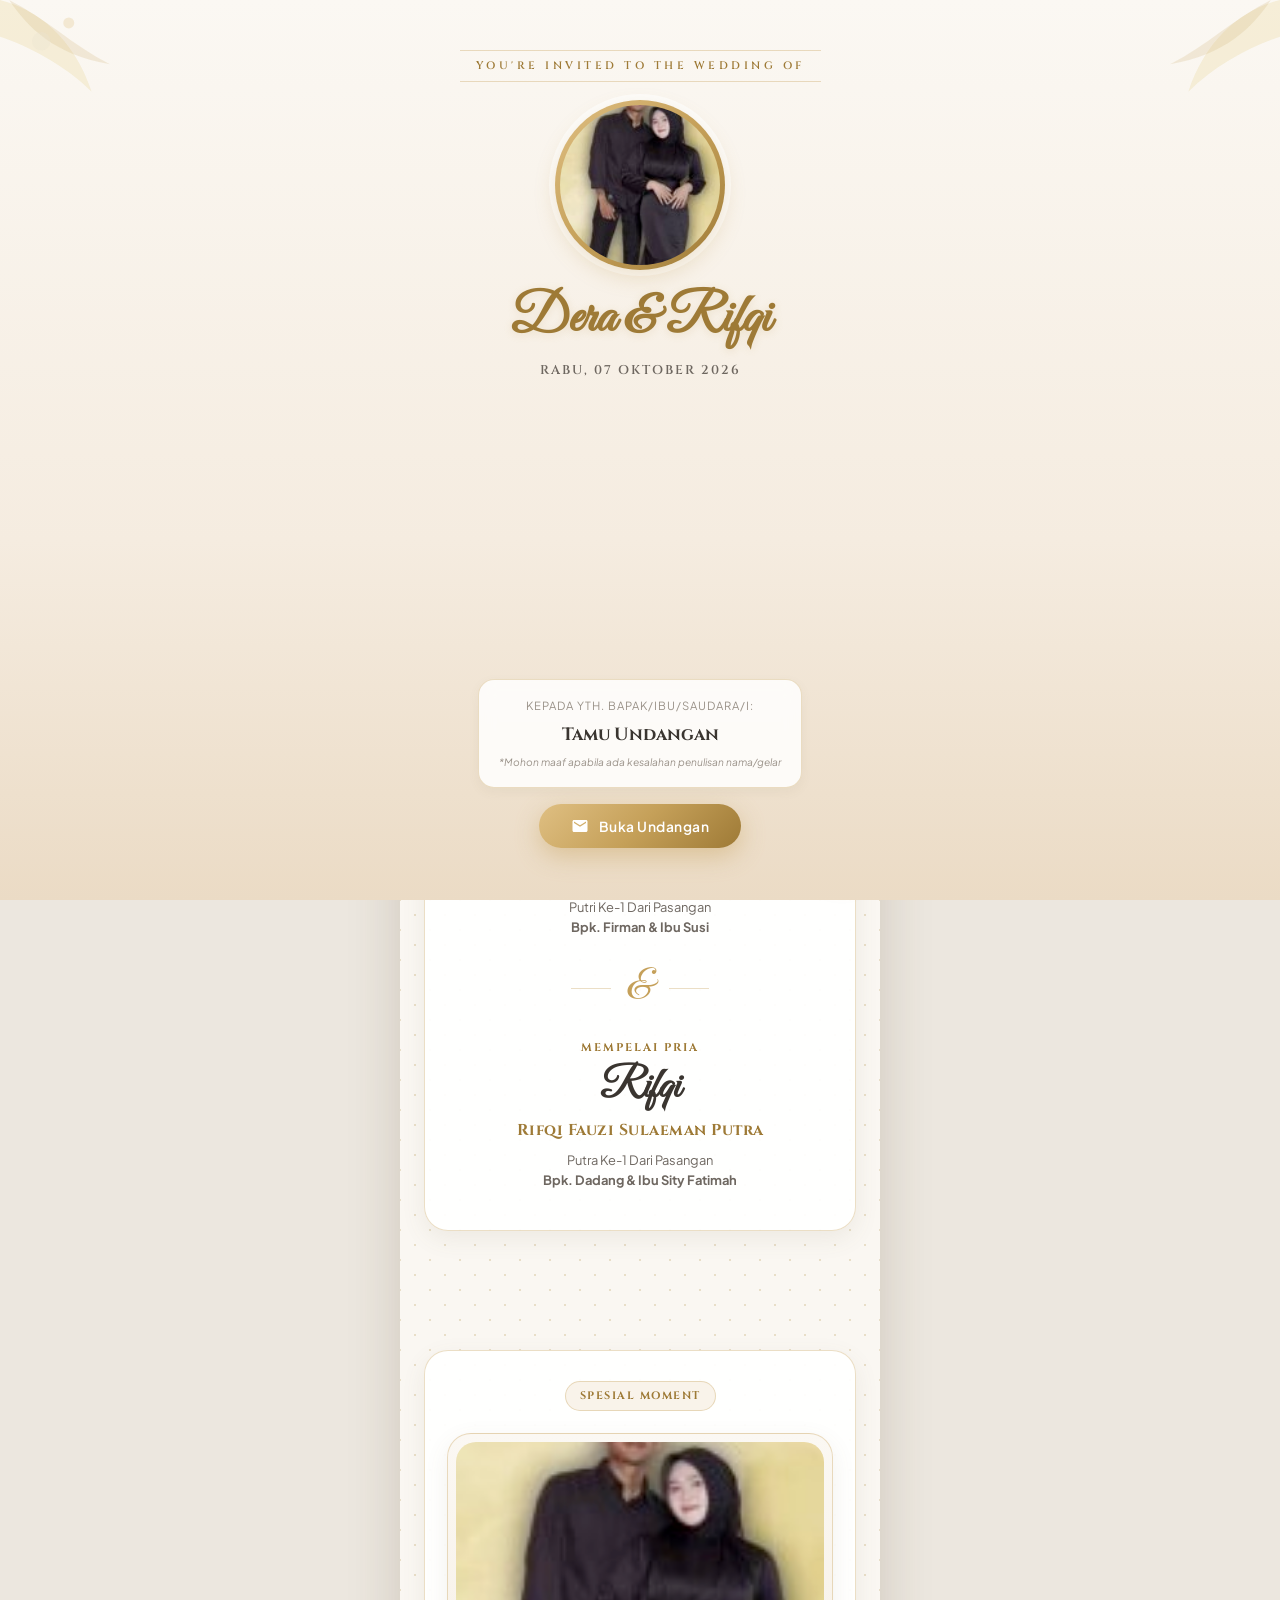
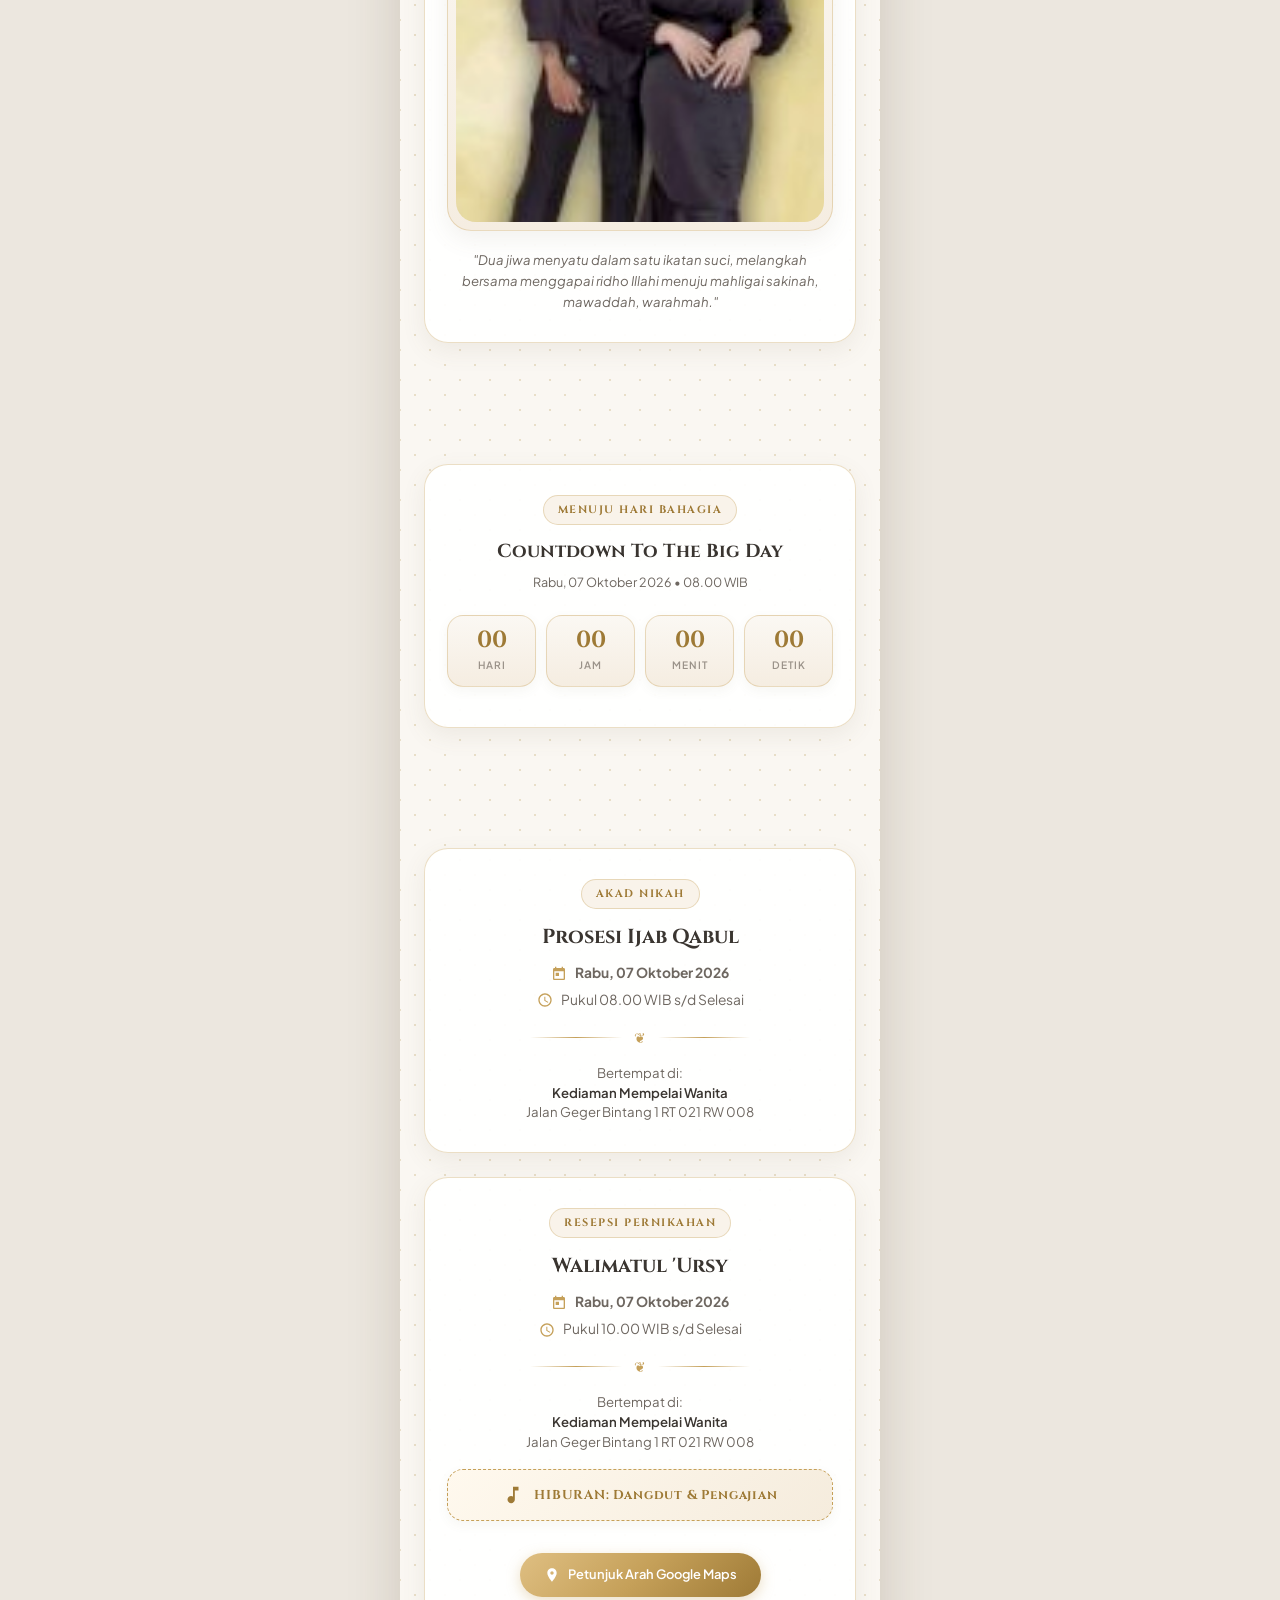
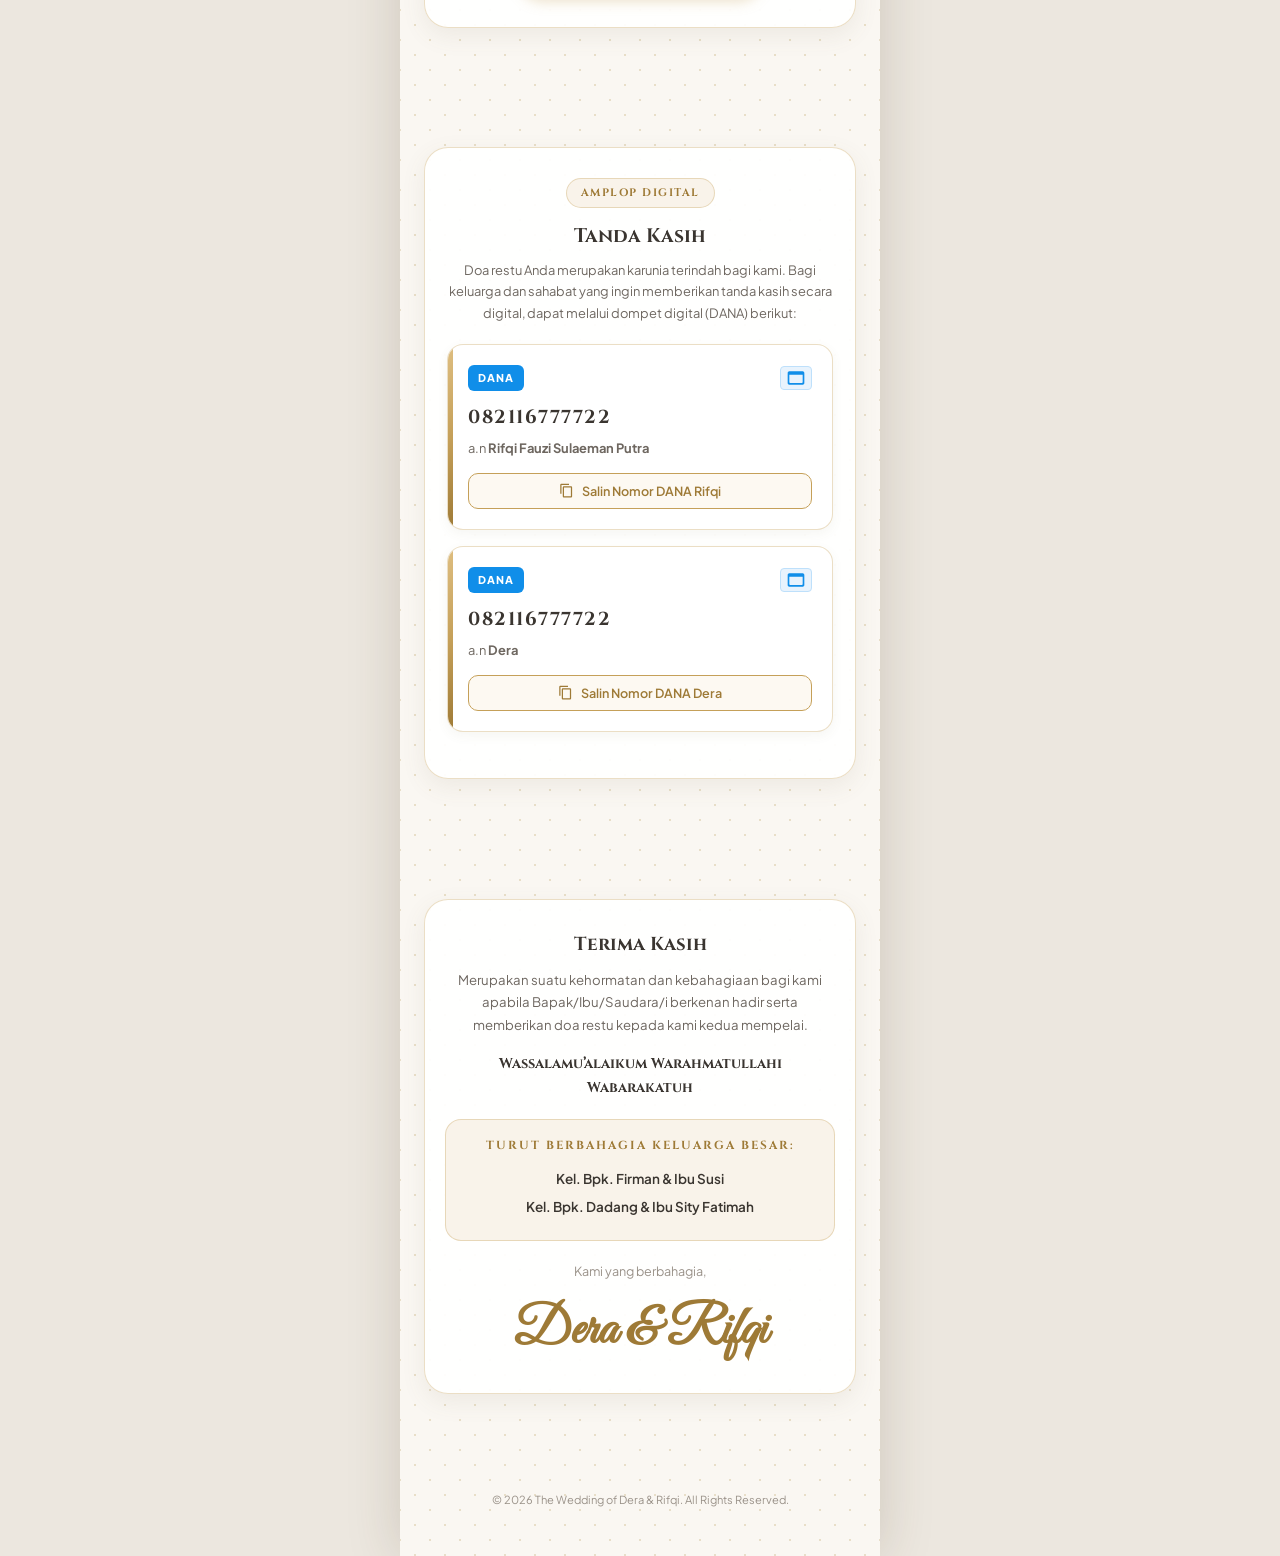
==== index.html @ 10e28b03 "feat: initial commit for Dera & Rifqi wedding digital invitation" ====
<!DOCTYPE html>
<html lang="id">
<head>
  <meta charset="UTF-8">
  <meta name="viewport" content="width=device-width, initial-scale=1.0, maximum-scale=1.0, user-scalable=no">
  <title>The Wedding of Dera & Rifqi | Undangan Pernikahan</title>
  <meta name="description" content="Pernikahan Dera & Rifqi Fauzi Sulaeman Putra - Rabu, 07 Oktober 2026. Merupakan suatu kehormatan dan kebahagiaan bagi kami apabila Bapak/Ibu/Saudara/i berkenan hadir.">
  
  <!-- Open Graph / WhatsApp Preview -->
  <meta property="og:type" content="website">
  <meta property="og:title" content="The Wedding of Dera & Rifqi">
  <meta property="og:description" content="Kami mengundang Bapak/Ibu/Saudara/i untuk menghadiri pernikahan kami pada Rabu, 07 Oktober 2026.">
  <meta property="og:image" content="assets/foto-pengantin.jpg">

  <!-- Favicon -->
  <link rel="icon" href="data:image/svg+xml,<svg xmlns=%22http://www.w3.org/2000/svg%22 viewBox=%220 0 100 100%22><text y=%22.9em%22 font-size=%2290%22>💍</text></svg>">

  <!-- Stylesheet -->
  <link rel="stylesheet" href="style.css">
</head>
<body class="locked">

  <!-- =========================================================================
       AUDIO ELEMENT & FLOATING CONTROLLER
       ========================================================================= -->
  <audio id="weddingAudio" src="assets/musik.mp3" preload="auto" loop></audio>

  <button type="button" id="musicToggleBtn" class="music-toggle" aria-label="Toggle Musik Latar" title="Putar / Hentikan Musik">
    <!-- Music Disc / Note SVG Icon -->
    <svg id="musicIconPlay" viewBox="0 0 24 24">
      <path d="M12 3v10.55c-.59-.34-1.27-.55-2-.55-2.21 0-4 1.79-4 4s1.79 4 4 4 4-1.79 4-4V7h4V3h-6z"/>
    </svg>
    <svg id="musicIconPause" viewBox="0 0 24 24" style="display:none;">
      <path d="M6 19h4V5H6v14zm8-14v14h4V5h-4z"/>
    </svg>
  </button>

  <!-- =========================================================================
       1. COVER OVERLAY (FULLSCREEN POP-UP AWAL)
       ========================================================================= -->
  <div id="coverOverlay" class="cover-overlay">
    <!-- Floral Watercolor Corners Background SVG -->
    <svg class="floral-corner-tl" viewBox="0 0 120 120" fill="none" xmlns="http://www.w3.org/2000/svg">
      <path d="M0,0 C40,10 80,40 100,100 C70,70 30,50 0,40 Z" fill="#D4AF37" fill-opacity="0.18"/>
      <path d="M10,0 C30,30 60,60 120,70 C80,50 50,20 10,0 Z" fill="#C5A059" fill-opacity="0.22"/>
      <circle cx="45" cy="45" r="10" fill="#E8DEC8" fill-opacity="0.4"/>
      <circle cx="75" cy="25" r="6" fill="#DFBF82" fill-opacity="0.35"/>
    </svg>
    <svg class="floral-corner-tr" viewBox="0 0 120 120" fill="none" xmlns="http://www.w3.org/2000/svg">
      <path d="M0,0 C40,10 80,40 100,100 C70,70 30,50 0,40 Z" fill="#D4AF37" fill-opacity="0.18"/>
      <path d="M10,0 C30,30 60,60 120,70 C80,50 50,20 10,0 Z" fill="#C5A059" fill-opacity="0.22"/>
    </svg>

    <div class="cover-container">
      <div class="cover-top-content">
        <span class="cover-badge">You're Invited to The Wedding of</span>
        
        <div class="cover-photo-wrapper">
          <div class="cover-photo-frame">
            <img 
              src="assets/foto-pengantin.jpg" 
              alt="Mempelai Dera & Rifqi" 
              class="cover-photo-img"
              onerror="this.onerror=null; this.src='https://images.unsplash.com/photo-1519741497674-611481863552?auto=format&fit=crop&w=600&q=80';"
            >
          </div>
        </div>

        <h1 class="cover-names">Dera &amp; Rifqi</h1>
        <p class="cover-date">Rabu, 07 Oktober 2026</p>
      </div>

      <div class="cover-bottom-content">
        <div class="cover-guest-box">
          <p class="cover-guest-title">Kepada Yth. Bapak/Ibu/Saudara/i:</p>
          <h2 id="guestNameCover" class="cover-guest-name">Tamu Undangan</h2>
          <p class="cover-guest-sub">*Mohon maaf apabila ada kesalahan penulisan nama/gelar</p>
        </div>

        <button type="button" id="btnOpenInvitation" class="btn-open-invite">
          <svg viewBox="0 0 24 24">
            <path d="M20 4H4c-1.1 0-1.99.9-1.99 2L2 18c0 1.1.9 2 2 2h16c1.1 0 2-.9 2-2V6c0-1.1-.9-2-2-2zm0 4l-8 5-8-5V6l8 5 8-5v2z"/>
          </svg>
          Buka Undangan
        </button>
      </div>
    </div>
  </div>

  <!-- =========================================================================
       MAIN WRAPPER (MOBILE FRAME 480PX)
       ========================================================================= -->
  <div class="page-wrapper">

    <!-- Top Corner Floral Ornament -->
    <svg class="floral-corner-tl" viewBox="0 0 120 120" fill="none" xmlns="http://www.w3.org/2000/svg">
      <path d="M0,0 C40,10 80,40 100,100 C70,70 30,50 0,40 Z" fill="#D4AF37" fill-opacity="0.18"/>
      <path d="M10,0 C30,30 60,60 120,70 C80,50 50,20 10,0 Z" fill="#C5A059" fill-opacity="0.22"/>
    </svg>
    <svg class="floral-corner-tr" viewBox="0 0 120 120" fill="none" xmlns="http://www.w3.org/2000/svg">
      <path d="M0,0 C40,10 80,40 100,100 C70,70 30,50 0,40 Z" fill="#D4AF37" fill-opacity="0.18"/>
      <path d="M10,0 C30,30 60,60 120,70 C80,50 50,20 10,0 Z" fill="#C5A059" fill-opacity="0.22"/>
    </svg>

    <!-- SECTION 1: HERO & PEMBUKA ISLAMI -->
    <section class="wedding-section hero-section reveal-on-scroll">
      <p class="hero-subtitle">The Wedding Celebration of</p>
      <h2 class="hero-title">Dera &amp; Rifqi</h2>
      <span class="hero-date-badge">Rabu, 07 Oktober 2026</span>

      <div class="ornament-divider">
        <span class="line"></span>
        <span class="icon">❦</span>
        <span class="line"></span>
      </div>

      <div class="card-luxury islamic-box">
        <p class="basmalah arabic-font">بِسْمِ اللَّهِ الرَّحْمَٰنِ الرَّحِيمِ</p>
        <h3 class="salam">Assalamu’alaikum Warahmatullahi Wabarakatuh</h3>
        <p class="islamic-text">
          Maha Suci Allah SWT yang telah menciptakan makhluk-Nya berpasang-pasangan. Dengan memohon rahmat dan ridho-Nya, kami bermaksud menyelenggarakan syukuran pernikahan putra-putri kami tercinta.
        </p>
        <div class="ornament-divider" style="margin: 15px auto;">
          <span class="line"></span>
          <span class="icon">✦</span>
          <span class="line"></span>
        </div>
        <p class="islamic-text" style="font-size: 0.82rem; font-style: italic; color: var(--text-muted);">
          "Dan di antara tanda-tanda kebesaran-Nya ialah Dia menciptakan untukmu pasangan-pasangan dari jenismu sendiri, supaya kamu cenderung dan merasa tenteram kepadanya."<br>
          <strong>(QS. Ar-Rum: 21)</strong>
        </p>
      </div>
    </section>

    <!-- SECTION 2: PROFIL KEDUA MEMPELAI -->
    <section class="wedding-section reveal-on-scroll">
      <div class="card-luxury couple-profile-card">
        
        <!-- Mempelai Wanita -->
        <div class="bride-groom-item">
          <p class="bride-groom-role">Mempelai Wanita</p>
          <h3 class="bride-groom-name">Dera</h3>
          <p class="bride-groom-parents">
            Putri Ke-1 Dari Pasangan<br>
            <strong>Bpk. Firman &amp; Ibu Susi</strong>
          </p>
        </div>

        <!-- Ampersand Divider -->
        <div class="couple-ampersand">&amp;</div>

        <!-- Mempelai Pria -->
        <div class="bride-groom-item">
          <p class="bride-groom-role">Mempelai Pria</p>
          <h3 class="bride-groom-name" style="font-size: 2.8rem;">Rifqi</h3>
          <p class="bride-groom-fullname">Rifqi Fauzi Sulaeman Putra</p>
          <p class="bride-groom-parents">
            Putra Ke-1 Dari Pasangan<br>
            <strong>Bpk. Dadang &amp; Ibu Sity Fatimah</strong>
          </p>
        </div>

      </div>
    </section>

    <!-- SECTION 3: 1 FOTO GALERI SPESIAL -->
    <section class="wedding-section reveal-on-scroll">
      <div class="card-luxury">
        <span class="event-badge">Spesial Moment</span>
        <div class="special-photo-frame">
          <img 
            src="assets/foto-pengantin.jpg" 
            alt="Mempelai Dera & Rifqi Fauzi Sulaeman Putra" 
            loading="lazy"
            onerror="this.onerror=null; this.src='https://images.unsplash.com/photo-1519741497674-611481863552?auto=format&fit=crop&w=800&q=80';"
          >
        </div>
        <p class="special-photo-quote">
          "Dua jiwa menyatu dalam satu ikatan suci, melangkah bersama menggapai ridho Illahi menuju mahligai sakinah, mawaddah, warahmah."
        </p>
      </div>
    </section>

    <!-- SECTION 4: COUNTDOWN TIMER -->
    <section class="wedding-section reveal-on-scroll">
      <div class="card-luxury">
        <span class="event-badge">Menuju Hari Bahagia</span>
        <h3 class="heading-font" style="font-size: 1.25rem; font-weight: 700; margin-bottom: 4px;">Countdown To The Big Day</h3>
        <p style="font-size: 0.84rem; color: var(--text-secondary);">Rabu, 07 Oktober 2026 • 08.00 WIB</p>

        <div class="countdown-box" id="countdownBox">
          <div class="countdown-item">
            <span class="countdown-num" id="cdDays">00</span>
            <span class="countdown-label">Hari</span>
          </div>
          <div class="countdown-item">
            <span class="countdown-num" id="cdHours">00</span>
            <span class="countdown-label">Jam</span>
          </div>
          <div class="countdown-item">
            <span class="countdown-num" id="cdMinutes">00</span>
            <span class="countdown-label">Menit</span>
          </div>
          <div class="countdown-item">
            <span class="countdown-num" id="cdSeconds">00</span>
            <span class="countdown-label">Detik</span>
          </div>
        </div>
      </div>
    </section>

    <!-- SECTION 5: RANGKAIAN ACARA (SAVE THE DATE) -->
    <section class="wedding-section reveal-on-scroll">
      
      <!-- Card Akad Nikah -->
      <div class="card-luxury">
        <span class="event-badge">Akad Nikah</span>
        <h3 class="event-title">Prosesi Ijab Qabul</h3>
        
        <div class="event-detail-row">
          <!-- Calendar Icon -->
          <svg viewBox="0 0 24 24"><path d="M19 3h-1V1h-2v2H8V1H6v2H5c-1.11 0-1.99.9-1.99 2L3 19c0 1.1.89 2 2 2h14c1.1 0 2-.9 2-2V5c0-1.1-.9-2-2-2zm0 16H5V8h14v11zM7 10h5v5H7z"/></svg>
          <strong>Rabu, 07 Oktober 2026</strong>
        </div>

        <div class="event-detail-row">
          <!-- Clock Icon -->
          <svg viewBox="0 0 24 24"><path d="M11.99 2C6.47 2 2 6.48 2 12s4.47 10 9.99 10C17.52 22 22 17.52 22 12S17.52 2 11.99 2zM12 20c-4.42 0-8-3.58-8-8s3.58-8 8-8 8 3.58 8 8-3.58 8-8 8zm.5-13H11v6l5.25 3.15.75-1.23-4.5-2.67z"/></svg>
          <span>Pukul 08.00 WIB s/d Selesai</span>
        </div>

        <div class="ornament-divider" style="margin: 14px auto;">
          <span class="line"></span>
          <span class="icon">❦</span>
          <span class="line"></span>
        </div>

        <p class="event-location">
          Bertempat di:<br>
          <strong class="event-location-address">Kediaman Mempelai Wanita</strong><br>
          Jalan Geger Bintang 1 RT 021 RW 008
        </p>
      </div>

      <!-- Card Resepsi Pernikahan -->
      <div class="card-luxury">
        <span class="event-badge">Resepsi Pernikahan</span>
        <h3 class="event-title">Walimatul 'Ursy</h3>
        
        <div class="event-detail-row">
          <svg viewBox="0 0 24 24"><path d="M19 3h-1V1h-2v2H8V1H6v2H5c-1.11 0-1.99.9-1.99 2L3 19c0 1.1.89 2 2 2h14c1.1 0 2-.9 2-2V5c0-1.1-.9-2-2-2zm0 16H5V8h14v11zM7 10h5v5H7z"/></svg>
          <strong>Rabu, 07 Oktober 2026</strong>
        </div>

        <div class="event-detail-row">
          <svg viewBox="0 0 24 24"><path d="M11.99 2C6.47 2 2 6.48 2 12s4.47 10 9.99 10C17.52 22 22 17.52 22 12S17.52 2 11.99 2zM12 20c-4.42 0-8-3.58-8-8s3.58-8 8-8 8 3.58 8 8-3.58 8-8 8zm.5-13H11v6l5.25 3.15.75-1.23-4.5-2.67z"/></svg>
          <span>Pukul 10.00 WIB s/d Selesai</span>
        </div>

        <div class="ornament-divider" style="margin: 14px auto;">
          <span class="line"></span>
          <span class="icon">❦</span>
          <span class="line"></span>
        </div>

        <p class="event-location">
          Bertempat di:<br>
          <strong class="event-location-address">Kediaman Mempelai Wanita</strong><br>
          Jalan Geger Bintang 1 RT 021 RW 008
        </p>

        <!-- Entertainment Notice Banner -->
        <div class="entertainment-banner">
          <svg viewBox="0 0 24 24">
            <path d="M12 3v10.55c-.59-.34-1.27-.55-2-.55-2.21 0-4 1.79-4 4s1.79 4 4 4 4-1.79 4-4V7h4V3h-6z"/>
          </svg>
          <span>HIBURAN: Dangdut &amp; Pengajian</span>
        </div>

        <!-- Google Maps Action Button -->
        <a 
          href="https://www.google.com/maps/search/?api=1&query=Jalan+Geger+Bintang+1+RT+021+RW+008" 
          target="_blank" 
          rel="noopener noreferrer" 
          class="btn-gold-action"
        >
          <!-- Location Pin SVG -->
          <svg viewBox="0 0 24 24"><path d="M12 2C8.13 2 5 5.13 5 9c0 5.25 7 13 7 13s7-7.75 7-13c0-3.87-3.13-7-7-7zm0 9.5c-1.38 0-2.5-1.12-2.5-2.5s1.12-2.5 2.5-2.5 2.5 1.12 2.5 2.5-1.12 2.5-2.5 2.5z"/></svg>
          Petunjuk Arah Google Maps
        </a>
      </div>

    </section>

    <!-- SECTION 6: TANDA KASIH / AMPLOP DIGITAL -->
    <section class="wedding-section reveal-on-scroll">
      <div class="card-luxury">
        <span class="event-badge">Amplop Digital</span>
        <h3 class="heading-font" style="font-size: 1.3rem; font-weight: 700; margin-bottom: 8px;">Tanda Kasih</h3>
        <p style="font-size: 0.86rem; color: var(--text-secondary); margin-bottom: 20px;">
          Doa restu Anda merupakan karunia terindah bagi kami. Bagi keluarga dan sahabat yang ingin memberikan tanda kasih secara digital, dapat melalui dompet digital (DANA) berikut:
        </p>

        <!-- Card DANA 1: Rifqi Fauzi Sulaeman Putra -->
        <div class="gift-card">
          <div class="gift-card-header">
            <span class="dana-logo-badge">DANA</span>
            <div class="dana-icon-chip">
              <svg width="20" height="20" viewBox="0 0 24 24" fill="#108EE9">
                <path d="M20 4H4c-1.11 0-1.99.89-1.99 2L2 18c0 1.11.89 2 2 2h16c1.11 0 2-.89 2-2V6c0-1.11-.89-2-2-2zm-1 14H5c-.55 0-1-.45-1-1V8h16v9c0 .55-.45 1-1 1z"/>
              </svg>
            </div>
          </div>
          <div class="gift-account-number" id="numDanaRifqi">082116777722</div>
          <p class="gift-account-name">a.n <strong>Rifqi Fauzi Sulaeman Putra</strong></p>
          <button 
            type="button" 
            class="btn-copy-dana" 
            id="btnCopyRifqi" 
            onclick="copyToClipboard('082116777722', 'btnCopyRifqi', 'Salin Nomor DANA Rifqi')"
          >
            <svg viewBox="0 0 24 24"><path d="M16 1H4c-1.1 0-2 .9-2 2v14h2V3h12V1zm3 4H8c-1.1 0-2 .9-2 2v14c0 1.1.9 2 2 2h11c1.1 0 2-.9 2-2V7c0-1.1-.9-2-2-2zm0 16H8V7h11v14z"/></svg>
            <span>Salin Nomor DANA Rifqi</span>
          </button>
        </div>

        <!-- Card DANA 2: Dera -->
        <div class="gift-card">
          <div class="gift-card-header">
            <span class="dana-logo-badge">DANA</span>
            <div class="dana-icon-chip">
              <svg width="20" height="20" viewBox="0 0 24 24" fill="#108EE9">
                <path d="M20 4H4c-1.11 0-1.99.89-1.99 2L2 18c0 1.11.89 2 2 2h16c1.11 0 2-.89 2-2V6c0-1.11-.89-2-2-2zm-1 14H5c-.55 0-1-.45-1-1V8h16v9c0 .55-.45 1-1 1z"/>
              </svg>
            </div>
          </div>
          <div class="gift-account-number" id="numDanaDera">082116777722</div>
          <p class="gift-account-name">a.n <strong>Dera</strong></p>
          <button 
            type="button" 
            class="btn-copy-dana" 
            id="btnCopyDera" 
            onclick="copyToClipboard('082116777722', 'btnCopyDera', 'Salin Nomor DANA Dera')"
          >
            <svg viewBox="0 0 24 24"><path d="M16 1H4c-1.1 0-2 .9-2 2v14h2V3h12V1zm3 4H8c-1.1 0-2 .9-2 2v14c0 1.1.9 2 2 2h11c1.1 0 2-.9 2-2V7c0-1.1-.9-2-2-2zm0 16H8V7h11v14z"/></svg>
            <span>Salin Nomor DANA Dera</span>
          </button>
        </div>

      </div>
    </section>

    <!-- SECTION 7: PENUTUP & KELUARGA BESAR -->
    <section class="wedding-section reveal-on-scroll">
      <div class="card-luxury closing-card">
        <h3 class="heading-font" style="font-size: 1.25rem; font-weight: 700; margin-bottom: 8px;">Terima Kasih</h3>
        <p style="font-size: 0.88rem; color: var(--text-secondary); line-height: 1.7; margin-bottom: 16px;">
          Merupakan suatu kehormatan dan kebahagiaan bagi kami apabila Bapak/Ibu/Saudara/i berkenan hadir serta memberikan doa restu kepada kami kedua mempelai.
        </p>

        <p class="salam" style="font-size: 0.95rem; margin-bottom: 18px;">Wassalamu’alaikum Warahmatullahi Wabarakatuh</p>

        <!-- Turut Mengundang / Keluarga Besar -->
        <div class="family-box">
          <p class="family-title">Turut Berbahagia Keluarga Besar:</p>
          <p class="family-item">Kel. Bpk. Firman &amp; Ibu Susi</p>
          <p class="family-item">Kel. Bpk. Dadang &amp; Ibu Sity Fatimah</p>
        </div>

        <p style="font-size: 0.84rem; color: var(--text-muted); margin-top: 14px;">Kami yang berbahagia,</p>
        <h2 class="closing-signature">Dera &amp; Rifqi</h2>
      </div>
    </section>

    <!-- FOOTER CREDIT -->
    <footer class="footer-credit">
      <p>&copy; 2026 The Wedding of Dera &amp; Rifqi. All Rights Reserved.</p>
    </footer>

  </div>

  <!-- Toast Copy Notification -->
  <div id="toastMsg" class="toast-msg">
    <svg viewBox="0 0 24 24"><path d="M9 16.17L4.83 12l-1.42 1.41L9 19 21 7l-1.41-1.41z"/></svg>
    <span id="toastText">Nomor DANA berhasil disalin!</span>
  </div>

  <!-- JavaScript Logic -->
  <script src="script.js"></script>
</body>
</html>
---- style.css ----
/* ==========================================================================
   THE WEDDING OF DERA & RIFQI
   Theme: Soft Gold & Cream Watercolor Floral Luxury
   Mobile-First Responsive Stylesheet
   ========================================================================== */

/* Google Fonts Import */
@import url('https://fonts.googleapis.com/css2?family=Alex+Brush&family=Cinzel:wght@400;600;700;800&family=Great+Vibes&family=Playfair+Display:ital,wght@0,400;0,600;0,700;1,400&family=Plus+Jakarta+Sans:wght@300;400;500;600;700&family=Amiri:ital@0;1&display=swap');

/* --- CSS Variables & Design Tokens --- */
:root {
  /* Palette: Soft Gold, Cream & Floral Accents */
  --bg-main: #FAF7F2;
  --bg-card: #FFFFFF;
  --bg-card-translucent: rgba(255, 255, 255, 0.92);
  --bg-champagne: #F5EFE6;
  --bg-gold-light: #F9F3EA;
  
  --gold-primary: #C5A059;
  --gold-dark: #9E7A36;
  --gold-light: #DFBF82;
  --gold-gradient: linear-gradient(135deg, #DFBF82 0%, #C5A059 50%, #9E7A36 100%);
  --gold-soft-gradient: linear-gradient(180deg, #FBF8F3 0%, #F5EDE1 100%);
  --gold-border: rgba(197, 160, 89, 0.35);

  --text-primary: #3A3530;
  --text-secondary: #6E6760;
  --text-muted: #9A9289;
  --text-gold: #9E7A36;

  --font-script: 'Great Vibes', 'Alex Brush', cursive;
  --font-heading: 'Cinzel', 'Playfair Display', serif;
  --font-body: 'Plus Jakarta Sans', -apple-system, BlinkMacSystemFont, sans-serif;
  --font-arabic: 'Amiri', serif;

  --shadow-sm: 0 4px 12px rgba(110, 95, 75, 0.06);
  --shadow-md: 0 8px 24px rgba(110, 95, 75, 0.09);
  --shadow-lg: 0 16px 36px rgba(110, 95, 75, 0.12);
  --shadow-gold: 0 8px 20px rgba(197, 160, 89, 0.25);

  --radius-sm: 10px;
  --radius-md: 16px;
  --radius-lg: 24px;
  --radius-full: 9999px;

  --max-width: 480px;
  --transition-smooth: all 0.35s cubic-bezier(0.4, 0, 0.2, 1);
}

/* --- Base & Reset --- */
*, *::before, *::after {
  box-sizing: border-box;
  margin: 0;
  padding: 0;
  -webkit-tap-highlight-color: transparent;
}

html {
  font-size: 15px;
  scroll-behavior: smooth;
  background-color: #ECE7DF;
  color: var(--text-primary);
  font-family: var(--font-body);
}

body {
  margin: 0;
  padding: 0;
  background-color: #ECE7DF;
  min-height: 100vh;
  display: flex;
  justify-content: center;
  align-items: flex-start;
  color: var(--text-primary);
  line-height: 1.65;
  overflow-x: hidden;
}

body.locked {
  overflow: hidden !important;
  height: 100vh;
}

/* Outer Desktop Frame */
.page-wrapper {
  width: 100%;
  max-width: var(--max-width);
  min-height: 100vh;
  background-color: var(--bg-main);
  background-image: 
    radial-gradient(#E8DEC8 0.75px, transparent 0.75px), 
    radial-gradient(#E8DEC8 0.75px, var(--bg-main) 0.75px);
  background-size: 30px 30px;
  background-position: 0 0, 15px 15px;
  position: relative;
  box-shadow: 0 0 50px rgba(70, 55, 35, 0.18);
  overflow-x: hidden;
  margin: 0 auto;
}

/* --- Typography Helpers --- */
.script-font {
  font-family: var(--font-script);
}

.heading-font {
  font-family: var(--font-heading);
}

.arabic-font {
  font-family: var(--font-arabic);
  direction: rtl;
}

/* --- Floral Watercolors & Decorative Accents --- */
.floral-corner-tl,
.floral-corner-tr,
.floral-corner-bl,
.floral-corner-br {
  position: absolute;
  width: 110px;
  height: 110px;
  pointer-events: none;
  z-index: 1;
  opacity: 0.8;
}

.floral-corner-tl { top: 0; left: 0; }
.floral-corner-tr { top: 0; right: 0; transform: scaleX(-1); }
.floral-corner-bl { bottom: 0; left: 0; transform: scaleY(-1); }
.floral-corner-br { bottom: 0; right: 0; transform: scale(-1); }

.ornament-divider {
  display: flex;
  align-items: center;
  justify-content: center;
  gap: 12px;
  margin: 18px auto;
  width: 70%;
  max-width: 220px;
}

.ornament-divider .line {
  flex: 1;
  height: 1px;
  background: linear-gradient(90deg, transparent, var(--gold-primary), transparent);
}

.ornament-divider .icon {
  color: var(--gold-primary);
  font-size: 14px;
}

/* --- Section Container & Card Styles --- */
.wedding-section {
  padding: 48px 24px;
  position: relative;
  z-index: 2;
  text-align: center;
}

.card-luxury {
  background: var(--bg-card-translucent);
  backdrop-filter: blur(10px);
  -webkit-backdrop-filter: blur(10px);
  border: 1px solid var(--gold-border);
  border-radius: var(--radius-lg);
  padding: 30px 22px;
  box-shadow: var(--shadow-md);
  margin-bottom: 24px;
  position: relative;
  transition: var(--transition-smooth);
}

.card-luxury:hover {
  transform: translateY(-2px);
  box-shadow: var(--shadow-lg);
}

/* ==========================================================================
   1. FULLSCREEN COVER OVERLAY
   ========================================================================== */
.cover-overlay {
  position: fixed;
  inset: 0;
  width: 100%;
  height: 100vh;
  height: 100dvh;
  z-index: 99999;
  background: linear-gradient(180deg, #FBF8F3 0%, #F5ECE0 60%, #EBDBC5 100%);
  display: flex;
  justify-content: center;
  align-items: center;
  transition: transform 0.9s cubic-bezier(0.77, 0, 0.175, 1), opacity 0.8s ease;
  overflow: hidden;
}

.cover-overlay.hide {
  transform: translateY(-100%);
  opacity: 0;
  pointer-events: none;
}

.cover-container {
  width: 100%;
  max-width: var(--max-width);
  height: 100%;
  padding: 40px 24px;
  display: flex;
  flex-direction: column;
  justify-content: space-between;
  align-items: center;
  text-align: center;
  position: relative;
  overflow-y: auto;
}

.cover-badge {
  font-family: var(--font-heading);
  font-size: 0.72rem;
  letter-spacing: 3.5px;
  text-transform: uppercase;
  color: var(--gold-dark);
  font-weight: 600;
  display: inline-block;
  padding: 6px 16px;
  border-top: 1px solid var(--gold-border);
  border-bottom: 1px solid var(--gold-border);
  margin-top: 10px;
}

/* Floral Arch Photo Frame on Cover */
.cover-photo-wrapper {
  position: relative;
  width: 170px;
  height: 170px;
  margin: 18px auto;
}

.cover-photo-frame {
  width: 100%;
  height: 100%;
  border-radius: var(--radius-full);
  padding: 5px;
  background: var(--gold-gradient);
  box-shadow: var(--shadow-gold), 0 0 0 6px rgba(255, 255, 255, 0.7);
  display: flex;
  align-items: center;
  justify-content: center;
}

.cover-photo-img {
  width: 100%;
  height: 100%;
  border-radius: var(--radius-full);
  object-fit: cover;
  background-color: #EBDBC5;
}

.cover-names {
  font-family: var(--font-script);
  font-size: 3.6rem;
  line-height: 1.15;
  color: var(--gold-dark);
  text-shadow: 0 2px 8px rgba(197, 160, 89, 0.2);
  margin: 10px 0;
}

.cover-date {
  font-family: var(--font-heading);
  font-size: 0.85rem;
  letter-spacing: 2px;
  color: var(--text-secondary);
  text-transform: uppercase;
  font-weight: 600;
}

/* Guest Box */
.cover-guest-box {
  background: rgba(255, 255, 255, 0.85);
  backdrop-filter: blur(8px);
  -webkit-backdrop-filter: blur(8px);
  border: 1px solid var(--gold-border);
  border-radius: var(--radius-md);
  padding: 16px 20px;
  width: 100%;
  max-width: 340px;
  margin: 16px auto;
  box-shadow: var(--shadow-sm);
}

.cover-guest-title {
  font-size: 0.75rem;
  color: var(--text-muted);
  text-transform: uppercase;
  letter-spacing: 1px;
  margin-bottom: 6px;
}

.cover-guest-name {
  font-family: var(--font-heading);
  font-size: 1.18rem;
  font-weight: 700;
  color: var(--text-primary);
  margin-bottom: 4px;
  word-break: break-word;
}

.cover-guest-sub {
  font-size: 0.68rem;
  color: var(--text-muted);
  font-style: italic;
}

/* Open Button */
.btn-open-invite {
  background: var(--gold-gradient);
  color: #FFFFFF;
  border: none;
  outline: none;
  font-family: var(--font-body);
  font-size: 0.92rem;
  font-weight: 600;
  letter-spacing: 0.5px;
  padding: 13px 32px;
  border-radius: var(--radius-full);
  display: inline-flex;
  align-items: center;
  justify-content: center;
  gap: 10px;
  cursor: pointer;
  box-shadow: 0 8px 24px rgba(197, 160, 89, 0.45);
  transition: var(--transition-smooth);
  animation: pulse-gentle 2.2s infinite ease-in-out;
  margin-bottom: 12px;
}

.btn-open-invite:hover {
  transform: translateY(-2px) scale(1.02);
  box-shadow: 0 12px 28px rgba(197, 160, 89, 0.6);
}

.btn-open-invite svg {
  width: 18px;
  height: 18px;
  fill: currentColor;
}

@keyframes pulse-gentle {
  0%, 100% {
    box-shadow: 0 6px 18px rgba(197, 160, 89, 0.35);
  }
  50% {
    box-shadow: 0 10px 28px rgba(197, 160, 89, 0.65);
    transform: scale(1.02);
  }
}

/* ==========================================================================
   2. FLOATING MUSIC BUTTON
   ========================================================================== */
.music-toggle {
  position: fixed;
  bottom: 24px;
  right: calc(50% - 225px);
  z-index: 9999;
  width: 46px;
  height: 46px;
  border-radius: var(--radius-full);
  background: var(--gold-gradient);
  border: 2px solid #FFFFFF;
  box-shadow: var(--shadow-gold), 0 4px 12px rgba(0, 0, 0, 0.15);
  cursor: pointer;
  display: flex;
  align-items: center;
  justify-content: center;
  color: #FFFFFF;
  transition: var(--transition-smooth);
}

@media (max-width: 500px) {
  .music-toggle {
    right: 20px;
    bottom: 20px;
  }
}

.music-toggle svg {
  width: 22px;
  height: 22px;
  fill: currentColor;
}

.music-toggle.playing {
  animation: spin-music 4s linear infinite;
}

@keyframes spin-music {
  from { transform: rotate(0deg); }
  to { transform: rotate(360deg); }
}

/* ==========================================================================
   3. HERO & OPENING SECTION
   ========================================================================== */
.hero-section {
  padding-top: 50px;
  padding-bottom: 30px;
}

.hero-subtitle {
  font-family: var(--font-heading);
  font-size: 0.78rem;
  letter-spacing: 3px;
  text-transform: uppercase;
  color: var(--gold-dark);
  font-weight: 600;
  margin-bottom: 12px;
}

.hero-title {
  font-family: var(--font-script);
  font-size: 3.8rem;
  color: var(--gold-dark);
  line-height: 1.15;
  margin-bottom: 8px;
}

.hero-date-badge {
  display: inline-block;
  font-family: var(--font-heading);
  font-size: 0.85rem;
  font-weight: 600;
  letter-spacing: 1.5px;
  color: var(--text-secondary);
  border-bottom: 1px solid var(--gold-border);
  padding-bottom: 6px;
}

/* Islamic Greeting */
.islamic-box {
  margin-top: 24px;
}

.basmalah {
  font-family: var(--font-arabic);
  font-size: 1.85rem;
  line-height: 2;
  color: var(--gold-dark);
  margin-bottom: 10px;
}

.salam {
  font-family: var(--font-heading);
  font-size: 1.05rem;
  font-weight: 700;
  color: var(--text-primary);
  margin-bottom: 12px;
}

.islamic-text {
  font-size: 0.88rem;
  color: var(--text-secondary);
  line-height: 1.7;
}

/* ==========================================================================
   4. COUPLE PROFILE SECTION
   ========================================================================== */
.couple-profile-card {
  padding: 24px 18px;
}

.bride-groom-item {
  margin: 16px 0;
}

.bride-groom-role {
  font-family: var(--font-heading);
  font-size: 0.75rem;
  text-transform: uppercase;
  letter-spacing: 2px;
  color: var(--gold-dark);
  font-weight: 700;
  margin-bottom: 6px;
}

.bride-groom-name {
  font-family: var(--font-script);
  font-size: 3.1rem;
  color: var(--text-primary);
  line-height: 1.2;
  margin-bottom: 4px;
}

.bride-groom-fullname {
  font-family: var(--font-heading);
  font-size: 1.05rem;
  font-weight: 700;
  color: var(--gold-dark);
  margin-bottom: 6px;
  letter-spacing: 0.5px;
}

.bride-groom-parents {
  font-size: 0.86rem;
  color: var(--text-secondary);
  line-height: 1.55;
}

.couple-ampersand {
  font-family: var(--font-script);
  font-size: 2.8rem;
  color: var(--gold-primary);
  margin: 8px 0;
  display: flex;
  align-items: center;
  justify-content: center;
  gap: 16px;
}

.couple-ampersand::before,
.couple-ampersand::after {
  content: "";
  display: block;
  width: 40px;
  height: 1px;
  background: var(--gold-border);
}

/* ==========================================================================
   5. SPECIAL GALLERY PHOTO
   ========================================================================== */
.special-photo-frame {
  position: relative;
  border-radius: var(--radius-lg);
  overflow: hidden;
  padding: 8px;
  background: var(--gold-soft-gradient);
  border: 1px solid var(--gold-border);
  box-shadow: var(--shadow-md);
  margin: 10px 0 18px 0;
}

.special-photo-frame img {
  width: 100%;
  max-height: 380px;
  object-fit: cover;
  border-radius: calc(var(--radius-lg) - 4px);
  display: block;
  filter: contrast(102%) saturate(102%);
}

.special-photo-quote {
  font-style: italic;
  font-size: 0.88rem;
  color: var(--text-secondary);
  line-height: 1.6;
}

/* ==========================================================================
   6. COUNTDOWN TIMER
   ========================================================================== */
.countdown-box {
  display: grid;
  grid-template-columns: repeat(4, 1fr);
  gap: 10px;
  margin: 22px 0 10px 0;
}

.countdown-item {
  background: var(--gold-soft-gradient);
  border: 1px solid var(--gold-border);
  border-radius: var(--radius-md);
  padding: 12px 6px;
  display: flex;
  flex-direction: column;
  align-items: center;
  box-shadow: var(--shadow-sm);
}

.countdown-num {
  font-family: var(--font-heading);
  font-size: 1.55rem;
  font-weight: 700;
  color: var(--gold-dark);
  line-height: 1.1;
}

.countdown-label {
  font-size: 0.68rem;
  text-transform: uppercase;
  letter-spacing: 1px;
  color: var(--text-muted);
  font-weight: 600;
  margin-top: 4px;
}

/* ==========================================================================
   7. RANGKAIAN ACARA (SAVE THE DATE)
   ========================================================================== */
.event-badge {
  display: inline-flex;
  align-items: center;
  gap: 6px;
  background: var(--bg-gold-light);
  border: 1px solid var(--gold-border);
  color: var(--gold-dark);
  font-family: var(--font-heading);
  font-size: 0.72rem;
  font-weight: 700;
  letter-spacing: 1.5px;
  text-transform: uppercase;
  padding: 5px 14px;
  border-radius: var(--radius-full);
  margin-bottom: 12px;
}

.event-title {
  font-family: var(--font-heading);
  font-size: 1.35rem;
  font-weight: 700;
  color: var(--text-primary);
  margin-bottom: 8px;
}

.event-detail-row {
  display: flex;
  align-items: center;
  justify-content: center;
  gap: 8px;
  font-size: 0.92rem;
  color: var(--text-secondary);
  margin-bottom: 4px;
}

.event-detail-row svg {
  width: 16px;
  height: 16px;
  fill: var(--gold-primary);
  flex-shrink: 0;
}

.event-location {
  font-size: 0.88rem;
  color: var(--text-secondary);
  margin-top: 10px;
  line-height: 1.5;
}

.event-location-address {
  font-weight: 600;
  color: var(--text-primary);
}

/* Entertainment Notice Banner */
.entertainment-banner {
  background: linear-gradient(135deg, #FFF9EE 0%, #F5ECDD 100%);
  border: 1px dashed var(--gold-primary);
  border-radius: var(--radius-md);
  padding: 14px 18px;
  margin: 18px 0;
  display: flex;
  align-items: center;
  justify-content: center;
  gap: 10px;
  box-shadow: var(--shadow-sm);
}

.entertainment-banner svg {
  width: 22px;
  height: 22px;
  fill: var(--gold-dark);
  flex-shrink: 0;
}

.entertainment-banner span {
  font-family: var(--font-heading);
  font-size: 0.86rem;
  font-weight: 700;
  color: var(--gold-dark);
  letter-spacing: 0.8px;
}

/* Map Button */
.btn-gold-action {
  display: inline-flex;
  align-items: center;
  justify-content: center;
  gap: 8px;
  background: var(--gold-gradient);
  color: #FFFFFF !important;
  text-decoration: none;
  font-family: var(--font-body);
  font-size: 0.86rem;
  font-weight: 600;
  padding: 11px 24px;
  border-radius: var(--radius-full);
  margin-top: 14px;
  box-shadow: 0 4px 14px rgba(197, 160, 89, 0.35);
  transition: var(--transition-smooth);
  border: none;
  cursor: pointer;
}

.btn-gold-action:hover {
  transform: translateY(-2px);
  box-shadow: 0 8px 20px rgba(197, 160, 89, 0.5);
}

.btn-gold-action svg {
  width: 16px;
  height: 16px;
  fill: currentColor;
}

/* ==========================================================================
   8. DIGITAL ENVELOPE / TANDA KASIH (DANA)
   ========================================================================== */
.gift-card {
  background: #FFFFFF;
  border: 1px solid var(--gold-border);
  border-radius: var(--radius-md);
  padding: 20px;
  margin-bottom: 16px;
  text-align: left;
  position: relative;
  overflow: hidden;
  box-shadow: var(--shadow-sm);
}

.gift-card::before {
  content: "";
  position: absolute;
  top: 0;
  left: 0;
  width: 5px;
  height: 100%;
  background: var(--gold-gradient);
}

.gift-card-header {
  display: flex;
  align-items: center;
  justify-content: space-between;
  margin-bottom: 12px;
}

.dana-logo-badge {
  background: #108EE9;
  color: #FFFFFF;
  font-size: 0.72rem;
  font-weight: 800;
  letter-spacing: 1px;
  padding: 4px 10px;
  border-radius: 6px;
  display: inline-flex;
  align-items: center;
  gap: 4px;
}

.dana-icon-chip {
  width: 32px;
  height: 24px;
  background: #E8F3FD;
  border-radius: 4px;
  border: 1px solid #BEE0FB;
  display: flex;
  align-items: center;
  justify-content: center;
}

.gift-account-number {
  font-family: var(--font-heading);
  font-size: 1.25rem;
  font-weight: 700;
  color: var(--text-primary);
  letter-spacing: 1.5px;
  margin-bottom: 4px;
}

.gift-account-name {
  font-size: 0.86rem;
  color: var(--text-secondary);
  margin-bottom: 14px;
}

.btn-copy-dana {
  width: 100%;
  background: #FDF9F2;
  border: 1px solid var(--gold-primary);
  color: var(--gold-dark);
  font-family: var(--font-body);
  font-size: 0.84rem;
  font-weight: 600;
  padding: 9px 16px;
  border-radius: var(--radius-sm);
  display: flex;
  align-items: center;
  justify-content: center;
  gap: 8px;
  cursor: pointer;
  transition: var(--transition-smooth);
}

.btn-copy-dana:hover {
  background: var(--gold-primary);
  color: #FFFFFF;
}

.btn-copy-dana.copied {
  background: #2E7D32 !important;
  color: #FFFFFF !important;
  border-color: #2E7D32 !important;
}

.btn-copy-dana svg {
  width: 15px;
  height: 15px;
  fill: currentColor;
}

/* ==========================================================================
   9. CLOSING & FAMILY SECTION
   ========================================================================== */
.closing-card {
  padding: 30px 20px;
}

.family-box {
  margin: 20px 0;
  padding: 16px;
  background: var(--bg-gold-light);
  border-radius: var(--radius-md);
  border: 1px solid var(--gold-border);
}

.family-title {
  font-family: var(--font-heading);
  font-size: 0.78rem;
  font-weight: 700;
  letter-spacing: 2px;
  text-transform: uppercase;
  color: var(--gold-dark);
  margin-bottom: 12px;
}

.family-item {
  font-size: 0.9rem;
  font-weight: 600;
  color: var(--text-primary);
  margin-bottom: 6px;
}

.closing-signature {
  font-family: var(--font-script);
  font-size: 3.5rem;
  color: var(--gold-dark);
  margin-top: 18px;
  line-height: 1.2;
}

.footer-credit {
  padding: 24px 16px 48px 16px;
  text-align: center;
  font-size: 0.74rem;
  color: var(--text-muted);
}

.footer-credit a {
  color: var(--gold-dark);
  text-decoration: none;
  font-weight: 600;
}

/* ==========================================================================
   10. ANIMATIONS & MICRO-INTERACTIONS
   ========================================================================== */
.reveal-on-scroll {
  opacity: 0;
  transform: translateY(24px);
  transition: opacity 0.8s cubic-bezier(0.2, 0.8, 0.2, 1), transform 0.8s cubic-bezier(0.2, 0.8, 0.2, 1);
  will-change: opacity, transform;
}

.reveal-on-scroll.active {
  opacity: 1;
  transform: translateY(0);
}

/* Toast Notification for Copy */
.toast-msg {
  position: fixed;
  bottom: 80px;
  left: 50%;
  transform: translateX(-50%) translateY(30px);
  background: rgba(46, 40, 34, 0.95);
  color: #FFFFFF;
  padding: 10px 22px;
  border-radius: var(--radius-full);
  font-size: 0.82rem;
  font-weight: 500;
  box-shadow: 0 8px 24px rgba(0, 0, 0, 0.25);
  opacity: 0;
  pointer-events: none;
  transition: all 0.3s ease;
  z-index: 999999;
  display: flex;
  align-items: center;
  gap: 8px;
}

.toast-msg.show {
  transform: translateX(-50%) translateY(0);
  opacity: 1;
}

.toast-msg svg {
  width: 16px;
  height: 16px;
  fill: #81C784;
}
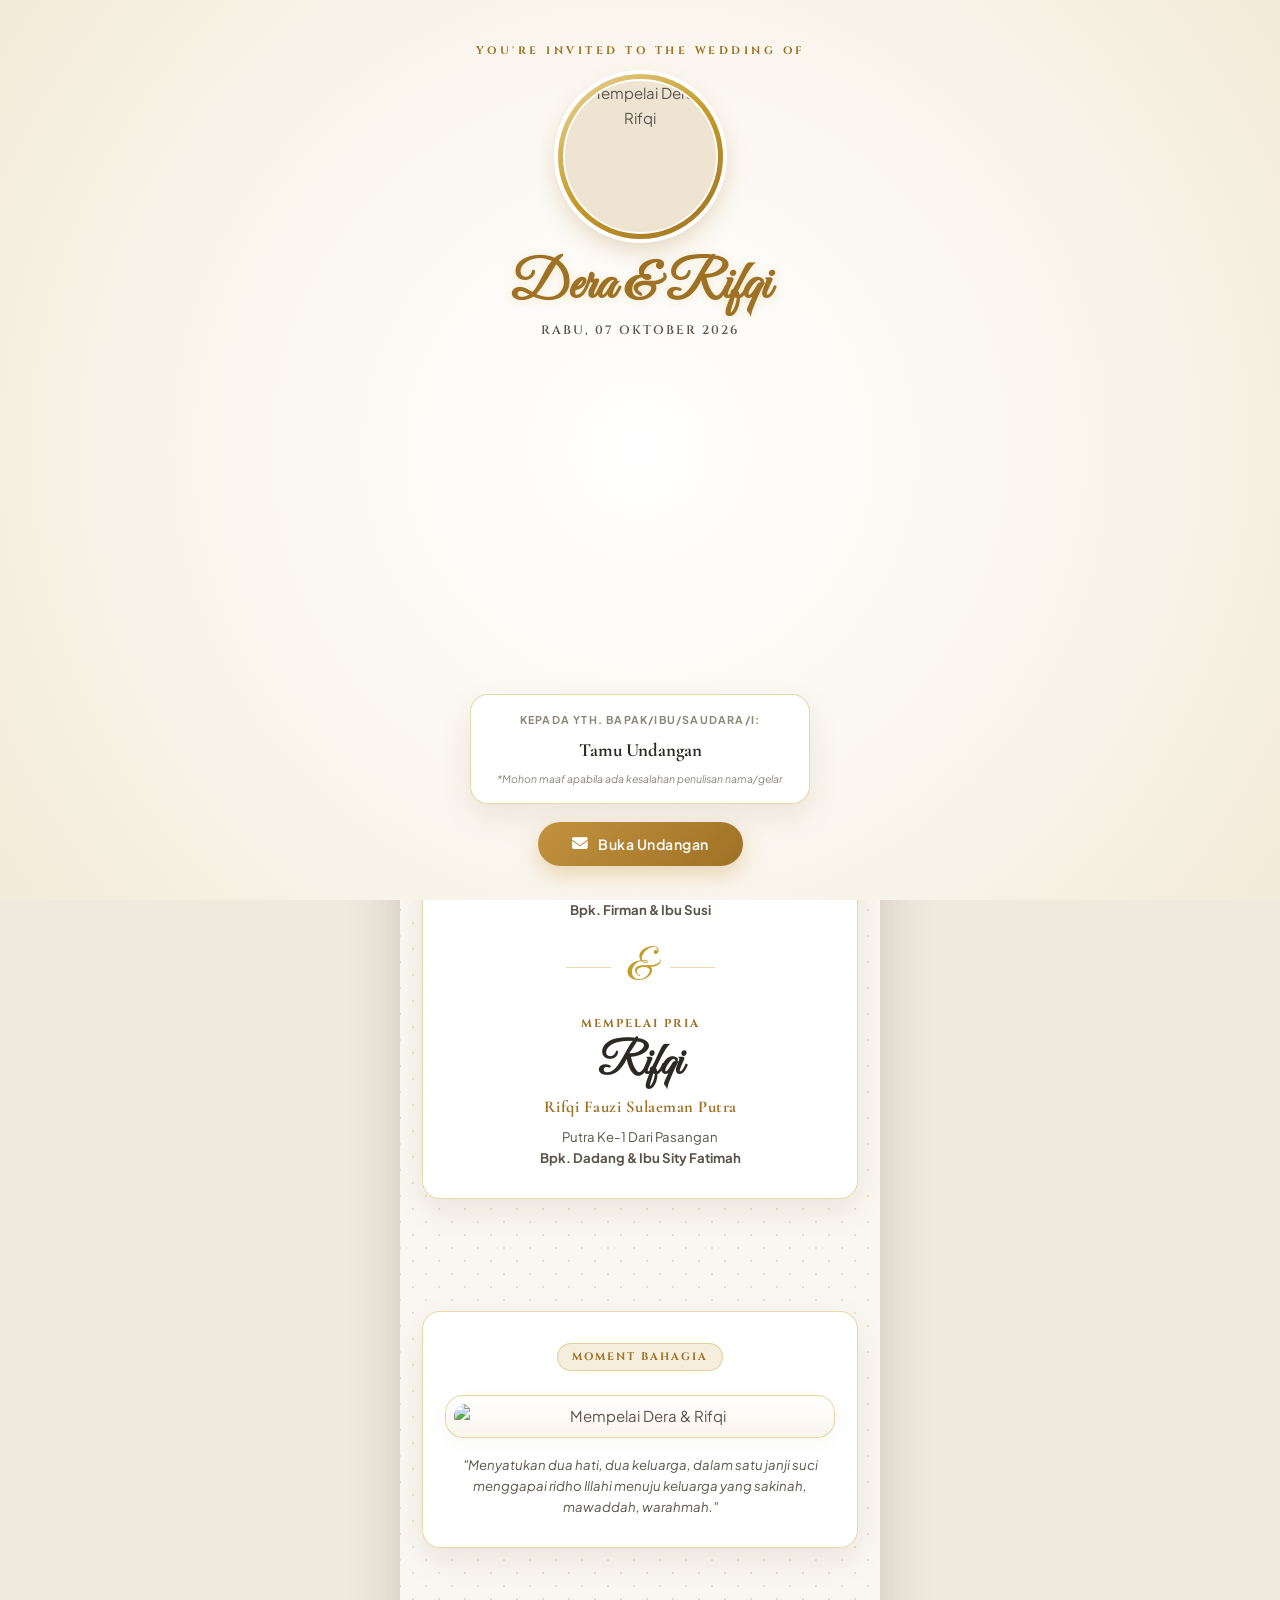
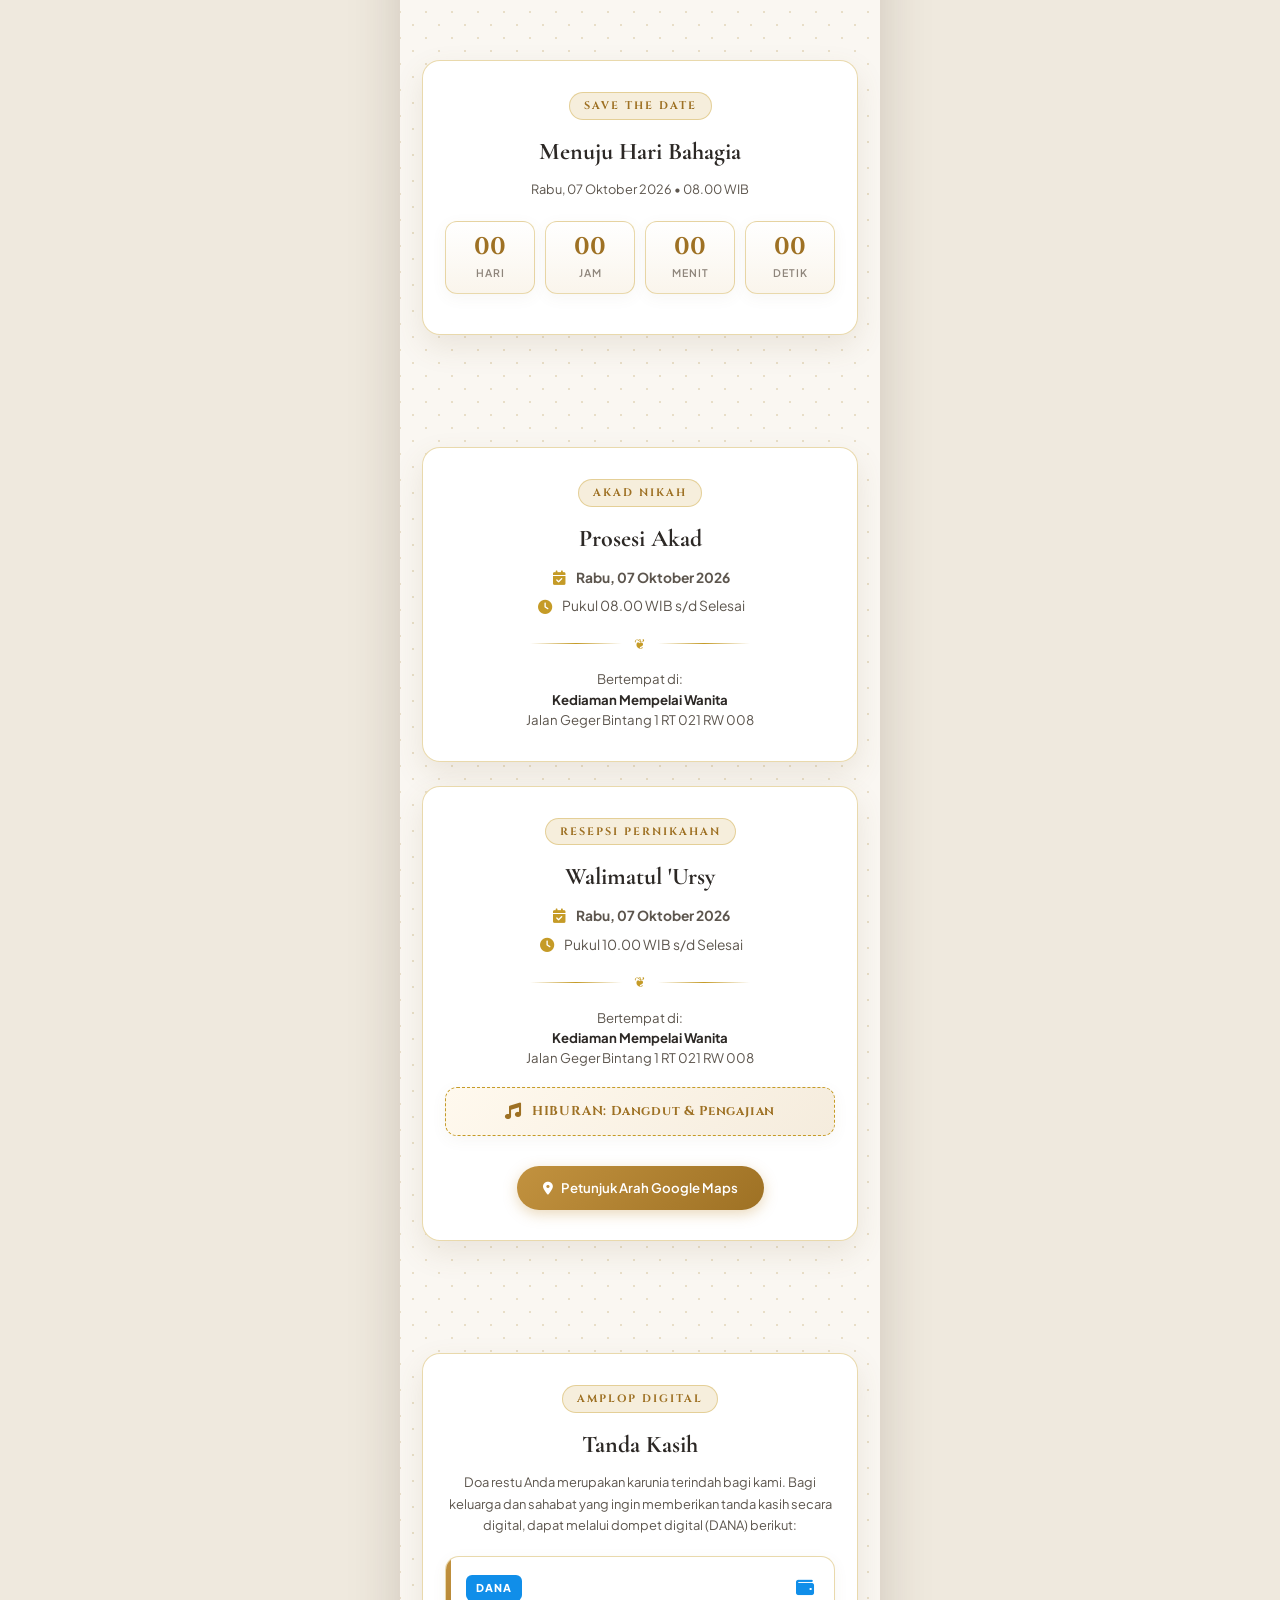
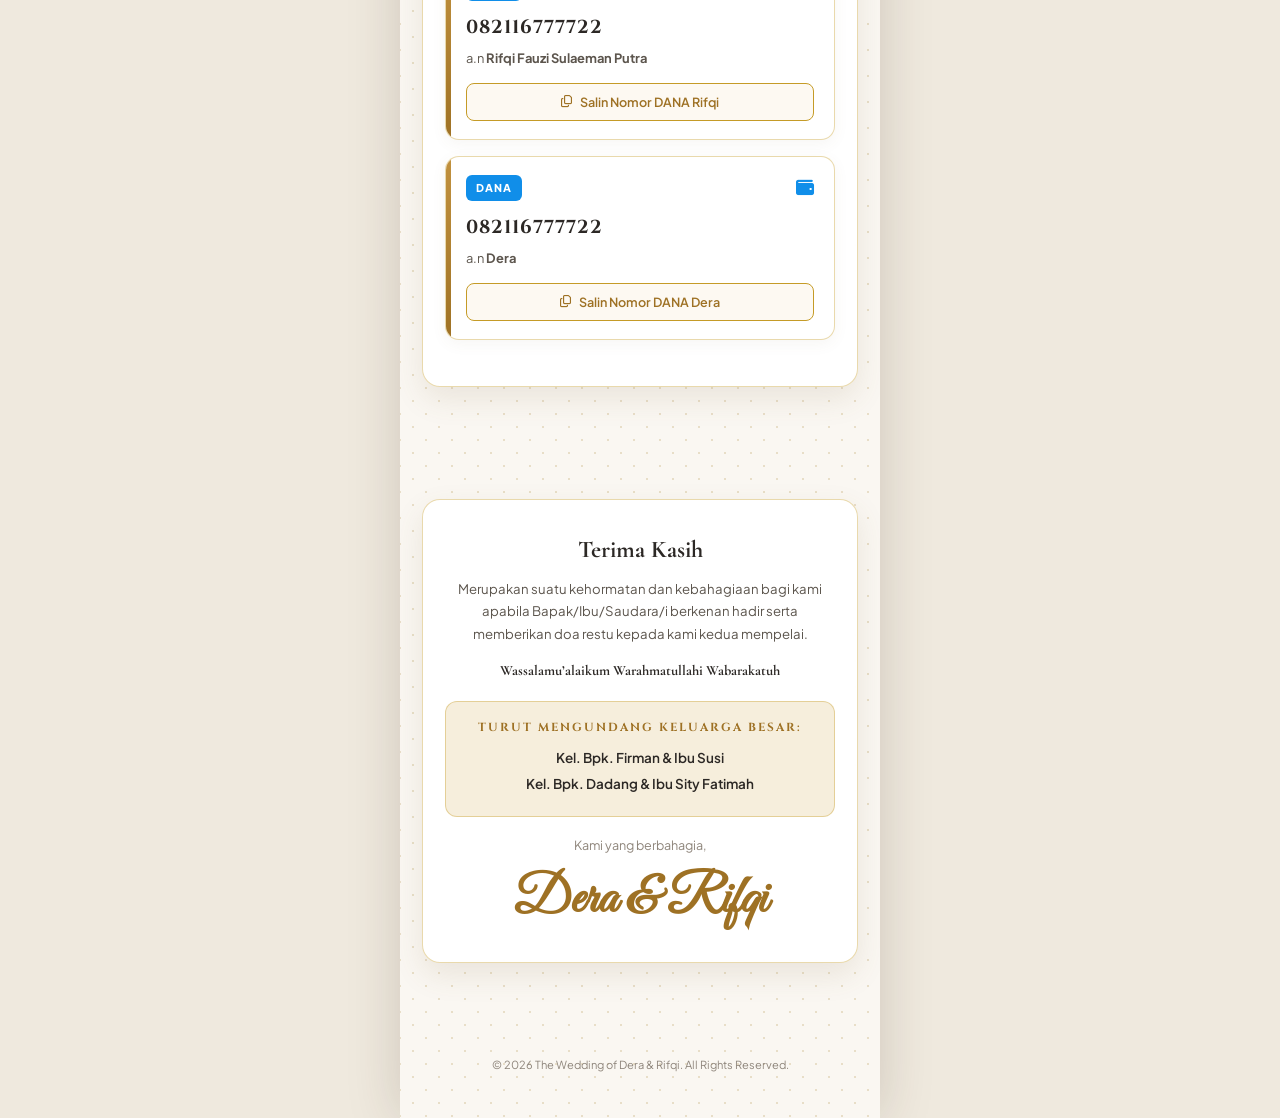
==== commit 2ed15152: "feat: refine visual aesthetics with beige gold radial gradient, circular frame, and full features" ====
--- a/index.html
+++ b/index.html
@@ -3,17 +3,20 @@
 <head>
   <meta charset="UTF-8">
   <meta name="viewport" content="width=device-width, initial-scale=1.0, maximum-scale=1.0, user-scalable=no">
-  <title>The Wedding of Dera & Rifqi | Undangan Pernikahan</title>
+  <title>The Wedding of Dera &amp; Rifqi | Undangan Pernikahan</title>
   <meta name="description" content="Pernikahan Dera & Rifqi Fauzi Sulaeman Putra - Rabu, 07 Oktober 2026. Merupakan suatu kehormatan dan kebahagiaan bagi kami apabila Bapak/Ibu/Saudara/i berkenan hadir.">
-  
-  <!-- Open Graph / WhatsApp Preview -->
+
+  <!-- Open Graph Meta Tags -->
   <meta property="og:type" content="website">
-  <meta property="og:title" content="The Wedding of Dera & Rifqi">
+  <meta property="og:title" content="The Wedding of Dera &amp; Rifqi">
   <meta property="og:description" content="Kami mengundang Bapak/Ibu/Saudara/i untuk menghadiri pernikahan kami pada Rabu, 07 Oktober 2026.">
   <meta property="og:image" content="assets/foto-pengantin.jpg">
 
   <!-- Favicon -->
   <link rel="icon" href="data:image/svg+xml,<svg xmlns=%22http://www.w3.org/2000/svg%22 viewBox=%220 0 100 100%22><text y=%22.9em%22 font-size=%2290%22>💍</text></svg>">
+
+  <!-- Font Awesome 6 Icons -->
+  <link rel="stylesheet" href="https://cdnjs.cloudflare.com/ajax/libs/font-awesome/6.5.1/css/all.min.css">
 
   <!-- Stylesheet -->
   <link rel="stylesheet" href="style.css">
@@ -21,92 +24,72 @@
 <body class="locked">
 
   <!-- =========================================================================
-       AUDIO ELEMENT & FLOATING CONTROLLER
+       AUDIO ELEMENT & FLOATING BUTTON
        ========================================================================= -->
-  <audio id="weddingAudio" src="assets/musik.mp3" preload="auto" loop></audio>
-
-  <button type="button" id="musicToggleBtn" class="music-toggle" aria-label="Toggle Musik Latar" title="Putar / Hentikan Musik">
-    <!-- Music Disc / Note SVG Icon -->
-    <svg id="musicIconPlay" viewBox="0 0 24 24">
-      <path d="M12 3v10.55c-.59-.34-1.27-.55-2-.55-2.21 0-4 1.79-4 4s1.79 4 4 4 4-1.79 4-4V7h4V3h-6z"/>
-    </svg>
-    <svg id="musicIconPause" viewBox="0 0 24 24" style="display:none;">
-      <path d="M6 19h4V5H6v14zm8-14v14h4V5h-4z"/>
-    </svg>
+  <audio id="bg-audio" loop src="assets/musik.mp3" preload="auto"></audio>
+
+  <button type="button" id="floatingMusicBtn" class="floating-music-btn" aria-label="Toggle Musik" title="Putar / Jeda Musik">
+    <i id="musicIcon" class="fa-solid fa-compact-disc"></i>
   </button>
 
   <!-- =========================================================================
-       1. COVER OVERLAY (FULLSCREEN POP-UP AWAL)
+       1. COVER OVERLAY (MODAL AWAL / SCREENSHOT THEME)
        ========================================================================= -->
   <div id="coverOverlay" class="cover-overlay">
-    <!-- Floral Watercolor Corners Background SVG -->
-    <svg class="floral-corner-tl" viewBox="0 0 120 120" fill="none" xmlns="http://www.w3.org/2000/svg">
-      <path d="M0,0 C40,10 80,40 100,100 C70,70 30,50 0,40 Z" fill="#D4AF37" fill-opacity="0.18"/>
-      <path d="M10,0 C30,30 60,60 120,70 C80,50 50,20 10,0 Z" fill="#C5A059" fill-opacity="0.22"/>
-      <circle cx="45" cy="45" r="10" fill="#E8DEC8" fill-opacity="0.4"/>
-      <circle cx="75" cy="25" r="6" fill="#DFBF82" fill-opacity="0.35"/>
-    </svg>
-    <svg class="floral-corner-tr" viewBox="0 0 120 120" fill="none" xmlns="http://www.w3.org/2000/svg">
-      <path d="M0,0 C40,10 80,40 100,100 C70,70 30,50 0,40 Z" fill="#D4AF37" fill-opacity="0.18"/>
-      <path d="M10,0 C30,30 60,60 120,70 C80,50 50,20 10,0 Z" fill="#C5A059" fill-opacity="0.22"/>
-    </svg>
-
-    <div class="cover-container">
-      <div class="cover-top-content">
-        <span class="cover-badge">You're Invited to The Wedding of</span>
-        
-        <div class="cover-photo-wrapper">
-          <div class="cover-photo-frame">
+    <div class="cover-inner">
+      
+      <!-- Top Content -->
+      <div style="width: 100%;">
+        <!-- Aksen pita geometris tipis bernuansa emas elegan -->
+        <div class="cover-ornament-header">
+          <span class="geom-line"></span>
+          <span class="header-tag">YOU'RE INVITED TO THE WEDDING OF</span>
+          <span class="geom-line reverse"></span>
+        </div>
+
+        <!-- Bingkai Foto Pengantin: Circle dengan border ganda emas elegan -->
+        <div class="cover-photo-circle-wrap">
+          <div class="cover-photo-circle">
             <img 
               src="assets/foto-pengantin.jpg" 
-              alt="Mempelai Dera & Rifqi" 
-              class="cover-photo-img"
+              alt="Mempelai Dera &amp; Rifqi" 
               onerror="this.onerror=null; this.src='https://images.unsplash.com/photo-1519741497674-611481863552?auto=format&fit=crop&w=600&q=80';"
             >
           </div>
         </div>
 
+        <!-- Nama Pasangan & Tanggal -->
         <h1 class="cover-names">Dera &amp; Rifqi</h1>
         <p class="cover-date">Rabu, 07 Oktober 2026</p>
       </div>
 
-      <div class="cover-bottom-content">
-        <div class="cover-guest-box">
-          <p class="cover-guest-title">Kepada Yth. Bapak/Ibu/Saudara/i:</p>
-          <h2 id="guestNameCover" class="cover-guest-name">Tamu Undangan</h2>
-          <p class="cover-guest-sub">*Mohon maaf apabila ada kesalahan penulisan nama/gelar</p>
-        </div>
-
-        <button type="button" id="btnOpenInvitation" class="btn-open-invite">
-          <svg viewBox="0 0 24 24">
-            <path d="M20 4H4c-1.1 0-1.99.9-1.99 2L2 18c0 1.1.9 2 2 2h16c1.1 0 2-.9 2-2V6c0-1.1-.9-2-2-2zm0 4l-8 5-8-5V6l8 5 8-5v2z"/>
-          </svg>
-          Buka Undangan
+      <!-- Bottom Content: Kartu Nama Tamu Rounded 18px & Tombol Buka Undangan -->
+      <div style="width: 100%;">
+        <div class="guest-card-box">
+          <p class="guest-card-label">KEPADA YTH. BAPAK/IBU/SAUDARA/I:</p>
+          <h2 id="guestNameDisplay" class="guest-card-name">Tamu Undangan</h2>
+          <p class="guest-card-sub">*Mohon maaf apabila ada kesalahan penulisan nama/gelar</p>
+        </div>
+
+        <button type="button" id="btnOpenInvite" class="btn-open-invite">
+          <i class="fa-solid fa-envelope"></i>
+          <span>Buka Undangan</span>
         </button>
       </div>
+
     </div>
   </div>
 
   <!-- =========================================================================
-       MAIN WRAPPER (MOBILE FRAME 480PX)
+       MAIN CONTENT CONTAINER (480PX MOBILE-FIRST)
        ========================================================================= -->
-  <div class="page-wrapper">
-
-    <!-- Top Corner Floral Ornament -->
-    <svg class="floral-corner-tl" viewBox="0 0 120 120" fill="none" xmlns="http://www.w3.org/2000/svg">
-      <path d="M0,0 C40,10 80,40 100,100 C70,70 30,50 0,40 Z" fill="#D4AF37" fill-opacity="0.18"/>
-      <path d="M10,0 C30,30 60,60 120,70 C80,50 50,20 10,0 Z" fill="#C5A059" fill-opacity="0.22"/>
-    </svg>
-    <svg class="floral-corner-tr" viewBox="0 0 120 120" fill="none" xmlns="http://www.w3.org/2000/svg">
-      <path d="M0,0 C40,10 80,40 100,100 C70,70 30,50 0,40 Z" fill="#D4AF37" fill-opacity="0.18"/>
-      <path d="M10,0 C30,30 60,60 120,70 C80,50 50,20 10,0 Z" fill="#C5A059" fill-opacity="0.22"/>
-    </svg>
+  <div class="main-wrapper">
 
     <!-- SECTION 1: HERO & PEMBUKA ISLAMI -->
-    <section class="wedding-section hero-section reveal-on-scroll">
-      <p class="hero-subtitle">The Wedding Celebration of</p>
-      <h2 class="hero-title">Dera &amp; Rifqi</h2>
-      <span class="hero-date-badge">Rabu, 07 Oktober 2026</span>
+    <section class="section-pad reveal-item" style="padding-top: 48px;">
+      <span class="section-tag">The Wedding Celebration</span>
+      <h2 class="hero-names">Dera &amp; Rifqi</h2>
+      <p class="hero-date">Rabu, 07 Oktober 2026</p>
 
       <div class="ornament-divider">
         <span class="line"></span>
@@ -114,47 +97,49 @@
         <span class="line"></span>
       </div>
 
-      <div class="card-luxury islamic-box">
-        <p class="basmalah arabic-font">بِسْمِ اللَّهِ الرَّحْمَٰنِ الرَّحِيمِ</p>
-        <h3 class="salam">Assalamu’alaikum Warahmatullahi Wabarakatuh</h3>
-        <p class="islamic-text">
-          Maha Suci Allah SWT yang telah menciptakan makhluk-Nya berpasang-pasangan. Dengan memohon rahmat dan ridho-Nya, kami bermaksud menyelenggarakan syukuran pernikahan putra-putri kami tercinta.
-        </p>
-        <div class="ornament-divider" style="margin: 15px auto;">
+      <div class="card-luxury">
+        <p class="arabic-basmalah">بِسْمِ اللَّهِ الرَّحْمَٰنِ الرَّحِيمِ</p>
+        <h3 class="salam-heading">Assalamu’alaikum Warahmatullahi Wabarakatuh</h3>
+        <p style="font-size: 0.88rem; line-height: 1.7; color: var(--text-body);">
+          Maha Suci Allah SWT yang telah menciptakan makhluk-Nya berpasang-pasangan. Dengan memohon rahmat dan ridho-Nya, kami bermaksud mengundang Bapak/Ibu/Saudara/i untuk menghadiri syukuran pernikahan kami.
+        </p>
+
+        <div class="ornament-divider" style="margin: 14px auto;">
           <span class="line"></span>
           <span class="icon">✦</span>
           <span class="line"></span>
         </div>
-        <p class="islamic-text" style="font-size: 0.82rem; font-style: italic; color: var(--text-muted);">
-          "Dan di antara tanda-tanda kebesaran-Nya ialah Dia menciptakan untukmu pasangan-pasangan dari jenismu sendiri, supaya kamu cenderung dan merasa tenteram kepadanya."<br>
+
+        <p class="quote-verse">
+          "Dan di antara tanda-tanda kekuasaan-Nya ialah Dia menciptakan untukmu isteri-isteri dari jenismu sendiri, supaya kamu cenderung dan merasa tenteram kepadanya, dan dijadikan-Nya diantaramu rasa kasih dan sayang."<br>
           <strong>(QS. Ar-Rum: 21)</strong>
         </p>
       </div>
     </section>
 
     <!-- SECTION 2: PROFIL KEDUA MEMPELAI -->
-    <section class="wedding-section reveal-on-scroll">
-      <div class="card-luxury couple-profile-card">
+    <section class="section-pad reveal-item">
+      <div class="card-luxury">
         
         <!-- Mempelai Wanita -->
-        <div class="bride-groom-item">
-          <p class="bride-groom-role">Mempelai Wanita</p>
-          <h3 class="bride-groom-name">Dera</h3>
-          <p class="bride-groom-parents">
+        <div>
+          <p class="couple-role">Mempelai Wanita</p>
+          <h3 class="couple-name">Dera</h3>
+          <p class="couple-parents">
             Putri Ke-1 Dari Pasangan<br>
             <strong>Bpk. Firman &amp; Ibu Susi</strong>
           </p>
         </div>
 
-        <!-- Ampersand Divider -->
-        <div class="couple-ampersand">&amp;</div>
+        <!-- Ampersand -->
+        <div class="ampersand-divider">&amp;</div>
 
         <!-- Mempelai Pria -->
-        <div class="bride-groom-item">
-          <p class="bride-groom-role">Mempelai Pria</p>
-          <h3 class="bride-groom-name" style="font-size: 2.8rem;">Rifqi</h3>
-          <p class="bride-groom-fullname">Rifqi Fauzi Sulaeman Putra</p>
-          <p class="bride-groom-parents">
+        <div>
+          <p class="couple-role">Mempelai Pria</p>
+          <h3 class="couple-name" style="font-size: 2.9rem;">Rifqi</h3>
+          <p class="couple-fullname">Rifqi Fauzi Sulaeman Putra</p>
+          <p class="couple-parents">
             Putra Ke-1 Dari Pasangan<br>
             <strong>Bpk. Dadang &amp; Ibu Sity Fatimah</strong>
           </p>
@@ -163,69 +148,67 @@
       </div>
     </section>
 
-    <!-- SECTION 3: 1 FOTO GALERI SPESIAL -->
-    <section class="wedding-section reveal-on-scroll">
-      <div class="card-luxury">
-        <span class="event-badge">Spesial Moment</span>
-        <div class="special-photo-frame">
+    <!-- SECTION 3: 1 GALERI FOTO SPESIAL -->
+    <section class="section-pad reveal-item">
+      <div class="card-luxury">
+        <span class="section-tag">Moment Bahagia</span>
+        <div class="special-photo-card">
           <img 
             src="assets/foto-pengantin.jpg" 
-            alt="Mempelai Dera & Rifqi Fauzi Sulaeman Putra" 
+            alt="Mempelai Dera &amp; Rifqi" 
             loading="lazy"
             onerror="this.onerror=null; this.src='https://images.unsplash.com/photo-1519741497674-611481863552?auto=format&fit=crop&w=800&q=80';"
           >
         </div>
-        <p class="special-photo-quote">
-          "Dua jiwa menyatu dalam satu ikatan suci, melangkah bersama menggapai ridho Illahi menuju mahligai sakinah, mawaddah, warahmah."
+        <p class="special-photo-caption">
+          "Menyatukan dua hati, dua keluarga, dalam satu janji suci menggapai ridho Illahi menuju keluarga yang sakinah, mawaddah, warahmah."
         </p>
       </div>
     </section>
 
     <!-- SECTION 4: COUNTDOWN TIMER -->
-    <section class="wedding-section reveal-on-scroll">
-      <div class="card-luxury">
-        <span class="event-badge">Menuju Hari Bahagia</span>
-        <h3 class="heading-font" style="font-size: 1.25rem; font-weight: 700; margin-bottom: 4px;">Countdown To The Big Day</h3>
-        <p style="font-size: 0.84rem; color: var(--text-secondary);">Rabu, 07 Oktober 2026 • 08.00 WIB</p>
-
-        <div class="countdown-box" id="countdownBox">
-          <div class="countdown-item">
-            <span class="countdown-num" id="cdDays">00</span>
+    <section class="section-pad reveal-item">
+      <div class="card-luxury">
+        <span class="section-tag">Save The Date</span>
+        <h3 class="section-title">Menuju Hari Bahagia</h3>
+        <p style="font-size: 0.85rem; color: var(--text-body);">Rabu, 07 Oktober 2026 • 08.00 WIB</p>
+
+        <div class="countdown-grid">
+          <div class="countdown-box">
+            <span class="countdown-number" id="timerDays">00</span>
             <span class="countdown-label">Hari</span>
           </div>
-          <div class="countdown-item">
-            <span class="countdown-num" id="cdHours">00</span>
+          <div class="countdown-box">
+            <span class="countdown-number" id="timerHours">00</span>
             <span class="countdown-label">Jam</span>
           </div>
-          <div class="countdown-item">
-            <span class="countdown-num" id="cdMinutes">00</span>
+          <div class="countdown-box">
+            <span class="countdown-number" id="timerMinutes">00</span>
             <span class="countdown-label">Menit</span>
           </div>
-          <div class="countdown-item">
-            <span class="countdown-num" id="cdSeconds">00</span>
+          <div class="countdown-box">
+            <span class="countdown-number" id="timerSeconds">00</span>
             <span class="countdown-label">Detik</span>
           </div>
         </div>
       </div>
     </section>
 
-    <!-- SECTION 5: RANGKAIAN ACARA (SAVE THE DATE) -->
-    <section class="wedding-section reveal-on-scroll">
+    <!-- SECTION 5: DETAIL RANGKAIAN ACARA -->
+    <section class="section-pad reveal-item">
       
       <!-- Card Akad Nikah -->
       <div class="card-luxury">
-        <span class="event-badge">Akad Nikah</span>
-        <h3 class="event-title">Prosesi Ijab Qabul</h3>
+        <span class="section-tag">Akad Nikah</span>
+        <h3 class="section-title">Prosesi Akad</h3>
         
-        <div class="event-detail-row">
-          <!-- Calendar Icon -->
-          <svg viewBox="0 0 24 24"><path d="M19 3h-1V1h-2v2H8V1H6v2H5c-1.11 0-1.99.9-1.99 2L3 19c0 1.1.89 2 2 2h14c1.1 0 2-.9 2-2V5c0-1.1-.9-2-2-2zm0 16H5V8h14v11zM7 10h5v5H7z"/></svg>
+        <div class="event-info-row">
+          <i class="fa-solid fa-calendar-check"></i>
           <strong>Rabu, 07 Oktober 2026</strong>
         </div>
 
-        <div class="event-detail-row">
-          <!-- Clock Icon -->
-          <svg viewBox="0 0 24 24"><path d="M11.99 2C6.47 2 2 6.48 2 12s4.47 10 9.99 10C17.52 22 22 17.52 22 12S17.52 2 11.99 2zM12 20c-4.42 0-8-3.58-8-8s3.58-8 8-8 8 3.58 8 8-3.58 8-8 8zm.5-13H11v6l5.25 3.15.75-1.23-4.5-2.67z"/></svg>
+        <div class="event-info-row">
+          <i class="fa-solid fa-clock"></i>
           <span>Pukul 08.00 WIB s/d Selesai</span>
         </div>
 
@@ -235,25 +218,25 @@
           <span class="line"></span>
         </div>
 
-        <p class="event-location">
+        <p class="event-address">
           Bertempat di:<br>
-          <strong class="event-location-address">Kediaman Mempelai Wanita</strong><br>
+          <strong style="color: var(--text-dark);">Kediaman Mempelai Wanita</strong><br>
           Jalan Geger Bintang 1 RT 021 RW 008
         </p>
       </div>
 
       <!-- Card Resepsi Pernikahan -->
       <div class="card-luxury">
-        <span class="event-badge">Resepsi Pernikahan</span>
-        <h3 class="event-title">Walimatul 'Ursy</h3>
+        <span class="section-tag">Resepsi Pernikahan</span>
+        <h3 class="section-title">Walimatul 'Ursy</h3>
         
-        <div class="event-detail-row">
-          <svg viewBox="0 0 24 24"><path d="M19 3h-1V1h-2v2H8V1H6v2H5c-1.11 0-1.99.9-1.99 2L3 19c0 1.1.89 2 2 2h14c1.1 0 2-.9 2-2V5c0-1.1-.9-2-2-2zm0 16H5V8h14v11zM7 10h5v5H7z"/></svg>
+        <div class="event-info-row">
+          <i class="fa-solid fa-calendar-check"></i>
           <strong>Rabu, 07 Oktober 2026</strong>
         </div>
 
-        <div class="event-detail-row">
-          <svg viewBox="0 0 24 24"><path d="M11.99 2C6.47 2 2 6.48 2 12s4.47 10 9.99 10C17.52 22 22 17.52 22 12S17.52 2 11.99 2zM12 20c-4.42 0-8-3.58-8-8s3.58-8 8-8 8 3.58 8 8-3.58 8-8 8zm.5-13H11v6l5.25 3.15.75-1.23-4.5-2.67z"/></svg>
+        <div class="event-info-row">
+          <i class="fa-solid fa-clock"></i>
           <span>Pukul 10.00 WIB s/d Selesai</span>
         </div>
 
@@ -263,86 +246,75 @@
           <span class="line"></span>
         </div>
 
-        <p class="event-location">
+        <p class="event-address">
           Bertempat di:<br>
-          <strong class="event-location-address">Kediaman Mempelai Wanita</strong><br>
+          <strong style="color: var(--text-dark);">Kediaman Mempelai Wanita</strong><br>
           Jalan Geger Bintang 1 RT 021 RW 008
         </p>
 
-        <!-- Entertainment Notice Banner -->
+        <!-- Keterangan Tambahan Hiburan -->
         <div class="entertainment-banner">
-          <svg viewBox="0 0 24 24">
-            <path d="M12 3v10.55c-.59-.34-1.27-.55-2-.55-2.21 0-4 1.79-4 4s1.79 4 4 4 4-1.79 4-4V7h4V3h-6z"/>
-          </svg>
+          <i class="fa-solid fa-music"></i>
           <span>HIBURAN: Dangdut &amp; Pengajian</span>
         </div>
 
-        <!-- Google Maps Action Button -->
+        <!-- Tombol Petunjuk Arah Google Maps -->
         <a 
           href="https://www.google.com/maps/search/?api=1&query=Jalan+Geger+Bintang+1+RT+021+RW+008" 
           target="_blank" 
           rel="noopener noreferrer" 
-          class="btn-gold-action"
+          class="btn-gmaps"
         >
-          <!-- Location Pin SVG -->
-          <svg viewBox="0 0 24 24"><path d="M12 2C8.13 2 5 5.13 5 9c0 5.25 7 13 7 13s7-7.75 7-13c0-3.87-3.13-7-7-7zm0 9.5c-1.38 0-2.5-1.12-2.5-2.5s1.12-2.5 2.5-2.5 2.5 1.12 2.5 2.5-1.12 2.5-2.5 2.5z"/></svg>
-          Petunjuk Arah Google Maps
+          <i class="fa-solid fa-location-dot"></i>
+          <span>Petunjuk Arah Google Maps</span>
         </a>
       </div>
 
     </section>
 
-    <!-- SECTION 6: TANDA KASIH / AMPLOP DIGITAL -->
-    <section class="wedding-section reveal-on-scroll">
-      <div class="card-luxury">
-        <span class="event-badge">Amplop Digital</span>
-        <h3 class="heading-font" style="font-size: 1.3rem; font-weight: 700; margin-bottom: 8px;">Tanda Kasih</h3>
-        <p style="font-size: 0.86rem; color: var(--text-secondary); margin-bottom: 20px;">
+    <!-- SECTION 6: TANDA KASIH / AMPLOP DIGITAL DANA -->
+    <section class="section-pad reveal-item">
+      <div class="card-luxury">
+        <span class="section-tag">Amplop Digital</span>
+        <h3 class="section-title">Tanda Kasih</h3>
+        <p style="font-size: 0.86rem; color: var(--text-body); margin-bottom: 20px;">
           Doa restu Anda merupakan karunia terindah bagi kami. Bagi keluarga dan sahabat yang ingin memberikan tanda kasih secara digital, dapat melalui dompet digital (DANA) berikut:
         </p>
 
-        <!-- Card DANA 1: Rifqi Fauzi Sulaeman Putra -->
-        <div class="gift-card">
-          <div class="gift-card-header">
-            <span class="dana-logo-badge">DANA</span>
-            <div class="dana-icon-chip">
-              <svg width="20" height="20" viewBox="0 0 24 24" fill="#108EE9">
-                <path d="M20 4H4c-1.11 0-1.99.89-1.99 2L2 18c0 1.11.89 2 2 2h16c1.11 0 2-.89 2-2V6c0-1.11-.89-2-2-2zm-1 14H5c-.55 0-1-.45-1-1V8h16v9c0 .55-.45 1-1 1z"/>
-              </svg>
-            </div>
-          </div>
-          <div class="gift-account-number" id="numDanaRifqi">082116777722</div>
-          <p class="gift-account-name">a.n <strong>Rifqi Fauzi Sulaeman Putra</strong></p>
+        <!-- Kartu 1: DANA a.n Rifqi Fauzi Sulaeman Putra -->
+        <div class="dana-card">
+          <div class="dana-card-top">
+            <span class="dana-badge">DANA</span>
+            <i class="fa-solid fa-wallet" style="color: #108EE9; font-size: 1.2rem;"></i>
+          </div>
+          <div class="dana-number">082116777722</div>
+          <p class="dana-owner">a.n <strong>Rifqi Fauzi Sulaeman Putra</strong></p>
           <button 
             type="button" 
             class="btn-copy-dana" 
             id="btnCopyRifqi" 
-            onclick="copyToClipboard('082116777722', 'btnCopyRifqi', 'Salin Nomor DANA Rifqi')"
+            onclick="copyDanaNumber('082116777722', 'btnCopyRifqi', 'Salin Nomor DANA Rifqi')"
           >
-            <svg viewBox="0 0 24 24"><path d="M16 1H4c-1.1 0-2 .9-2 2v14h2V3h12V1zm3 4H8c-1.1 0-2 .9-2 2v14c0 1.1.9 2 2 2h11c1.1 0 2-.9 2-2V7c0-1.1-.9-2-2-2zm0 16H8V7h11v14z"/></svg>
+            <i class="fa-regular fa-copy"></i>
             <span>Salin Nomor DANA Rifqi</span>
           </button>
         </div>
 
-        <!-- Card DANA 2: Dera -->
-        <div class="gift-card">
-          <div class="gift-card-header">
-            <span class="dana-logo-badge">DANA</span>
-            <div class="dana-icon-chip">
-              <svg width="20" height="20" viewBox="0 0 24 24" fill="#108EE9">
-                <path d="M20 4H4c-1.11 0-1.99.89-1.99 2L2 18c0 1.11.89 2 2 2h16c1.11 0 2-.89 2-2V6c0-1.11-.89-2-2-2zm-1 14H5c-.55 0-1-.45-1-1V8h16v9c0 .55-.45 1-1 1z"/>
-              </svg>
-            </div>
-          </div>
-          <div class="gift-account-number" id="numDanaDera">082116777722</div>
-          <p class="gift-account-name">a.n <strong>Dera</strong></p>
+        <!-- Kartu 2: DANA a.n Dera -->
+        <div class="dana-card">
+          <div class="dana-card-top">
+            <span class="dana-badge">DANA</span>
+            <i class="fa-solid fa-wallet" style="color: #108EE9; font-size: 1.2rem;"></i>
+          </div>
+          <div class="dana-number">082116777722</div>
+          <p class="dana-owner">a.n <strong>Dera</strong></p>
           <button 
             type="button" 
             class="btn-copy-dana" 
             id="btnCopyDera" 
-            onclick="copyToClipboard('082116777722', 'btnCopyDera', 'Salin Nomor DANA Dera')"
+            onclick="copyDanaNumber('082116777722', 'btnCopyDera', 'Salin Nomor DANA Dera')"
           >
-            <svg viewBox="0 0 24 24"><path d="M16 1H4c-1.1 0-2 .9-2 2v14h2V3h12V1zm3 4H8c-1.1 0-2 .9-2 2v14c0 1.1.9 2 2 2h11c1.1 0 2-.9 2-2V7c0-1.1-.9-2-2-2zm0 16H8V7h11v14z"/></svg>
+            <i class="fa-regular fa-copy"></i>
             <span>Salin Nomor DANA Dera</span>
           </button>
         </div>
@@ -351,20 +323,22 @@
     </section>
 
     <!-- SECTION 7: PENUTUP & KELUARGA BESAR -->
-    <section class="wedding-section reveal-on-scroll">
-      <div class="card-luxury closing-card">
-        <h3 class="heading-font" style="font-size: 1.25rem; font-weight: 700; margin-bottom: 8px;">Terima Kasih</h3>
-        <p style="font-size: 0.88rem; color: var(--text-secondary); line-height: 1.7; margin-bottom: 16px;">
+    <section class="section-pad reveal-item">
+      <div class="card-luxury">
+        <h3 class="section-title">Terima Kasih</h3>
+        <p style="font-size: 0.88rem; line-height: 1.7; color: var(--text-body); margin-bottom: 14px;">
           Merupakan suatu kehormatan dan kebahagiaan bagi kami apabila Bapak/Ibu/Saudara/i berkenan hadir serta memberikan doa restu kepada kami kedua mempelai.
         </p>
 
-        <p class="salam" style="font-size: 0.95rem; margin-bottom: 18px;">Wassalamu’alaikum Warahmatullahi Wabarakatuh</p>
-
-        <!-- Turut Mengundang / Keluarga Besar -->
+        <p class="salam-heading" style="font-size: 0.95rem; margin-bottom: 16px;">
+          Wassalamu’alaikum Warahmatullahi Wabarakatuh
+        </p>
+
+        <!-- Nama Keluarga Besar -->
         <div class="family-box">
-          <p class="family-title">Turut Berbahagia Keluarga Besar:</p>
-          <p class="family-item">Kel. Bpk. Firman &amp; Ibu Susi</p>
-          <p class="family-item">Kel. Bpk. Dadang &amp; Ibu Sity Fatimah</p>
+          <p class="family-title">Turut Mengundang Keluarga Besar:</p>
+          <p class="family-name">Kel. Bpk. Firman &amp; Ibu Susi</p>
+          <p class="family-name">Kel. Bpk. Dadang &amp; Ibu Sity Fatimah</p>
         </div>
 
         <p style="font-size: 0.84rem; color: var(--text-muted); margin-top: 14px;">Kami yang berbahagia,</p>
@@ -372,20 +346,20 @@
       </div>
     </section>
 
-    <!-- FOOTER CREDIT -->
-    <footer class="footer-credit">
+    <!-- FOOTER -->
+    <footer class="footer-bar">
       <p>&copy; 2026 The Wedding of Dera &amp; Rifqi. All Rights Reserved.</p>
     </footer>
 
   </div>
 
-  <!-- Toast Copy Notification -->
-  <div id="toastMsg" class="toast-msg">
-    <svg viewBox="0 0 24 24"><path d="M9 16.17L4.83 12l-1.42 1.41L9 19 21 7l-1.41-1.41z"/></svg>
-    <span id="toastText">Nomor DANA berhasil disalin!</span>
+  <!-- Toast Notification -->
+  <div id="toastNotice" class="toast-notice">
+    <i class="fa-solid fa-circle-check"></i>
+    <span id="toastNoticeText">Nomor DANA berhasil disalin!</span>
   </div>
 
-  <!-- JavaScript Logic -->
+  <!-- JavaScript -->
   <script src="script.js"></script>
 </body>
 </html>
--- a/style.css
+++ b/style.css
@@ -1,50 +1,47 @@
 /* ==========================================================================
    THE WEDDING OF DERA & RIFQI
-   Theme: Soft Gold & Cream Watercolor Floral Luxury
-   Mobile-First Responsive Stylesheet
+   Theme: Warm Beige Cream & Luxury Soft Gold with Circular Framed Floral Design
+   Mobile-First Architecture (Max 480px)
    ========================================================================== */
 
-/* Google Fonts Import */
-@import url('https://fonts.googleapis.com/css2?family=Alex+Brush&family=Cinzel:wght@400;600;700;800&family=Great+Vibes&family=Playfair+Display:ital,wght@0,400;0,600;0,700;1,400&family=Plus+Jakarta+Sans:wght@300;400;500;600;700&family=Amiri:ital@0;1&display=swap');
-
-/* --- CSS Variables & Design Tokens --- */
+/* --- Google Fonts --- */
+@import url('https://fonts.googleapis.com/css2?family=Alex+Brush&family=Cinzel:wght@500;600;700;800&family=Cormorant+Garamond:ital,wght@0,500;0,600;0,700;1,400&family=Great+Vibes&family=Plus+Jakarta+Sans:wght@300;400;500;600;700&family=Amiri:ital@0;1&display=swap');
+
+/* --- Design Tokens & Variables --- */
 :root {
-  /* Palette: Soft Gold, Cream & Floral Accents */
+  --bg-gradient-cover: radial-gradient(circle at center, #FFFFFF 0%, #FAF6EE 55%, #F3EBD9 100%);
   --bg-main: #FAF7F2;
-  --bg-card: #FFFFFF;
-  --bg-card-translucent: rgba(255, 255, 255, 0.92);
-  --bg-champagne: #F5EFE6;
-  --bg-gold-light: #F9F3EA;
+  --bg-card: rgba(255, 255, 255, 0.95);
   
-  --gold-primary: #C5A059;
-  --gold-dark: #9E7A36;
-  --gold-light: #DFBF82;
-  --gold-gradient: linear-gradient(135deg, #DFBF82 0%, #C5A059 50%, #9E7A36 100%);
-  --gold-soft-gradient: linear-gradient(180deg, #FBF8F3 0%, #F5EDE1 100%);
-  --gold-border: rgba(197, 160, 89, 0.35);
-
-  --text-primary: #3A3530;
-  --text-secondary: #6E6760;
-  --text-muted: #9A9289;
-  --text-gold: #9E7A36;
+  --gold-primary: #C59B27;
+  --gold-dark: #9E7124;
+  --gold-caramel: #C2923F;
+  --gold-light: #EBD69D;
+  --gold-subtle: #F6EEDC;
+  --gold-border: rgba(197, 155, 39, 0.38);
+
+  --btn-gold-grad: linear-gradient(135deg, #C2923F 0%, #9E7124 100%);
+  --btn-gold-hover: linear-gradient(135deg, #D4A34F 0%, #AF7E2F 100%);
+
+  --text-dark: #2C2825;
+  --text-body: #5C554D;
+  --text-muted: #8E857B;
+  --text-gold: #9E7124;
 
   --font-script: 'Great Vibes', 'Alex Brush', cursive;
-  --font-heading: 'Cinzel', 'Playfair Display', serif;
-  --font-body: 'Plus Jakarta Sans', -apple-system, BlinkMacSystemFont, sans-serif;
+  --font-serif: 'Cormorant Garamond', 'Cinzel', serif;
+  --font-cinzel: 'Cinzel', serif;
+  --font-sans: 'Plus Jakarta Sans', -apple-system, BlinkMacSystemFont, sans-serif;
   --font-arabic: 'Amiri', serif;
 
-  --shadow-sm: 0 4px 12px rgba(110, 95, 75, 0.06);
-  --shadow-md: 0 8px 24px rgba(110, 95, 75, 0.09);
-  --shadow-lg: 0 16px 36px rgba(110, 95, 75, 0.12);
-  --shadow-gold: 0 8px 20px rgba(197, 160, 89, 0.25);
-
-  --radius-sm: 10px;
-  --radius-md: 16px;
-  --radius-lg: 24px;
-  --radius-full: 9999px;
-
-  --max-width: 480px;
-  --transition-smooth: all 0.35s cubic-bezier(0.4, 0, 0.2, 1);
+  --shadow-sm: 0 4px 15px rgba(120, 95, 60, 0.06);
+  --shadow-md: 0 8px 25px rgba(120, 95, 60, 0.10);
+  --shadow-card: 0 12px 30px rgba(120, 95, 60, 0.12);
+  --shadow-gold: 0 8px 22px rgba(194, 146, 63, 0.35);
+
+  --radius-card: 18px;
+  --radius-pill: 9999px;
+  --transition: all 0.35s cubic-bezier(0.4, 0, 0.2, 1);
 }
 
 /* --- Base & Reset --- */
@@ -58,127 +55,48 @@
 html {
   font-size: 15px;
   scroll-behavior: smooth;
-  background-color: #ECE7DF;
-  color: var(--text-primary);
-  font-family: var(--font-body);
+  background-color: #EFE9DE;
+  color: var(--text-dark);
+  font-family: var(--font-sans);
 }
 
 body {
   margin: 0;
   padding: 0;
-  background-color: #ECE7DF;
+  background-color: #EFE9DE;
   min-height: 100vh;
   display: flex;
   justify-content: center;
   align-items: flex-start;
-  color: var(--text-primary);
+  color: var(--text-body);
   line-height: 1.65;
   overflow-x: hidden;
 }
 
 body.locked {
   overflow: hidden !important;
-  height: 100vh;
-}
-
-/* Outer Desktop Frame */
-.page-wrapper {
+  height: 100vh !important;
+}
+
+/* --- Main Frame Container (Mobile-First 480px) --- */
+.main-wrapper {
   width: 100%;
-  max-width: var(--max-width);
+  max-width: 480px;
   min-height: 100vh;
   background-color: var(--bg-main);
   background-image: 
     radial-gradient(#E8DEC8 0.75px, transparent 0.75px), 
     radial-gradient(#E8DEC8 0.75px, var(--bg-main) 0.75px);
-  background-size: 30px 30px;
-  background-position: 0 0, 15px 15px;
+  background-size: 26px 26px;
+  background-position: 0 0, 13px 13px;
   position: relative;
-  box-shadow: 0 0 50px rgba(70, 55, 35, 0.18);
+  box-shadow: 0 0 50px rgba(60, 45, 25, 0.18);
   overflow-x: hidden;
   margin: 0 auto;
 }
 
-/* --- Typography Helpers --- */
-.script-font {
-  font-family: var(--font-script);
-}
-
-.heading-font {
-  font-family: var(--font-heading);
-}
-
-.arabic-font {
-  font-family: var(--font-arabic);
-  direction: rtl;
-}
-
-/* --- Floral Watercolors & Decorative Accents --- */
-.floral-corner-tl,
-.floral-corner-tr,
-.floral-corner-bl,
-.floral-corner-br {
-  position: absolute;
-  width: 110px;
-  height: 110px;
-  pointer-events: none;
-  z-index: 1;
-  opacity: 0.8;
-}
-
-.floral-corner-tl { top: 0; left: 0; }
-.floral-corner-tr { top: 0; right: 0; transform: scaleX(-1); }
-.floral-corner-bl { bottom: 0; left: 0; transform: scaleY(-1); }
-.floral-corner-br { bottom: 0; right: 0; transform: scale(-1); }
-
-.ornament-divider {
-  display: flex;
-  align-items: center;
-  justify-content: center;
-  gap: 12px;
-  margin: 18px auto;
-  width: 70%;
-  max-width: 220px;
-}
-
-.ornament-divider .line {
-  flex: 1;
-  height: 1px;
-  background: linear-gradient(90deg, transparent, var(--gold-primary), transparent);
-}
-
-.ornament-divider .icon {
-  color: var(--gold-primary);
-  font-size: 14px;
-}
-
-/* --- Section Container & Card Styles --- */
-.wedding-section {
-  padding: 48px 24px;
-  position: relative;
-  z-index: 2;
-  text-align: center;
-}
-
-.card-luxury {
-  background: var(--bg-card-translucent);
-  backdrop-filter: blur(10px);
-  -webkit-backdrop-filter: blur(10px);
-  border: 1px solid var(--gold-border);
-  border-radius: var(--radius-lg);
-  padding: 30px 22px;
-  box-shadow: var(--shadow-md);
-  margin-bottom: 24px;
-  position: relative;
-  transition: var(--transition-smooth);
-}
-
-.card-luxury:hover {
-  transform: translateY(-2px);
-  box-shadow: var(--shadow-lg);
-}
-
 /* ==========================================================================
-   1. FULLSCREEN COVER OVERLAY
+   1. COVER LOCK OVERLAY (MODAL AWAL)
    ========================================================================== */
 .cover-overlay {
   position: fixed;
@@ -187,7 +105,7 @@
   height: 100vh;
   height: 100dvh;
   z-index: 99999;
-  background: linear-gradient(180deg, #FBF8F3 0%, #F5ECE0 60%, #EBDBC5 100%);
+  background: var(--bg-gradient-cover);
   display: flex;
   justify-content: center;
   align-items: center;
@@ -201,11 +119,11 @@
   pointer-events: none;
 }
 
-.cover-container {
+.cover-inner {
   width: 100%;
-  max-width: var(--max-width);
+  max-width: 480px;
   height: 100%;
-  padding: 40px 24px;
+  padding: 42px 24px 34px 24px;
   display: flex;
   flex-direction: column;
   justify-content: space-between;
@@ -215,159 +133,178 @@
   overflow-y: auto;
 }
 
-.cover-badge {
-  font-family: var(--font-heading);
+/* Ornamen Header Atas: Aksen pita geometris tipis */
+.cover-ornament-header {
+  display: flex;
+  align-items: center;
+  justify-content: center;
+  gap: 12px;
+  width: 100%;
+  max-width: 340px;
+  margin: 0 auto 14px auto;
+}
+
+.cover-ornament-header .geom-line {
+  flex: 1;
+  height: 1px;
+  background: linear-gradient(90deg, transparent, var(--gold-primary), var(--gold-dark));
+}
+
+.cover-ornament-header .geom-line.reverse {
+  background: linear-gradient(90deg, var(--gold-dark), var(--gold-primary), transparent);
+}
+
+.cover-ornament-header .header-tag {
+  font-family: var(--font-cinzel);
   font-size: 0.72rem;
+  font-weight: 700;
   letter-spacing: 3.5px;
   text-transform: uppercase;
   color: var(--gold-dark);
-  font-weight: 600;
-  display: inline-block;
-  padding: 6px 16px;
-  border-top: 1px solid var(--gold-border);
-  border-bottom: 1px solid var(--gold-border);
-  margin-top: 10px;
-}
-
-/* Floral Arch Photo Frame on Cover */
-.cover-photo-wrapper {
+  white-space: nowrap;
+}
+
+/* Bingkai Foto Lingkaran (Circle Frame) Border Ganda Emas */
+.cover-photo-circle-wrap {
   position: relative;
-  width: 170px;
-  height: 170px;
-  margin: 18px auto;
-}
-
-.cover-photo-frame {
+  width: 165px;
+  height: 165px;
+  margin: 12px auto 16px auto;
+}
+
+.cover-photo-circle {
   width: 100%;
   height: 100%;
-  border-radius: var(--radius-full);
+  border-radius: 50%;
   padding: 5px;
-  background: var(--gold-gradient);
-  box-shadow: var(--shadow-gold), 0 0 0 6px rgba(255, 255, 255, 0.7);
-  display: flex;
-  align-items: center;
-  justify-content: center;
-}
-
-.cover-photo-img {
+  background: linear-gradient(145deg, #EBD69D 0%, #C59B27 50%, #9E7124 100%);
+  box-shadow: 0 0 0 4px #FFFFFF, 0 10px 25px rgba(158, 113, 36, 0.28);
+  display: flex;
+  align-items: center;
+  justify-content: center;
+}
+
+.cover-photo-circle img {
   width: 100%;
   height: 100%;
-  border-radius: var(--radius-full);
+  border-radius: 50%;
   object-fit: cover;
-  background-color: #EBDBC5;
-}
-
+  object-position: center 30%;
+  border: 2px solid #FFFFFF;
+  background-color: #EFE4D2;
+}
+
+/* Nama Pasangan & Tanggal di Cover */
 .cover-names {
   font-family: var(--font-script);
   font-size: 3.6rem;
   line-height: 1.15;
   color: var(--gold-dark);
-  text-shadow: 0 2px 8px rgba(197, 160, 89, 0.2);
-  margin: 10px 0;
+  text-shadow: 0 2px 10px rgba(197, 155, 39, 0.18);
+  margin-bottom: 4px;
 }
 
 .cover-date {
-  font-family: var(--font-heading);
-  font-size: 0.85rem;
+  font-family: var(--font-cinzel);
+  font-size: 0.82rem;
   letter-spacing: 2px;
-  color: var(--text-secondary);
   text-transform: uppercase;
+  color: var(--text-body);
   font-weight: 600;
-}
-
-/* Guest Box */
-.cover-guest-box {
-  background: rgba(255, 255, 255, 0.85);
-  backdrop-filter: blur(8px);
-  -webkit-backdrop-filter: blur(8px);
+  margin-bottom: 12px;
+}
+
+/* Kartu Nama Tamu Mengambang Rounded 18px */
+.guest-card-box {
+  background: #FFFFFF;
   border: 1px solid var(--gold-border);
-  border-radius: var(--radius-md);
+  border-radius: var(--radius-card);
   padding: 16px 20px;
   width: 100%;
   max-width: 340px;
-  margin: 16px auto;
-  box-shadow: var(--shadow-sm);
-}
-
-.cover-guest-title {
-  font-size: 0.75rem;
+  margin: 10px auto 18px auto;
+  box-shadow: var(--shadow-card);
+}
+
+.guest-card-label {
+  font-family: var(--font-sans);
+  font-size: 0.72rem;
+  font-weight: 700;
   color: var(--text-muted);
+  letter-spacing: 1.2px;
   text-transform: uppercase;
-  letter-spacing: 1px;
   margin-bottom: 6px;
 }
 
-.cover-guest-name {
-  font-family: var(--font-heading);
-  font-size: 1.18rem;
-  font-weight: 700;
-  color: var(--text-primary);
+.guest-card-name {
+  font-family: var(--font-serif);
+  font-size: 1.25rem;
+  font-weight: 700;
+  color: var(--text-dark);
   margin-bottom: 4px;
   word-break: break-word;
 }
 
-.cover-guest-sub {
-  font-size: 0.68rem;
+.guest-card-sub {
+  font-size: 0.70rem;
   color: var(--text-muted);
   font-style: italic;
 }
 
-/* Open Button */
+/* Tombol Buka Undangan Kapsul Emas Karamel */
 .btn-open-invite {
-  background: var(--gold-gradient);
-  color: #FFFFFF;
+  background: var(--btn-gold-grad);
+  color: #FFFFFF !important;
   border: none;
   outline: none;
-  font-family: var(--font-body);
-  font-size: 0.92rem;
+  font-family: var(--font-sans);
+  font-size: 0.94rem;
   font-weight: 600;
   letter-spacing: 0.5px;
-  padding: 13px 32px;
-  border-radius: var(--radius-full);
+  padding: 13px 34px;
+  border-radius: var(--radius-pill);
   display: inline-flex;
   align-items: center;
   justify-content: center;
   gap: 10px;
   cursor: pointer;
-  box-shadow: 0 8px 24px rgba(197, 160, 89, 0.45);
-  transition: var(--transition-smooth);
-  animation: pulse-gentle 2.2s infinite ease-in-out;
-  margin-bottom: 12px;
+  box-shadow: var(--shadow-gold);
+  transition: var(--transition);
+  animation: pulse-gold 2.2s infinite ease-in-out;
 }
 
 .btn-open-invite:hover {
+  background: var(--btn-gold-hover);
   transform: translateY(-2px) scale(1.02);
-  box-shadow: 0 12px 28px rgba(197, 160, 89, 0.6);
-}
-
-.btn-open-invite svg {
-  width: 18px;
-  height: 18px;
-  fill: currentColor;
-}
-
-@keyframes pulse-gentle {
+  box-shadow: 0 12px 28px rgba(194, 146, 63, 0.55);
+}
+
+.btn-open-invite i {
+  font-size: 1.05rem;
+}
+
+@keyframes pulse-gold {
   0%, 100% {
-    box-shadow: 0 6px 18px rgba(197, 160, 89, 0.35);
+    box-shadow: 0 6px 18px rgba(194, 146, 63, 0.35);
   }
   50% {
-    box-shadow: 0 10px 28px rgba(197, 160, 89, 0.65);
+    box-shadow: 0 10px 28px rgba(194, 146, 63, 0.65);
     transform: scale(1.02);
   }
 }
 
 /* ==========================================================================
-   2. FLOATING MUSIC BUTTON
+   2. FLOATING AUDIO CONTROLLER BUTTON
    ========================================================================== */
-.music-toggle {
+.floating-music-btn {
   position: fixed;
   bottom: 24px;
   right: calc(50% - 225px);
   z-index: 9999;
   width: 46px;
   height: 46px;
-  border-radius: var(--radius-full);
-  background: var(--gold-gradient);
+  border-radius: 50%;
+  background: var(--btn-gold-grad);
   border: 2px solid #FFFFFF;
   box-shadow: var(--shadow-gold), 0 4px 12px rgba(0, 0, 0, 0.15);
   cursor: pointer;
@@ -375,203 +312,239 @@
   align-items: center;
   justify-content: center;
   color: #FFFFFF;
-  transition: var(--transition-smooth);
+  transition: var(--transition);
 }
 
 @media (max-width: 500px) {
-  .music-toggle {
+  .floating-music-btn {
     right: 20px;
     bottom: 20px;
   }
 }
 
-.music-toggle svg {
-  width: 22px;
-  height: 22px;
-  fill: currentColor;
-}
-
-.music-toggle.playing {
-  animation: spin-music 4s linear infinite;
-}
-
-@keyframes spin-music {
+.floating-music-btn i {
+  font-size: 1.15rem;
+}
+
+.floating-music-btn.playing {
+  animation: spin-disc 4s linear infinite;
+}
+
+@keyframes spin-disc {
   from { transform: rotate(0deg); }
   to { transform: rotate(360deg); }
 }
 
 /* ==========================================================================
-   3. HERO & OPENING SECTION
+   3. SECTIONS & LUXURY CARDS
    ========================================================================== */
-.hero-section {
-  padding-top: 50px;
-  padding-bottom: 30px;
-}
-
-.hero-subtitle {
-  font-family: var(--font-heading);
-  font-size: 0.78rem;
-  letter-spacing: 3px;
+.section-pad {
+  padding: 44px 22px;
+  text-align: center;
+  position: relative;
+  z-index: 2;
+}
+
+.card-luxury {
+  background: var(--bg-card);
+  backdrop-filter: blur(10px);
+  -webkit-backdrop-filter: blur(10px);
+  border: 1px solid var(--gold-border);
+  border-radius: var(--radius-card);
+  padding: 30px 22px;
+  box-shadow: var(--shadow-card);
+  margin-bottom: 24px;
+  position: relative;
+  transition: var(--transition);
+}
+
+.card-luxury:hover {
+  transform: translateY(-2px);
+  box-shadow: 0 16px 36px rgba(120, 95, 60, 0.14);
+}
+
+.ornament-divider {
+  display: flex;
+  align-items: center;
+  justify-content: center;
+  gap: 12px;
+  margin: 18px auto;
+  width: 70%;
+  max-width: 220px;
+}
+
+.ornament-divider .line {
+  flex: 1;
+  height: 1px;
+  background: linear-gradient(90deg, transparent, var(--gold-primary), transparent);
+}
+
+.ornament-divider .icon {
+  color: var(--gold-primary);
+  font-size: 14px;
+}
+
+/* Section Header Typography */
+.section-tag {
+  display: inline-block;
+  font-family: var(--font-cinzel);
+  font-size: 0.72rem;
+  letter-spacing: 2px;
   text-transform: uppercase;
   color: var(--gold-dark);
+  font-weight: 700;
+  padding: 4px 14px;
+  background: var(--gold-subtle);
+  border: 1px solid var(--gold-border);
+  border-radius: var(--radius-pill);
+  margin-bottom: 12px;
+}
+
+.section-title {
+  font-family: var(--font-serif);
+  font-size: 1.6rem;
+  font-weight: 700;
+  color: var(--text-dark);
+  margin-bottom: 8px;
+}
+
+/* Hero Section */
+.hero-names {
+  font-family: var(--font-script);
+  font-size: 3.7rem;
+  color: var(--gold-dark);
+  line-height: 1.15;
+  margin-bottom: 6px;
+}
+
+.hero-date {
+  font-family: var(--font-cinzel);
+  font-size: 0.86rem;
   font-weight: 600;
+  letter-spacing: 2px;
+  color: var(--text-body);
+  text-transform: uppercase;
+}
+
+/* Pembuka Islami */
+.arabic-basmalah {
+  font-family: var(--font-arabic);
+  font-size: 1.9rem;
+  line-height: 2;
+  color: var(--gold-dark);
+  margin-bottom: 8px;
+  direction: rtl;
+}
+
+.salam-heading {
+  font-family: var(--font-serif);
+  font-size: 1.15rem;
+  font-weight: 700;
+  color: var(--text-dark);
   margin-bottom: 12px;
 }
 
-.hero-title {
+.quote-verse {
+  font-size: 0.85rem;
+  font-style: italic;
+  color: var(--text-muted);
+  line-height: 1.65;
+  margin-top: 12px;
+}
+
+/* Profil Kedua Mempelai */
+.couple-role {
+  font-family: var(--font-cinzel);
+  font-size: 0.76rem;
+  font-weight: 700;
+  letter-spacing: 2px;
+  text-transform: uppercase;
+  color: var(--gold-dark);
+  margin-bottom: 4px;
+}
+
+.couple-name {
   font-family: var(--font-script);
-  font-size: 3.8rem;
-  color: var(--gold-dark);
-  line-height: 1.15;
-  margin-bottom: 8px;
-}
-
-.hero-date-badge {
-  display: inline-block;
-  font-family: var(--font-heading);
-  font-size: 0.85rem;
-  font-weight: 600;
-  letter-spacing: 1.5px;
-  color: var(--text-secondary);
-  border-bottom: 1px solid var(--gold-border);
-  padding-bottom: 6px;
-}
-
-/* Islamic Greeting */
-.islamic-box {
-  margin-top: 24px;
-}
-
-.basmalah {
-  font-family: var(--font-arabic);
-  font-size: 1.85rem;
-  line-height: 2;
-  color: var(--gold-dark);
-  margin-bottom: 10px;
-}
-
-.salam {
-  font-family: var(--font-heading);
-  font-size: 1.05rem;
-  font-weight: 700;
-  color: var(--text-primary);
-  margin-bottom: 12px;
-}
-
-.islamic-text {
-  font-size: 0.88rem;
-  color: var(--text-secondary);
-  line-height: 1.7;
-}
-
-/* ==========================================================================
-   4. COUPLE PROFILE SECTION
-   ========================================================================== */
-.couple-profile-card {
-  padding: 24px 18px;
-}
-
-.bride-groom-item {
-  margin: 16px 0;
-}
-
-.bride-groom-role {
-  font-family: var(--font-heading);
-  font-size: 0.75rem;
-  text-transform: uppercase;
-  letter-spacing: 2px;
-  color: var(--gold-dark);
-  font-weight: 700;
-  margin-bottom: 6px;
-}
-
-.bride-groom-name {
-  font-family: var(--font-script);
-  font-size: 3.1rem;
-  color: var(--text-primary);
+  font-size: 3.2rem;
+  color: var(--text-dark);
   line-height: 1.2;
   margin-bottom: 4px;
 }
 
-.bride-groom-fullname {
-  font-family: var(--font-heading);
-  font-size: 1.05rem;
-  font-weight: 700;
-  color: var(--gold-dark);
+.couple-fullname {
+  font-family: var(--font-serif);
+  font-size: 1.1rem;
+  font-weight: 700;
+  color: var(--gold-dark);
+  letter-spacing: 0.5px;
   margin-bottom: 6px;
-  letter-spacing: 0.5px;
-}
-
-.bride-groom-parents {
-  font-size: 0.86rem;
-  color: var(--text-secondary);
+}
+
+.couple-parents {
+  font-size: 0.88rem;
+  color: var(--text-body);
   line-height: 1.55;
 }
 
-.couple-ampersand {
+.ampersand-divider {
   font-family: var(--font-script);
-  font-size: 2.8rem;
+  font-size: 3.0rem;
   color: var(--gold-primary);
-  margin: 8px 0;
+  margin: 10px 0;
   display: flex;
   align-items: center;
   justify-content: center;
   gap: 16px;
 }
 
-.couple-ampersand::before,
-.couple-ampersand::after {
+.ampersand-divider::before,
+.ampersand-divider::after {
   content: "";
   display: block;
-  width: 40px;
+  width: 45px;
   height: 1px;
   background: var(--gold-border);
 }
 
-/* ==========================================================================
-   5. SPECIAL GALLERY PHOTO
-   ========================================================================== */
-.special-photo-frame {
+/* 1 Galeri Foto Spesial */
+.special-photo-card {
   position: relative;
-  border-radius: var(--radius-lg);
+  border-radius: var(--radius-card);
   overflow: hidden;
   padding: 8px;
-  background: var(--gold-soft-gradient);
+  background: linear-gradient(180deg, #FFFFFF 0%, #FAF5EC 100%);
   border: 1px solid var(--gold-border);
-  box-shadow: var(--shadow-md);
-  margin: 10px 0 18px 0;
-}
-
-.special-photo-frame img {
+  box-shadow: var(--shadow-sm);
+  margin: 12px 0 16px 0;
+}
+
+.special-photo-card img {
   width: 100%;
   max-height: 380px;
   object-fit: cover;
-  border-radius: calc(var(--radius-lg) - 4px);
+  border-radius: calc(var(--radius-card) - 6px);
   display: block;
-  filter: contrast(102%) saturate(102%);
-}
-
-.special-photo-quote {
+}
+
+.special-photo-caption {
   font-style: italic;
   font-size: 0.88rem;
-  color: var(--text-secondary);
+  color: var(--text-body);
   line-height: 1.6;
 }
 
-/* ==========================================================================
-   6. COUNTDOWN TIMER
-   ========================================================================== */
-.countdown-box {
+/* Countdown Timer */
+.countdown-grid {
   display: grid;
   grid-template-columns: repeat(4, 1fr);
   gap: 10px;
-  margin: 22px 0 10px 0;
-}
-
-.countdown-item {
-  background: var(--gold-soft-gradient);
+  margin: 20px 0 10px 0;
+}
+
+.countdown-box {
+  background: linear-gradient(180deg, #FFFFFF 0%, #FAF5EC 100%);
   border: 1px solid var(--gold-border);
-  border-radius: var(--radius-md);
+  border-radius: 12px;
   padding: 12px 6px;
   display: flex;
   flex-direction: column;
@@ -579,16 +552,16 @@
   box-shadow: var(--shadow-sm);
 }
 
-.countdown-num {
-  font-family: var(--font-heading);
-  font-size: 1.55rem;
+.countdown-number {
+  font-family: var(--font-cinzel);
+  font-size: 1.6rem;
   font-weight: 700;
   color: var(--gold-dark);
   line-height: 1.1;
 }
 
 .countdown-label {
-  font-size: 0.68rem;
+  font-size: 0.70rem;
   text-transform: uppercase;
   letter-spacing: 1px;
   color: var(--text-muted);
@@ -596,69 +569,35 @@
   margin-top: 4px;
 }
 
-/* ==========================================================================
-   7. RANGKAIAN ACARA (SAVE THE DATE)
-   ========================================================================== */
-.event-badge {
-  display: inline-flex;
-  align-items: center;
-  gap: 6px;
-  background: var(--bg-gold-light);
-  border: 1px solid var(--gold-border);
-  color: var(--gold-dark);
-  font-family: var(--font-heading);
-  font-size: 0.72rem;
-  font-weight: 700;
-  letter-spacing: 1.5px;
-  text-transform: uppercase;
-  padding: 5px 14px;
-  border-radius: var(--radius-full);
-  margin-bottom: 12px;
-}
-
-.event-title {
-  font-family: var(--font-heading);
-  font-size: 1.35rem;
-  font-weight: 700;
-  color: var(--text-primary);
-  margin-bottom: 8px;
-}
-
-.event-detail-row {
+/* Detail Acara (Akad & Resepsi) */
+.event-info-row {
   display: flex;
   align-items: center;
   justify-content: center;
   gap: 8px;
   font-size: 0.92rem;
-  color: var(--text-secondary);
-  margin-bottom: 4px;
-}
-
-.event-detail-row svg {
-  width: 16px;
-  height: 16px;
-  fill: var(--gold-primary);
-  flex-shrink: 0;
-}
-
-.event-location {
+  color: var(--text-body);
+  margin-bottom: 6px;
+}
+
+.event-info-row i {
+  color: var(--gold-primary);
+  font-size: 0.95rem;
+  width: 18px;
+}
+
+.event-address {
   font-size: 0.88rem;
-  color: var(--text-secondary);
-  margin-top: 10px;
-  line-height: 1.5;
-}
-
-.event-location-address {
-  font-weight: 600;
-  color: var(--text-primary);
-}
-
-/* Entertainment Notice Banner */
+  color: var(--text-body);
+  margin-top: 12px;
+  line-height: 1.55;
+}
+
 .entertainment-banner {
   background: linear-gradient(135deg, #FFF9EE 0%, #F5ECDD 100%);
   border: 1px dashed var(--gold-primary);
-  border-radius: var(--radius-md);
-  padding: 14px 18px;
+  border-radius: 12px;
+  padding: 13px 18px;
   margin: 18px 0;
   display: flex;
   align-items: center;
@@ -667,61 +606,49 @@
   box-shadow: var(--shadow-sm);
 }
 
-.entertainment-banner svg {
-  width: 22px;
-  height: 22px;
-  fill: var(--gold-dark);
-  flex-shrink: 0;
+.entertainment-banner i {
+  color: var(--gold-dark);
+  font-size: 1.1rem;
 }
 
 .entertainment-banner span {
-  font-family: var(--font-heading);
+  font-family: var(--font-cinzel);
   font-size: 0.86rem;
   font-weight: 700;
   color: var(--gold-dark);
   letter-spacing: 0.8px;
 }
 
-/* Map Button */
-.btn-gold-action {
+.btn-gmaps {
   display: inline-flex;
   align-items: center;
   justify-content: center;
   gap: 8px;
-  background: var(--gold-gradient);
+  background: var(--btn-gold-grad);
   color: #FFFFFF !important;
   text-decoration: none;
-  font-family: var(--font-body);
-  font-size: 0.86rem;
+  font-family: var(--font-sans);
+  font-size: 0.88rem;
   font-weight: 600;
-  padding: 11px 24px;
-  border-radius: var(--radius-full);
-  margin-top: 14px;
-  box-shadow: 0 4px 14px rgba(197, 160, 89, 0.35);
-  transition: var(--transition-smooth);
-  border: none;
-  cursor: pointer;
-}
-
-.btn-gold-action:hover {
+  padding: 11px 26px;
+  border-radius: var(--radius-pill);
+  margin-top: 12px;
+  box-shadow: 0 4px 14px rgba(194, 146, 63, 0.35);
+  transition: var(--transition);
+}
+
+.btn-gmaps:hover {
+  background: var(--btn-gold-hover);
   transform: translateY(-2px);
-  box-shadow: 0 8px 20px rgba(197, 160, 89, 0.5);
-}
-
-.btn-gold-action svg {
-  width: 16px;
-  height: 16px;
-  fill: currentColor;
-}
-
-/* ==========================================================================
-   8. DIGITAL ENVELOPE / TANDA KASIH (DANA)
-   ========================================================================== */
-.gift-card {
+  box-shadow: 0 8px 20px rgba(194, 146, 63, 0.5);
+}
+
+/* Tanda Kasih / Amplop Digital DANA */
+.dana-card {
   background: #FFFFFF;
   border: 1px solid var(--gold-border);
-  border-radius: var(--radius-md);
-  padding: 20px;
+  border-radius: 14px;
+  padding: 18px 20px;
   margin-bottom: 16px;
   text-align: left;
   position: relative;
@@ -729,24 +656,24 @@
   box-shadow: var(--shadow-sm);
 }
 
-.gift-card::before {
+.dana-card::before {
   content: "";
   position: absolute;
   top: 0;
   left: 0;
   width: 5px;
   height: 100%;
-  background: var(--gold-gradient);
-}
-
-.gift-card-header {
+  background: var(--btn-gold-grad);
+}
+
+.dana-card-top {
   display: flex;
   align-items: center;
   justify-content: space-between;
   margin-bottom: 12px;
 }
 
-.dana-logo-badge {
+.dana-badge {
   background: #108EE9;
   color: #FFFFFF;
   font-size: 0.72rem;
@@ -754,34 +681,20 @@
   letter-spacing: 1px;
   padding: 4px 10px;
   border-radius: 6px;
-  display: inline-flex;
-  align-items: center;
-  gap: 4px;
-}
-
-.dana-icon-chip {
-  width: 32px;
-  height: 24px;
-  background: #E8F3FD;
-  border-radius: 4px;
-  border: 1px solid #BEE0FB;
-  display: flex;
-  align-items: center;
-  justify-content: center;
-}
-
-.gift-account-number {
-  font-family: var(--font-heading);
+}
+
+.dana-number {
+  font-family: var(--font-cinzel);
   font-size: 1.25rem;
   font-weight: 700;
-  color: var(--text-primary);
-  letter-spacing: 1.5px;
+  color: var(--text-dark);
+  letter-spacing: 1px;
   margin-bottom: 4px;
 }
 
-.gift-account-name {
+.dana-owner {
   font-size: 0.86rem;
-  color: var(--text-secondary);
+  color: var(--text-body);
   margin-bottom: 14px;
 }
 
@@ -790,17 +703,17 @@
   background: #FDF9F2;
   border: 1px solid var(--gold-primary);
   color: var(--gold-dark);
-  font-family: var(--font-body);
+  font-family: var(--font-sans);
   font-size: 0.84rem;
   font-weight: 600;
-  padding: 9px 16px;
-  border-radius: var(--radius-sm);
+  padding: 10px 16px;
+  border-radius: 8px;
   display: flex;
   align-items: center;
   justify-content: center;
   gap: 8px;
   cursor: pointer;
-  transition: var(--transition-smooth);
+  transition: var(--transition);
 }
 
 .btn-copy-dana:hover {
@@ -814,90 +727,69 @@
   border-color: #2E7D32 !important;
 }
 
-.btn-copy-dana svg {
-  width: 15px;
-  height: 15px;
-  fill: currentColor;
-}
-
-/* ==========================================================================
-   9. CLOSING & FAMILY SECTION
-   ========================================================================== */
-.closing-card {
-  padding: 30px 20px;
-}
-
+/* Penutup & Keluarga */
 .family-box {
-  margin: 20px 0;
+  margin: 18px 0;
   padding: 16px;
-  background: var(--bg-gold-light);
-  border-radius: var(--radius-md);
+  background: var(--gold-subtle);
+  border-radius: 12px;
   border: 1px solid var(--gold-border);
 }
 
 .family-title {
-  font-family: var(--font-heading);
+  font-family: var(--font-cinzel);
   font-size: 0.78rem;
   font-weight: 700;
   letter-spacing: 2px;
   text-transform: uppercase;
   color: var(--gold-dark);
-  margin-bottom: 12px;
-}
-
-.family-item {
-  font-size: 0.9rem;
+  margin-bottom: 10px;
+}
+
+.family-name {
+  font-size: 0.90rem;
   font-weight: 600;
-  color: var(--text-primary);
-  margin-bottom: 6px;
+  color: var(--text-dark);
+  margin-bottom: 4px;
 }
 
 .closing-signature {
   font-family: var(--font-script);
   font-size: 3.5rem;
   color: var(--gold-dark);
-  margin-top: 18px;
+  margin-top: 14px;
   line-height: 1.2;
 }
 
-.footer-credit {
-  padding: 24px 16px 48px 16px;
+.footer-bar {
+  padding: 24px 16px 44px 16px;
   text-align: center;
   font-size: 0.74rem;
   color: var(--text-muted);
 }
 
-.footer-credit a {
-  color: var(--gold-dark);
-  text-decoration: none;
-  font-weight: 600;
-}
-
-/* ==========================================================================
-   10. ANIMATIONS & MICRO-INTERACTIONS
-   ========================================================================== */
-.reveal-on-scroll {
+/* Scroll Reveal */
+.reveal-item {
   opacity: 0;
-  transform: translateY(24px);
-  transition: opacity 0.8s cubic-bezier(0.2, 0.8, 0.2, 1), transform 0.8s cubic-bezier(0.2, 0.8, 0.2, 1);
-  will-change: opacity, transform;
-}
-
-.reveal-on-scroll.active {
+  transform: translateY(22px);
+  transition: opacity 0.8s ease, transform 0.8s ease;
+}
+
+.reveal-item.active {
   opacity: 1;
   transform: translateY(0);
 }
 
-/* Toast Notification for Copy */
-.toast-msg {
+/* Toast */
+.toast-notice {
   position: fixed;
   bottom: 80px;
   left: 50%;
   transform: translateX(-50%) translateY(30px);
-  background: rgba(46, 40, 34, 0.95);
+  background: rgba(44, 40, 37, 0.95);
   color: #FFFFFF;
   padding: 10px 22px;
-  border-radius: var(--radius-full);
+  border-radius: var(--radius-pill);
   font-size: 0.82rem;
   font-weight: 500;
   box-shadow: 0 8px 24px rgba(0, 0, 0, 0.25);
@@ -910,13 +802,11 @@
   gap: 8px;
 }
 
-.toast-msg.show {
+.toast-notice.show {
   transform: translateX(-50%) translateY(0);
   opacity: 1;
 }
 
-.toast-msg svg {
-  width: 16px;
-  height: 16px;
-  fill: #81C784;
-}
+.toast-notice i {
+  color: #81C784;
+}
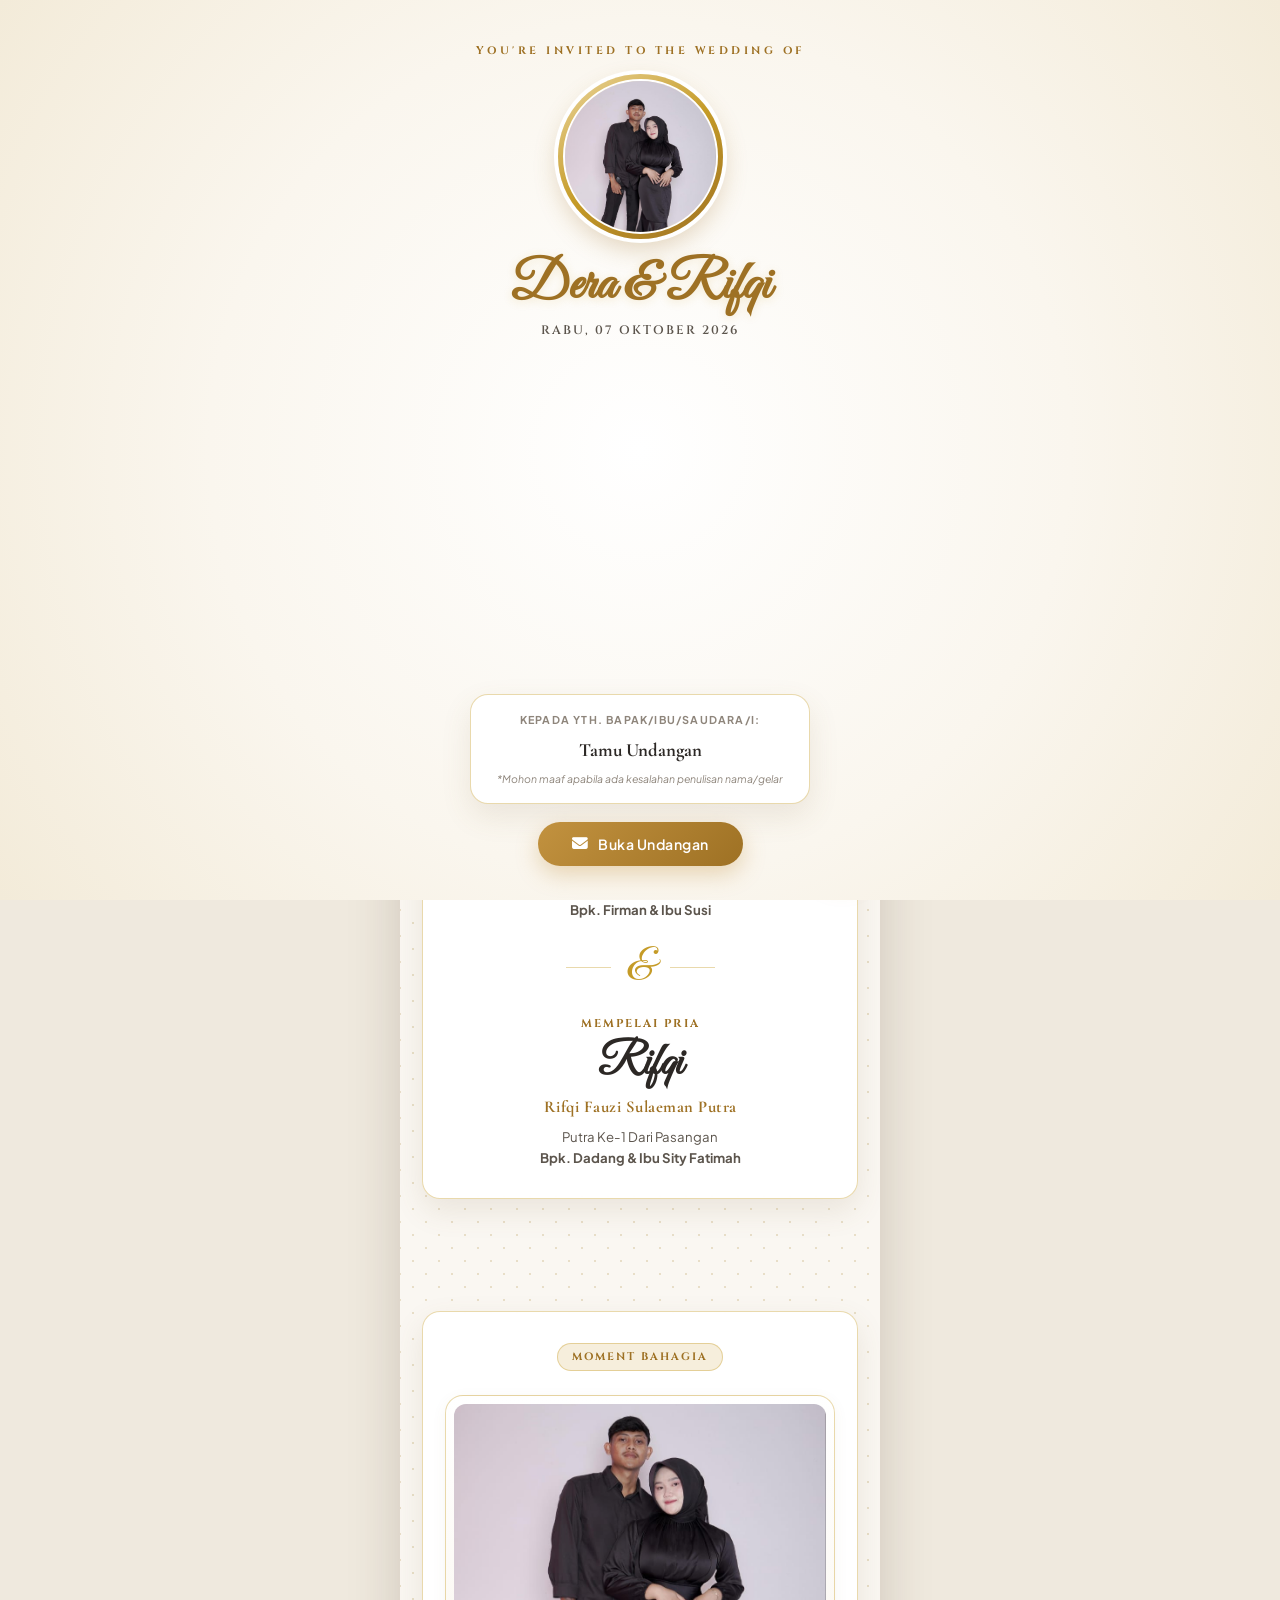
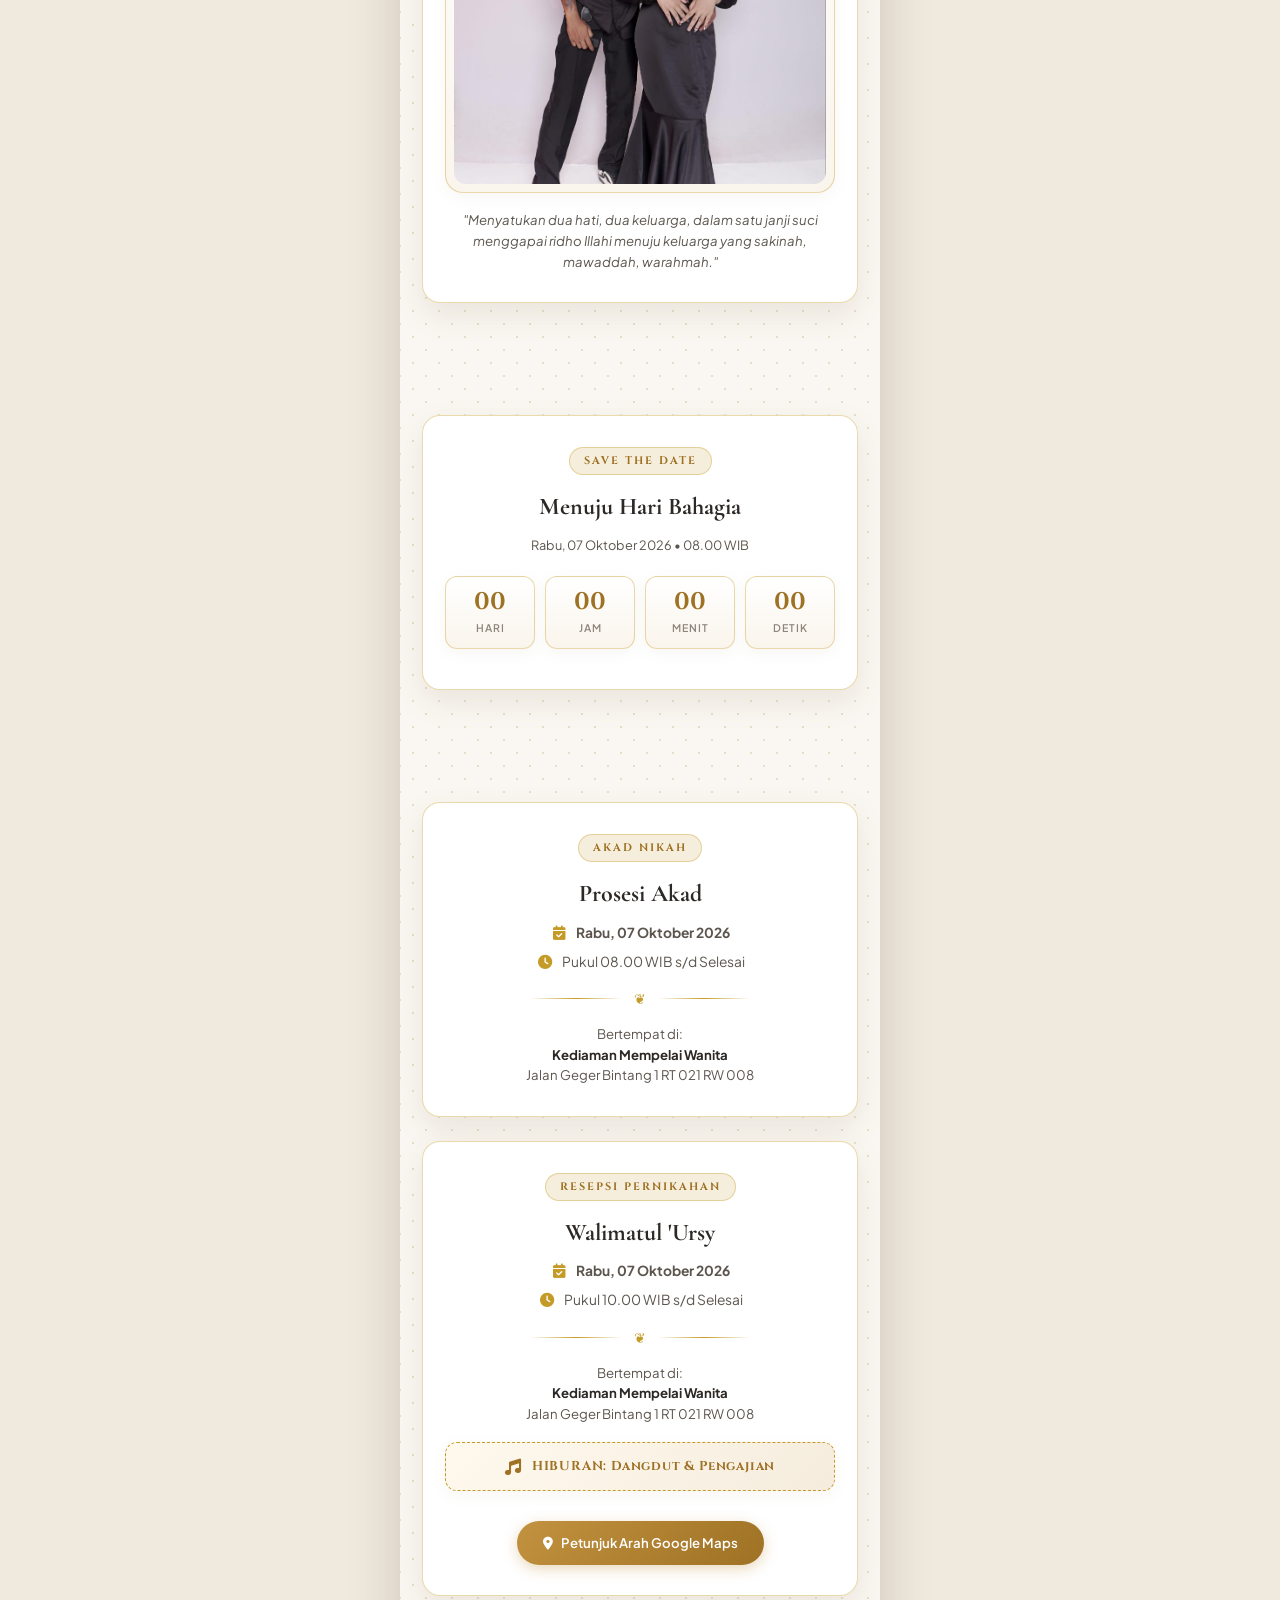
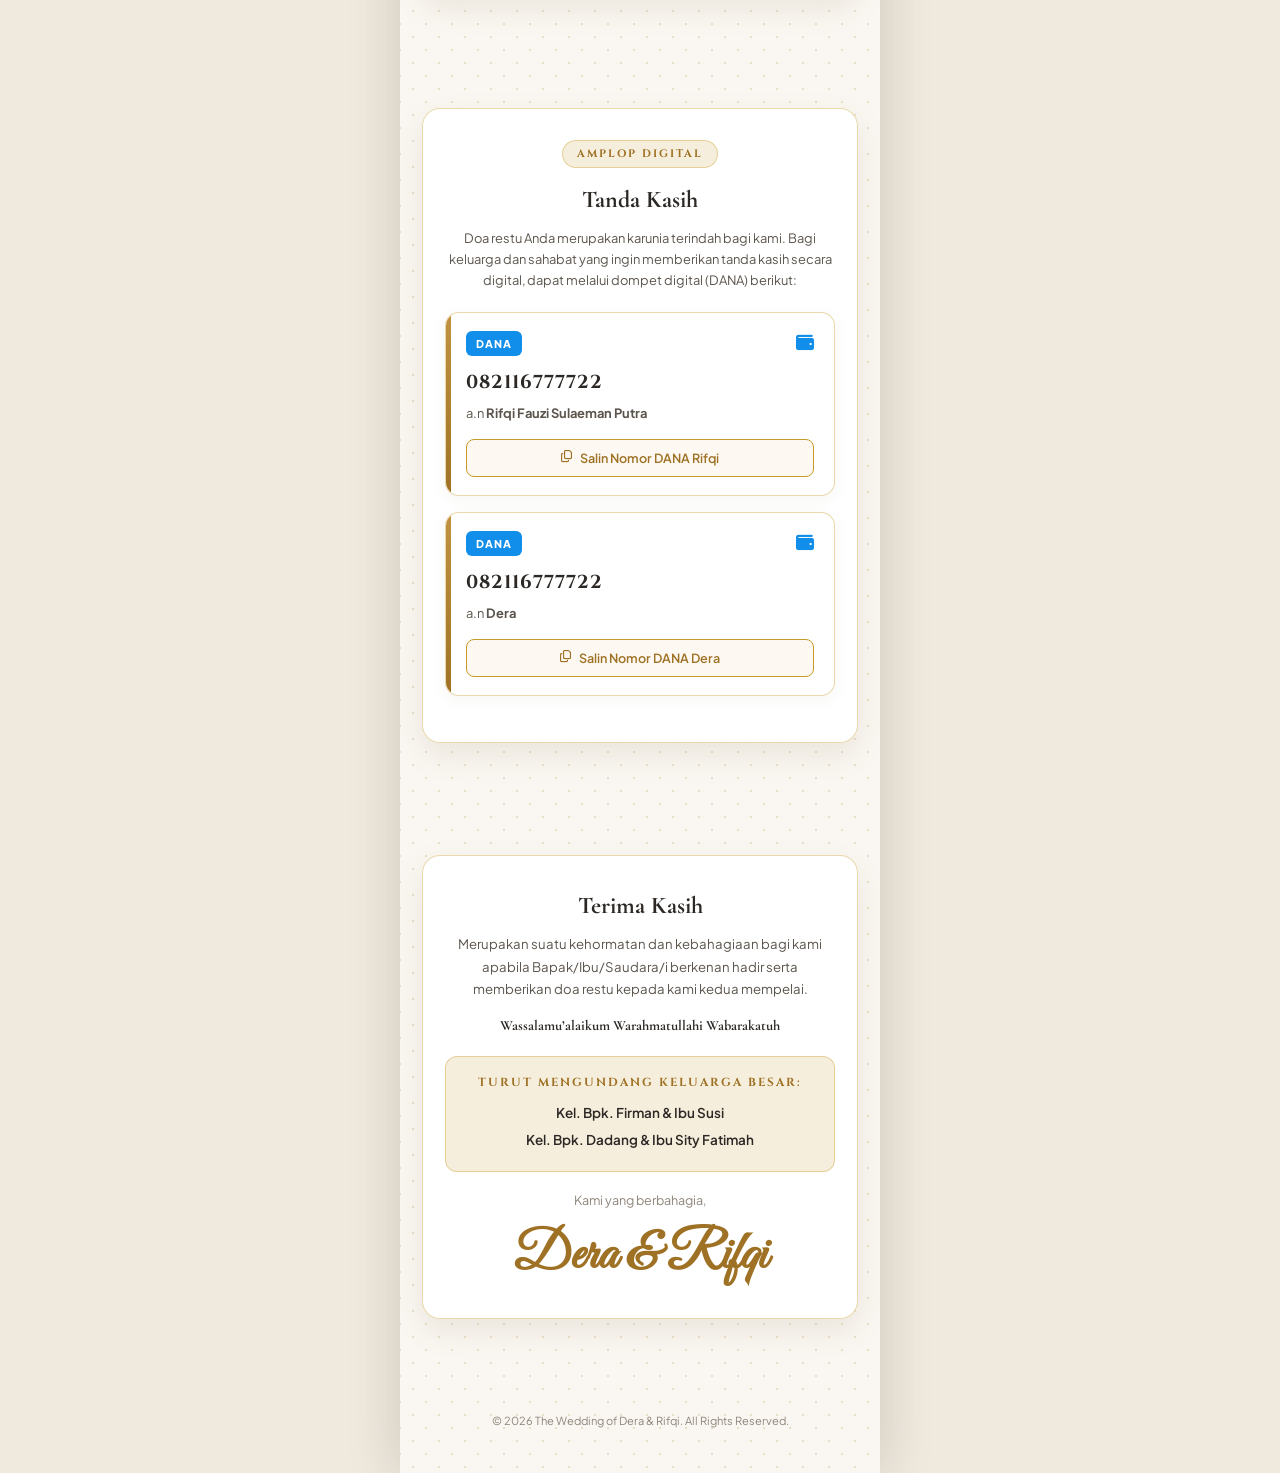
==== commit e5d19372: "fix: ensure image support for both foto-pengantin.jpeg and foto-pengantin.jpg" ====
--- a/index.html
+++ b/index.html
@@ -51,9 +51,9 @@
         <div class="cover-photo-circle-wrap">
           <div class="cover-photo-circle">
             <img 
-              src="assets/foto-pengantin.jpg" 
+              src="assets/foto-pengantin.jpeg" 
               alt="Mempelai Dera &amp; Rifqi" 
-              onerror="this.onerror=null; this.src='https://images.unsplash.com/photo-1519741497674-611481863552?auto=format&fit=crop&w=600&q=80';"
+              onerror="this.onerror=null; this.src='assets/foto-pengantin.jpg';"
             >
           </div>
         </div>
@@ -154,10 +154,10 @@
         <span class="section-tag">Moment Bahagia</span>
         <div class="special-photo-card">
           <img 
-            src="assets/foto-pengantin.jpg" 
+            src="assets/foto-pengantin.jpeg" 
             alt="Mempelai Dera &amp; Rifqi" 
             loading="lazy"
-            onerror="this.onerror=null; this.src='https://images.unsplash.com/photo-1519741497674-611481863552?auto=format&fit=crop&w=800&q=80';"
+            onerror="this.onerror=null; this.src='assets/foto-pengantin.jpg';"
           >
         </div>
         <p class="special-photo-caption">
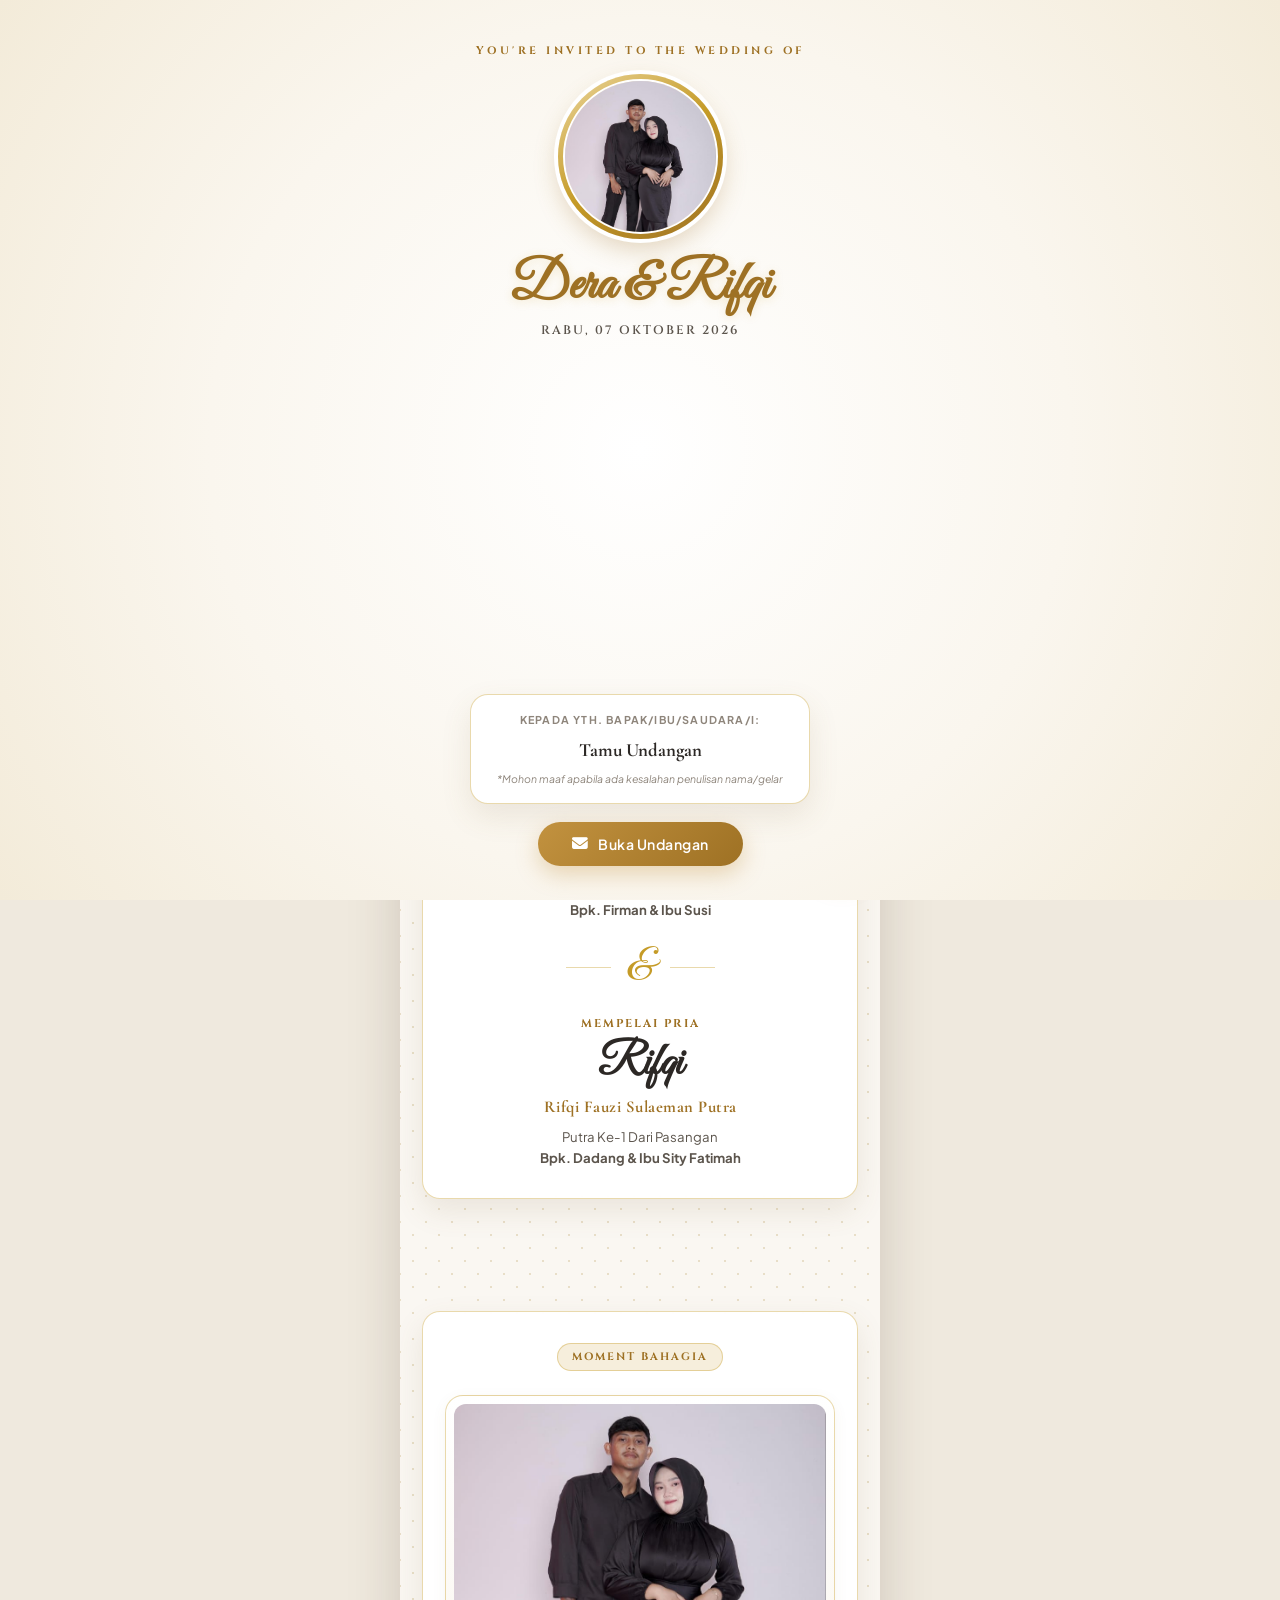
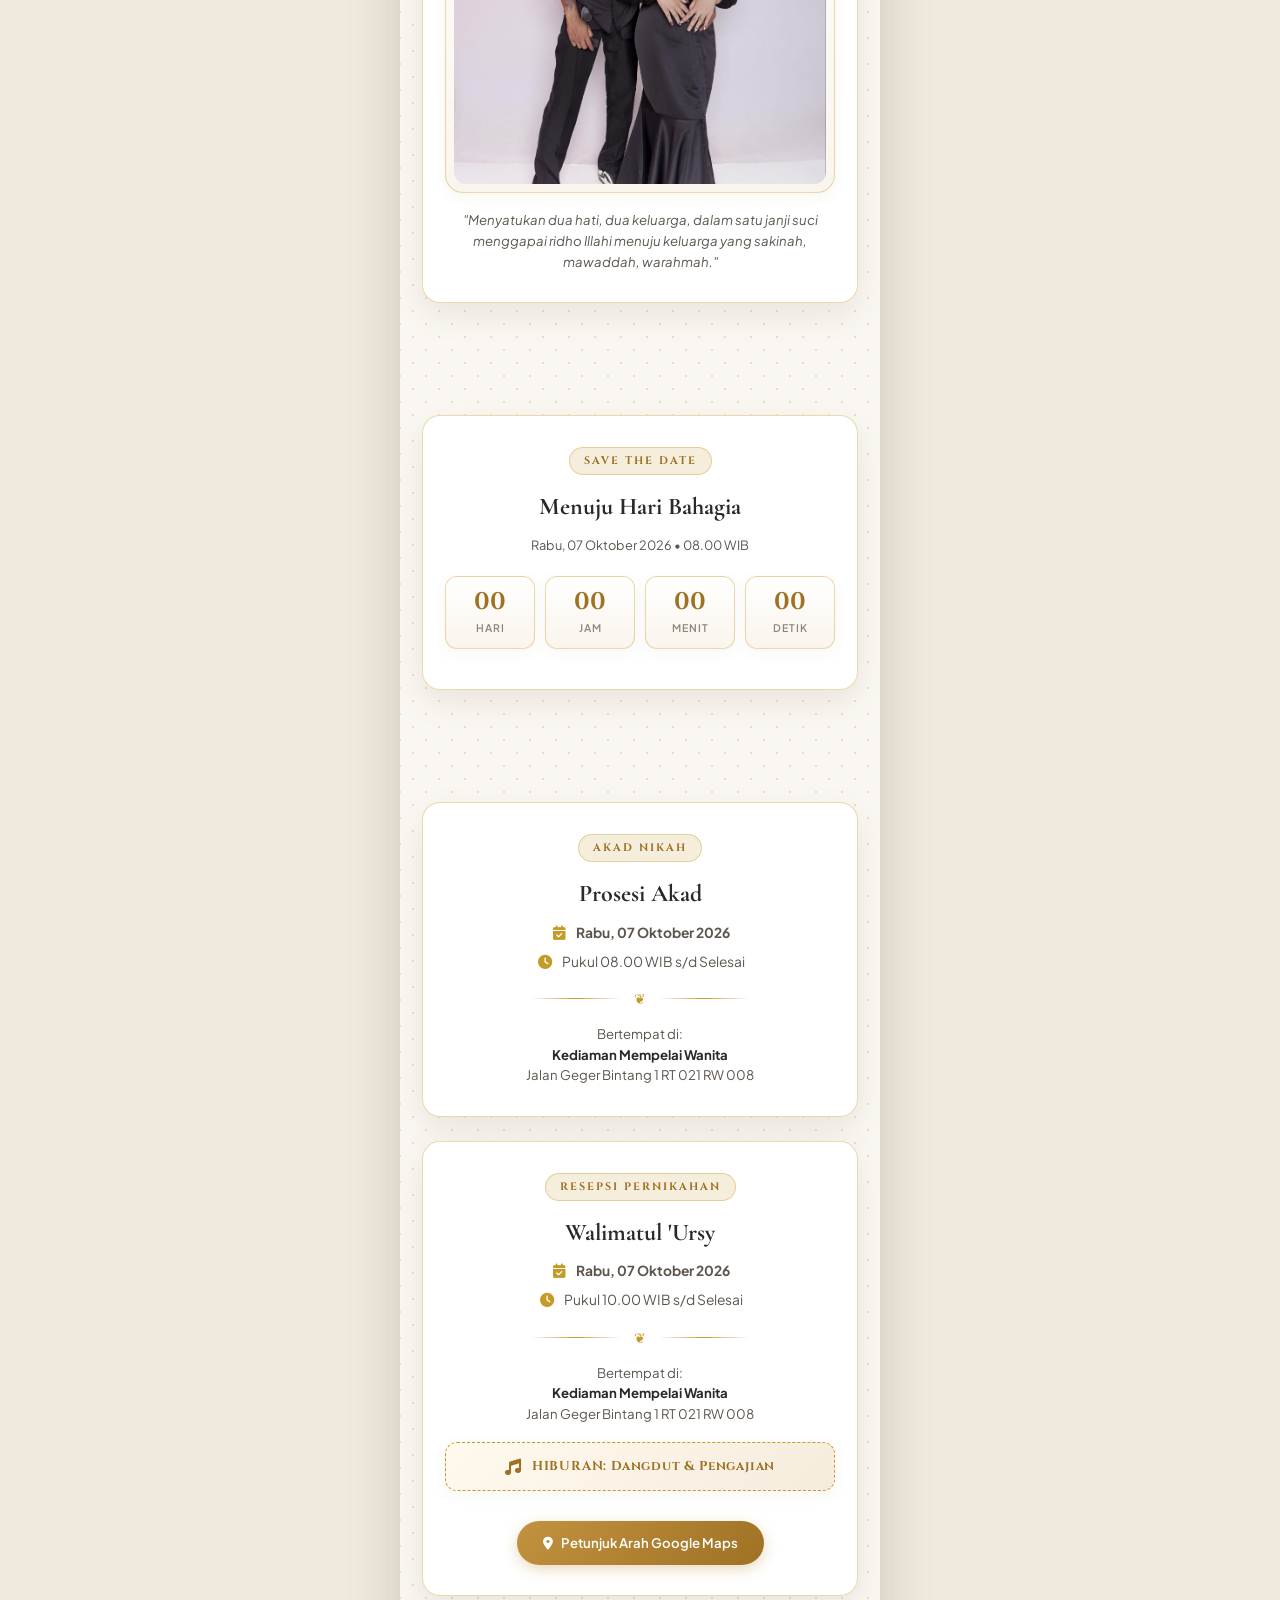
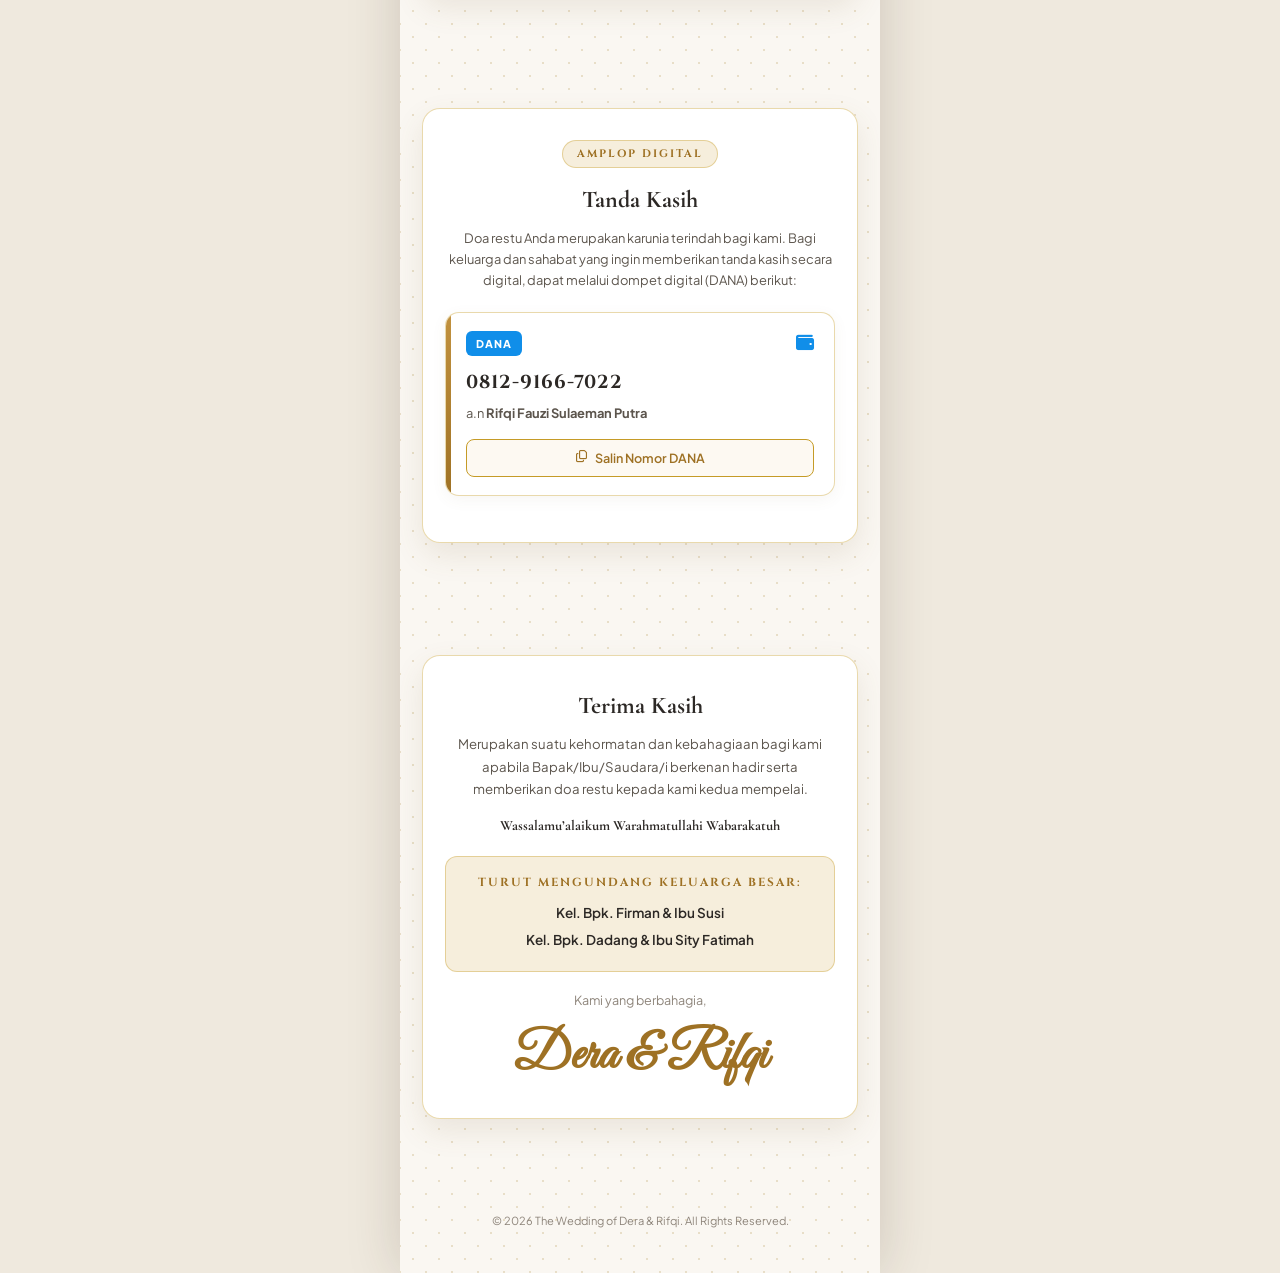
==== commit e740f1e4: "fix: update Google Maps link and set DANA account only for Rifqi (+62 812-9166-7022)" ====
--- a/index.html
+++ b/index.html
@@ -260,7 +260,7 @@
 
         <!-- Tombol Petunjuk Arah Google Maps -->
         <a 
-          href="https://www.google.com/maps/search/?api=1&query=Jalan+Geger+Bintang+1+RT+021+RW+008" 
+          href="https://maps.app.goo.gl/gPmv43MYuNXgv4Ce8" 
           target="_blank" 
           rel="noopener noreferrer" 
           class="btn-gmaps"
@@ -281,41 +281,22 @@
           Doa restu Anda merupakan karunia terindah bagi kami. Bagi keluarga dan sahabat yang ingin memberikan tanda kasih secara digital, dapat melalui dompet digital (DANA) berikut:
         </p>
 
-        <!-- Kartu 1: DANA a.n Rifqi Fauzi Sulaeman Putra -->
+        <!-- Kartu DANA: Rifqi Fauzi Sulaeman Putra -->
         <div class="dana-card">
           <div class="dana-card-top">
             <span class="dana-badge">DANA</span>
             <i class="fa-solid fa-wallet" style="color: #108EE9; font-size: 1.2rem;"></i>
           </div>
-          <div class="dana-number">082116777722</div>
+          <div class="dana-number">0812-9166-7022</div>
           <p class="dana-owner">a.n <strong>Rifqi Fauzi Sulaeman Putra</strong></p>
           <button 
             type="button" 
             class="btn-copy-dana" 
             id="btnCopyRifqi" 
-            onclick="copyDanaNumber('082116777722', 'btnCopyRifqi', 'Salin Nomor DANA Rifqi')"
+            onclick="copyDanaNumber('081291667022', 'btnCopyRifqi', 'Salin Nomor DANA')"
           >
             <i class="fa-regular fa-copy"></i>
-            <span>Salin Nomor DANA Rifqi</span>
-          </button>
-        </div>
-
-        <!-- Kartu 2: DANA a.n Dera -->
-        <div class="dana-card">
-          <div class="dana-card-top">
-            <span class="dana-badge">DANA</span>
-            <i class="fa-solid fa-wallet" style="color: #108EE9; font-size: 1.2rem;"></i>
-          </div>
-          <div class="dana-number">082116777722</div>
-          <p class="dana-owner">a.n <strong>Dera</strong></p>
-          <button 
-            type="button" 
-            class="btn-copy-dana" 
-            id="btnCopyDera" 
-            onclick="copyDanaNumber('082116777722', 'btnCopyDera', 'Salin Nomor DANA Dera')"
-          >
-            <i class="fa-regular fa-copy"></i>
-            <span>Salin Nomor DANA Dera</span>
+            <span>Salin Nomor DANA</span>
           </button>
         </div>
 
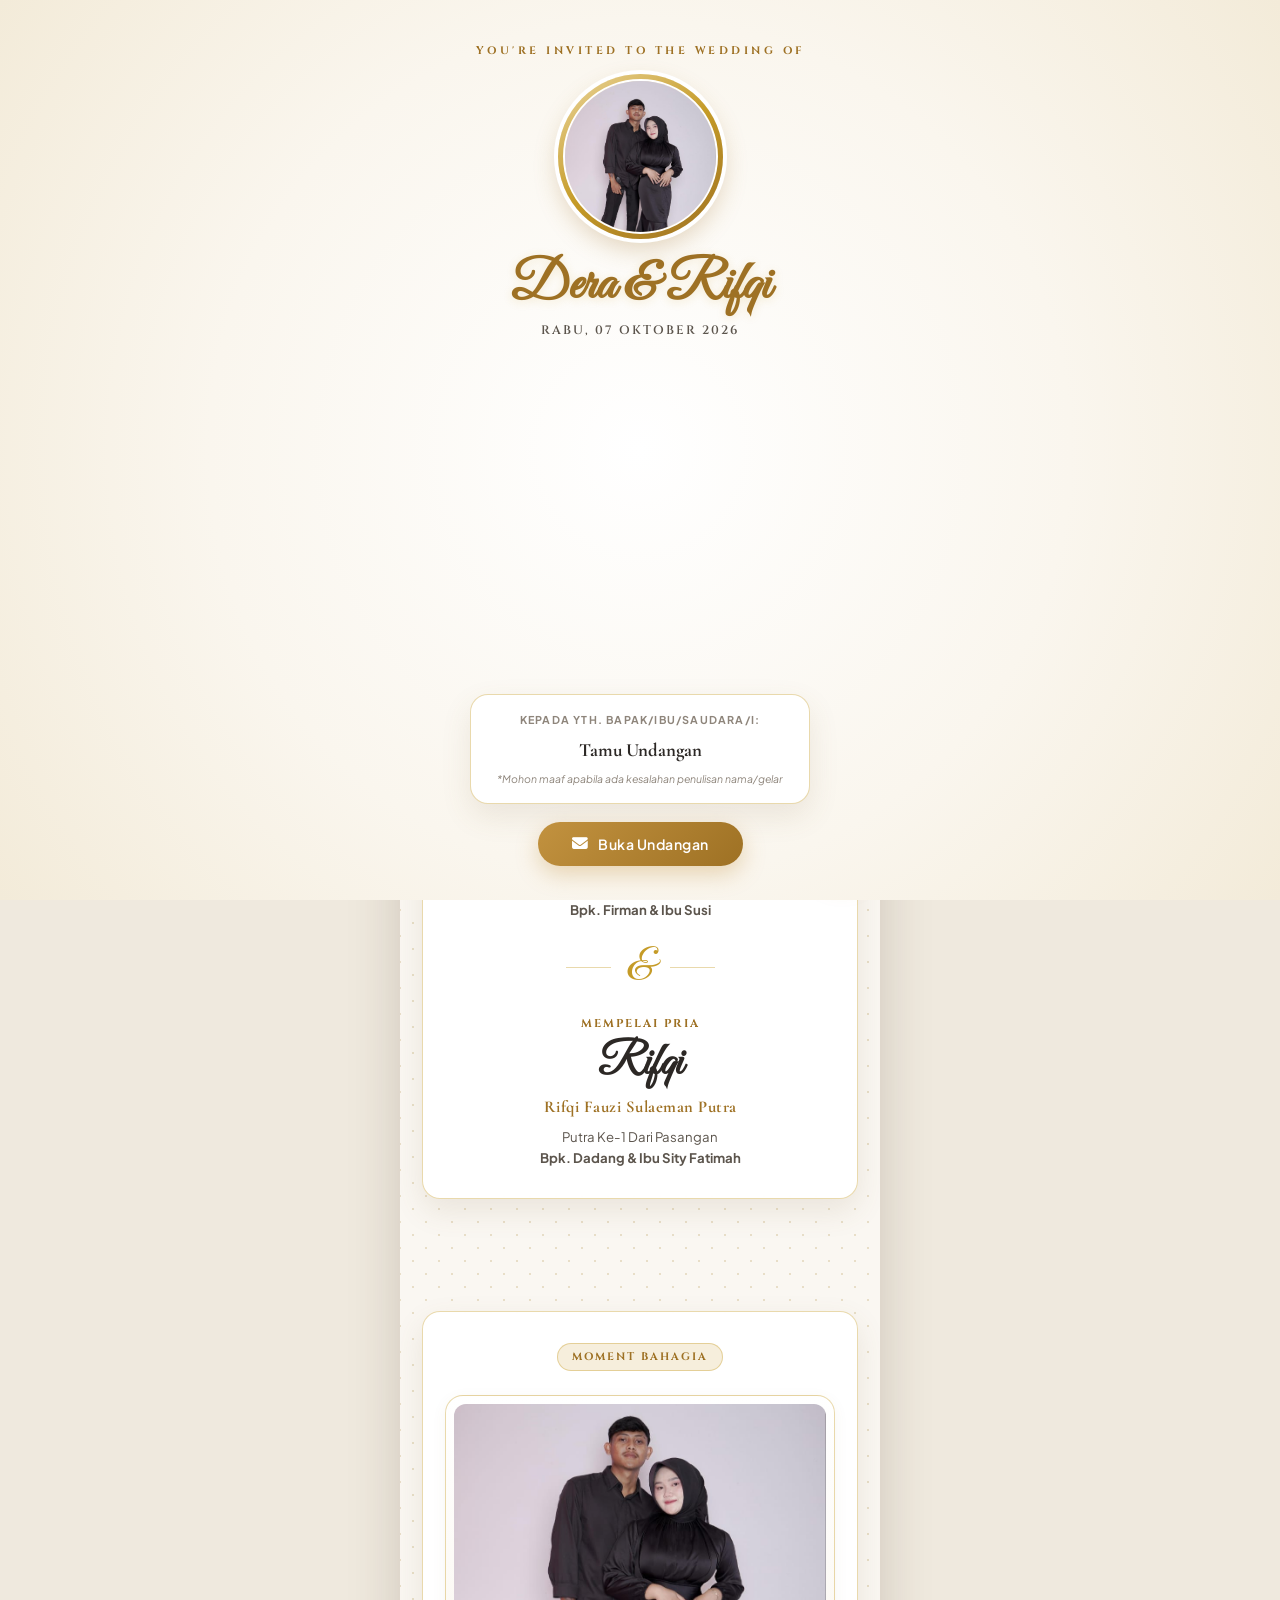
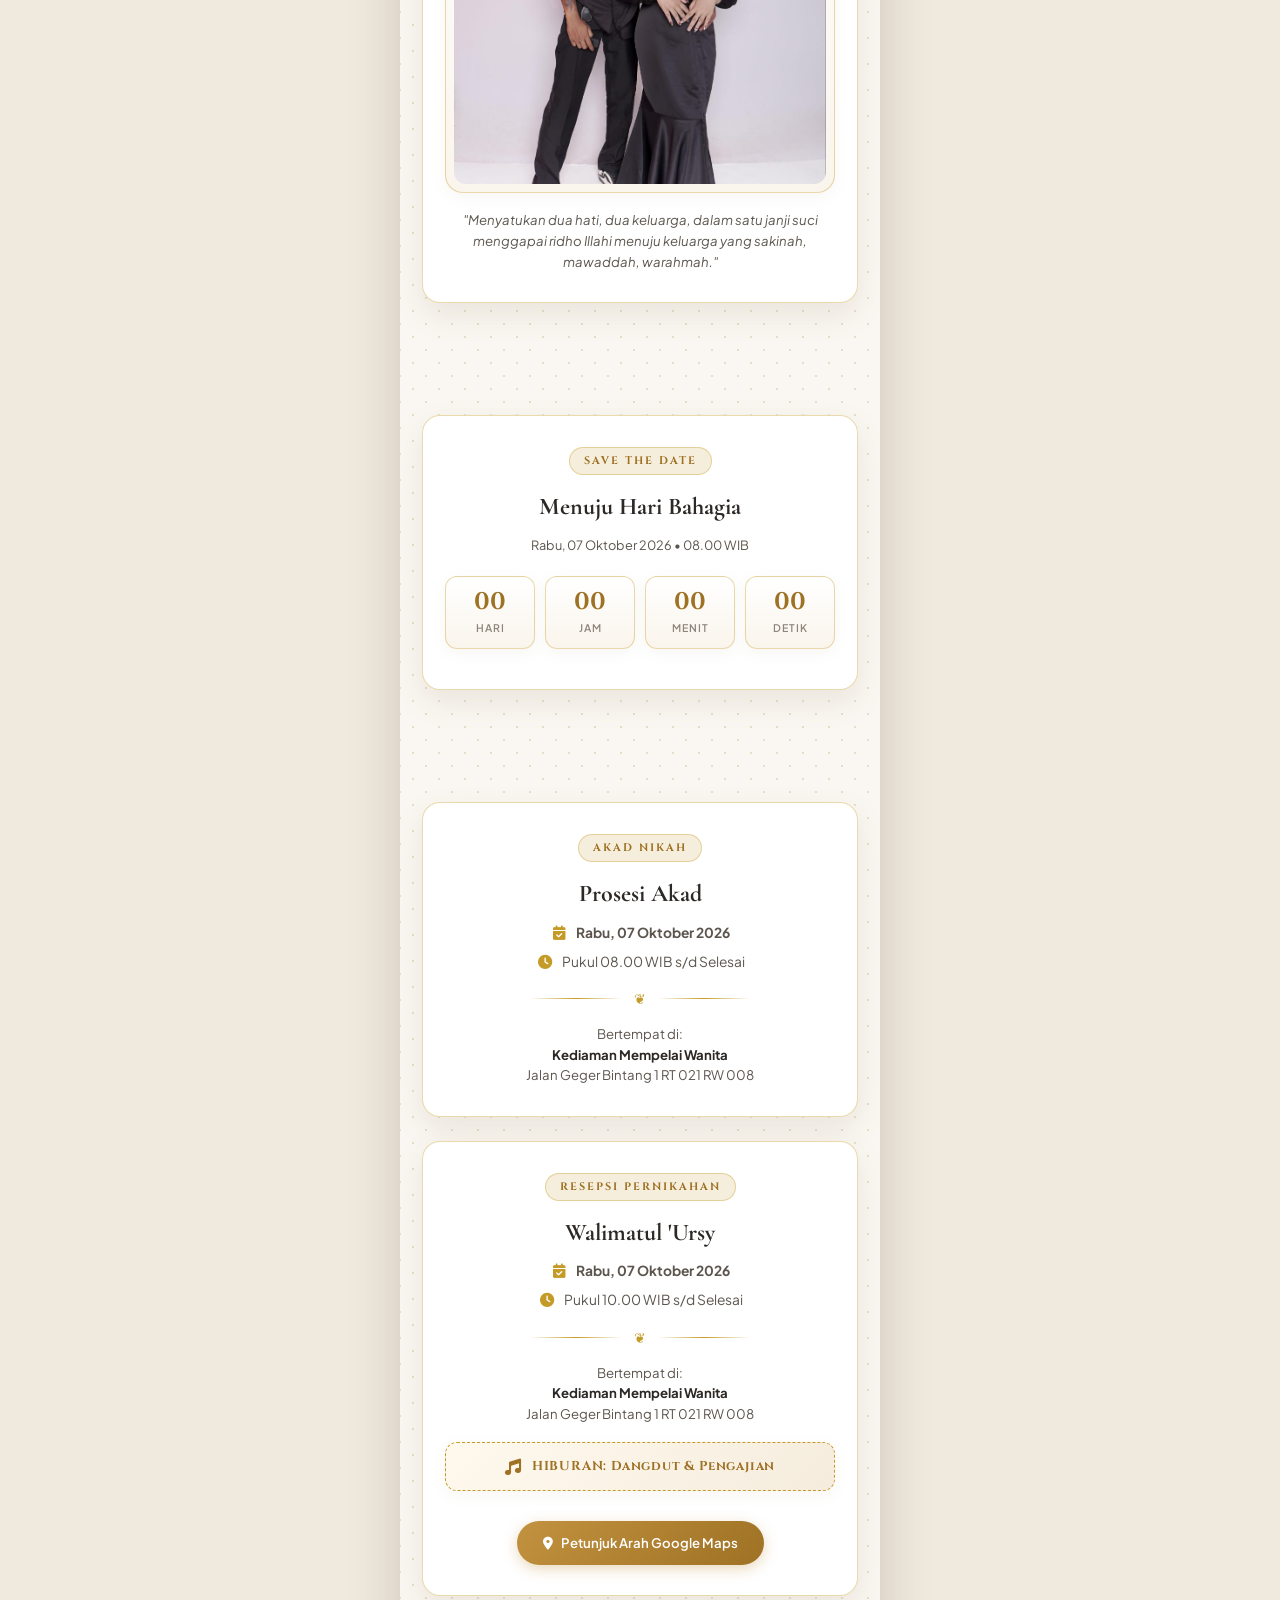
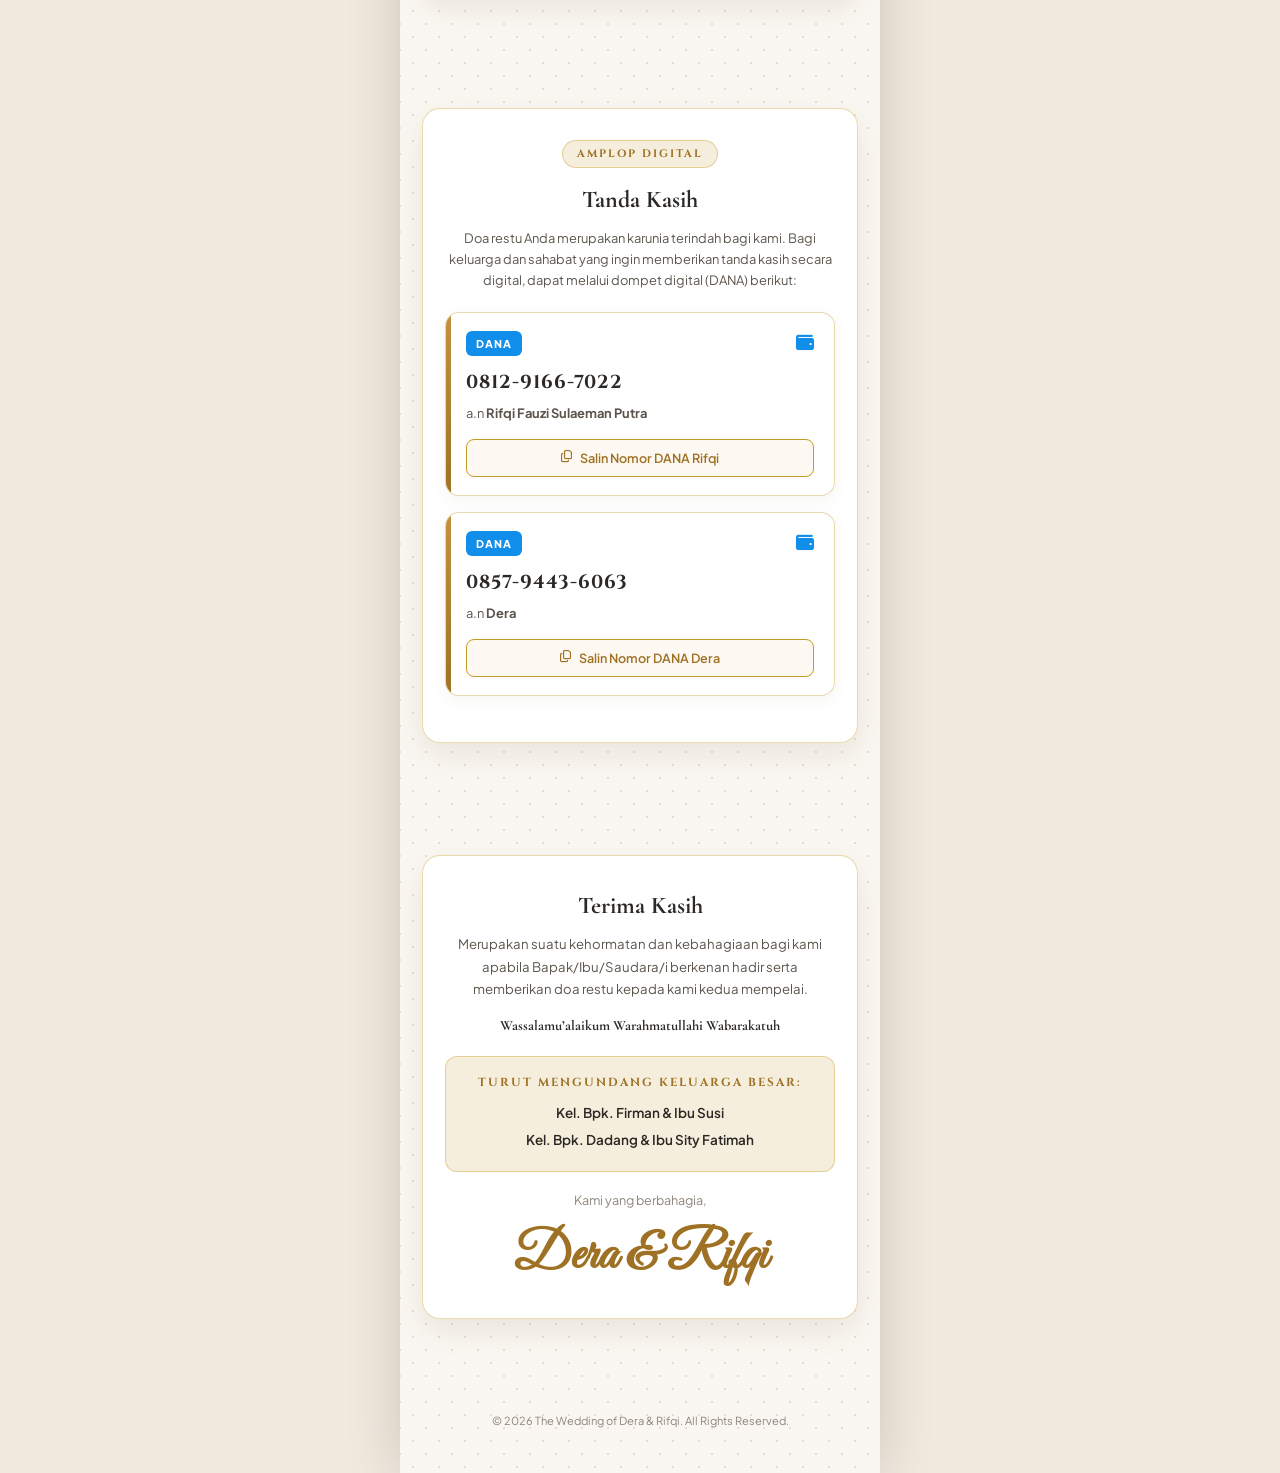
==== commit e229eec7: "fix: update Google Maps link and add Dera DANA account (0857-9443-6063)" ====
--- a/index.html
+++ b/index.html
@@ -260,7 +260,7 @@
 
         <!-- Tombol Petunjuk Arah Google Maps -->
         <a 
-          href="https://maps.app.goo.gl/gPmv43MYuNXgv4Ce8" 
+          href="https://maps.app.goo.gl/irq2x6VBuExFB4FT8" 
           target="_blank" 
           rel="noopener noreferrer" 
           class="btn-gmaps"
@@ -281,7 +281,7 @@
           Doa restu Anda merupakan karunia terindah bagi kami. Bagi keluarga dan sahabat yang ingin memberikan tanda kasih secara digital, dapat melalui dompet digital (DANA) berikut:
         </p>
 
-        <!-- Kartu DANA: Rifqi Fauzi Sulaeman Putra -->
+        <!-- Kartu 1: DANA a.n Rifqi Fauzi Sulaeman Putra -->
         <div class="dana-card">
           <div class="dana-card-top">
             <span class="dana-badge">DANA</span>
@@ -293,10 +293,29 @@
             type="button" 
             class="btn-copy-dana" 
             id="btnCopyRifqi" 
-            onclick="copyDanaNumber('081291667022', 'btnCopyRifqi', 'Salin Nomor DANA')"
+            onclick="copyDanaNumber('081291667022', 'btnCopyRifqi', 'Salin Nomor DANA Rifqi')"
           >
             <i class="fa-regular fa-copy"></i>
-            <span>Salin Nomor DANA</span>
+            <span>Salin Nomor DANA Rifqi</span>
+          </button>
+        </div>
+
+        <!-- Kartu 2: DANA a.n Dera -->
+        <div class="dana-card">
+          <div class="dana-card-top">
+            <span class="dana-badge">DANA</span>
+            <i class="fa-solid fa-wallet" style="color: #108EE9; font-size: 1.2rem;"></i>
+          </div>
+          <div class="dana-number">0857-9443-6063</div>
+          <p class="dana-owner">a.n <strong>Dera</strong></p>
+          <button 
+            type="button" 
+            class="btn-copy-dana" 
+            id="btnCopyDera" 
+            onclick="copyDanaNumber('085794436063', 'btnCopyDera', 'Salin Nomor DANA Dera')"
+          >
+            <i class="fa-regular fa-copy"></i>
+            <span>Salin Nomor DANA Dera</span>
           </button>
         </div>
 
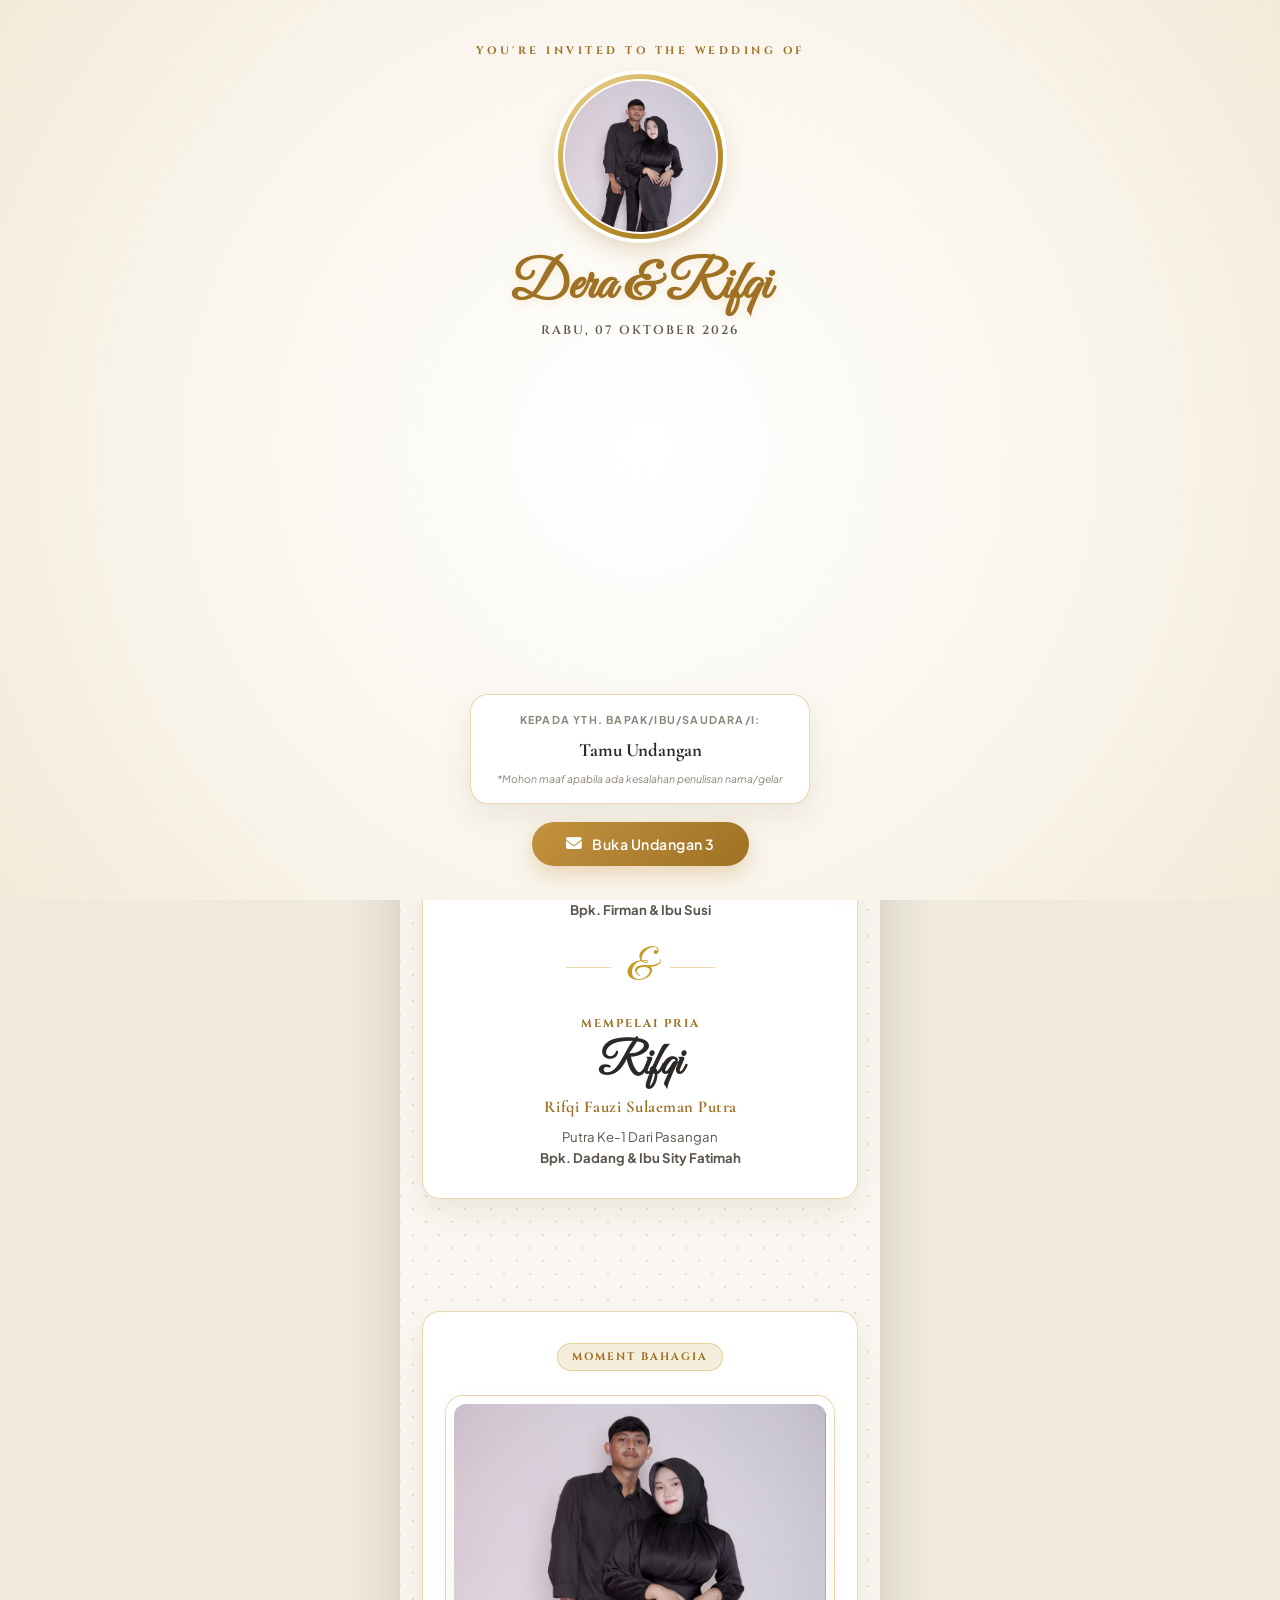
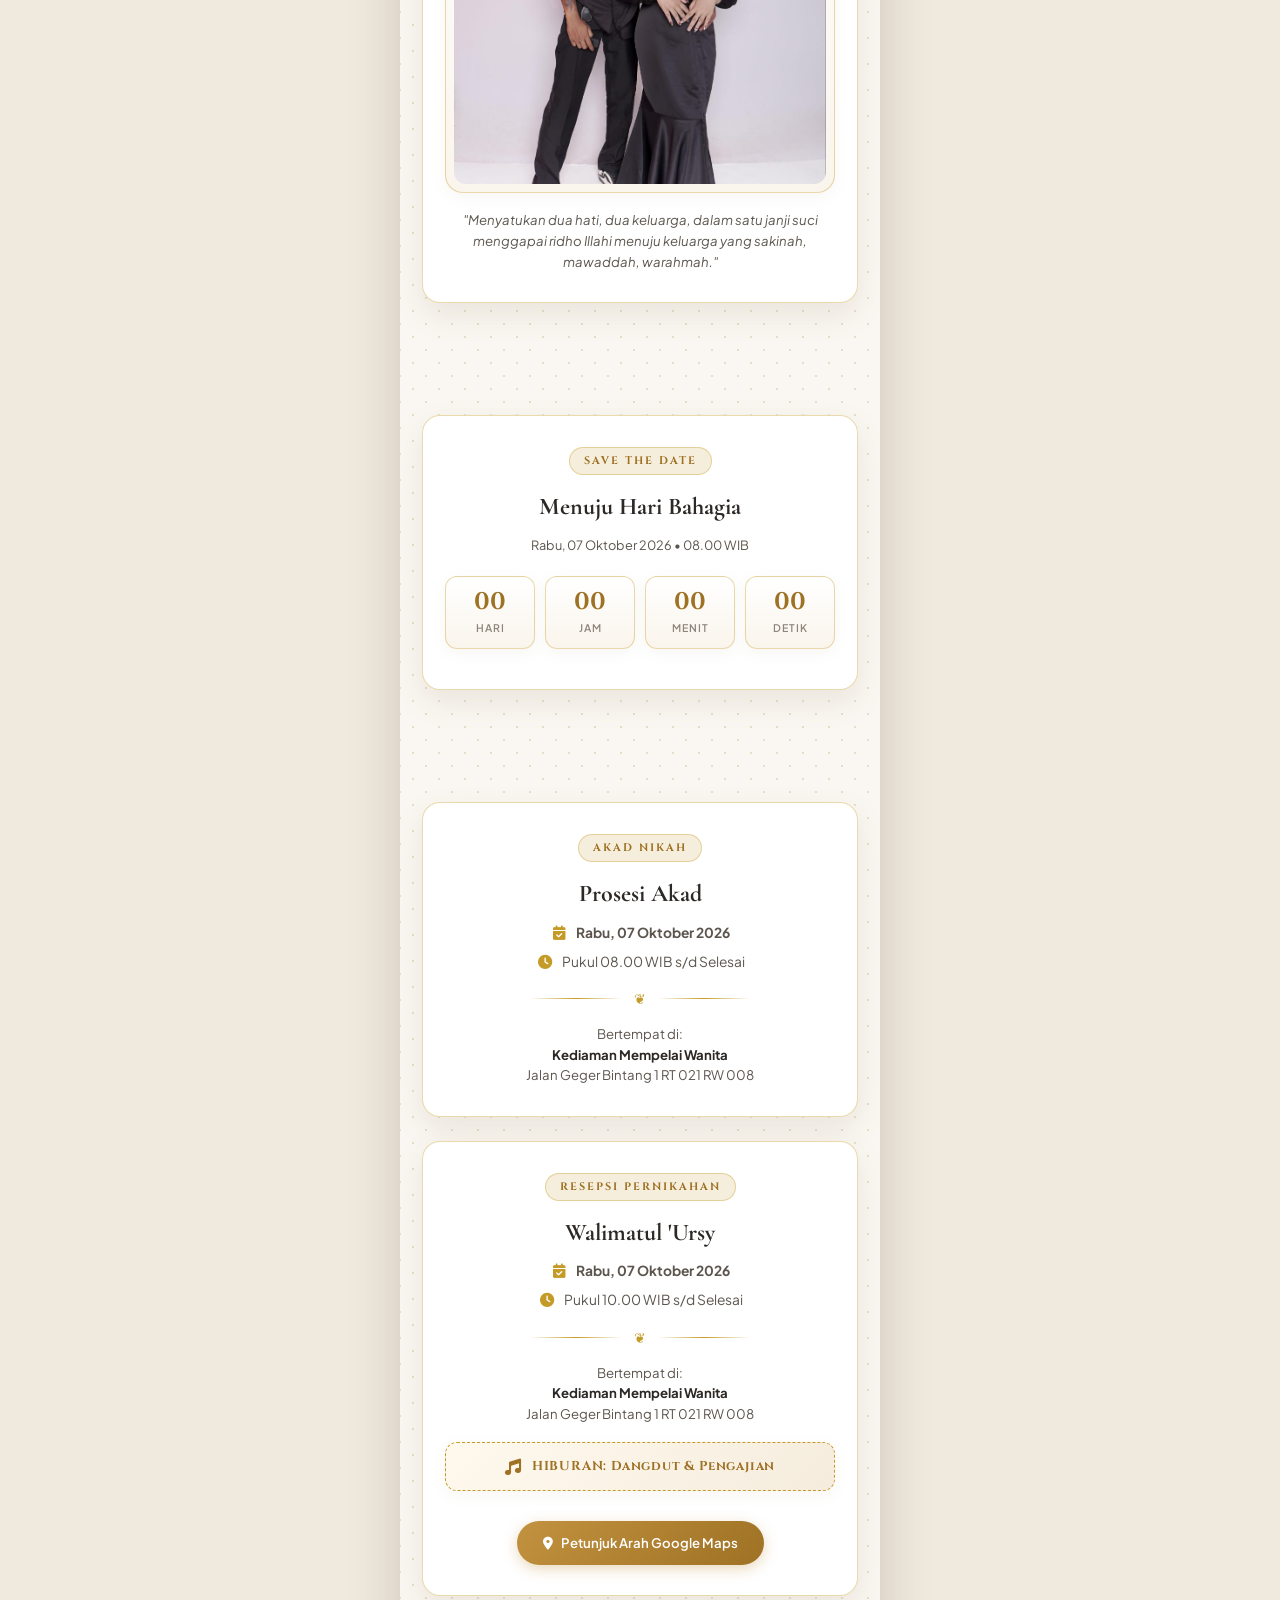
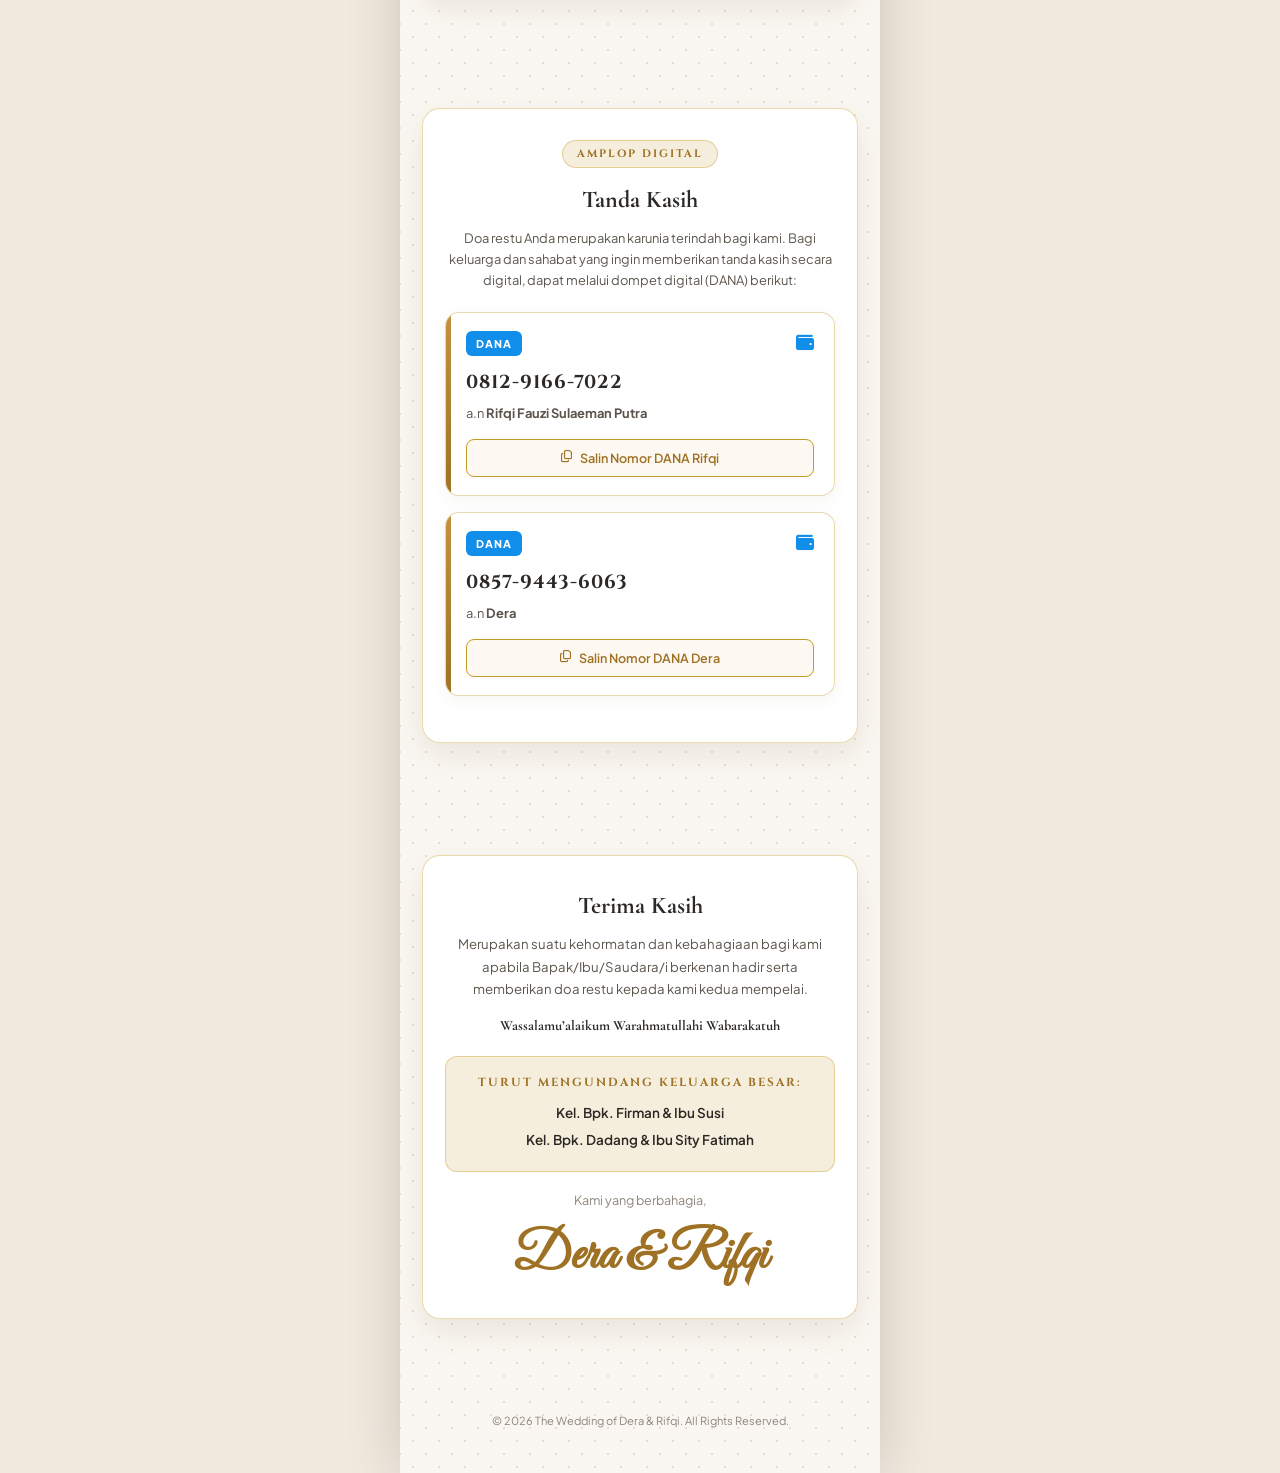
==== commit da228c24: "feat: add 5-second countdown on Buka Undangan button (5..4..3..2..1) before auto open" ====
--- a/index.html
+++ b/index.html
@@ -73,7 +73,7 @@
 
         <button type="button" id="btnOpenInvite" class="btn-open-invite">
           <i class="fa-solid fa-envelope"></i>
-          <span>Buka Undangan</span>
+          <span id="btnOpenText">Buka Undangan 5</span>
         </button>
       </div>
 
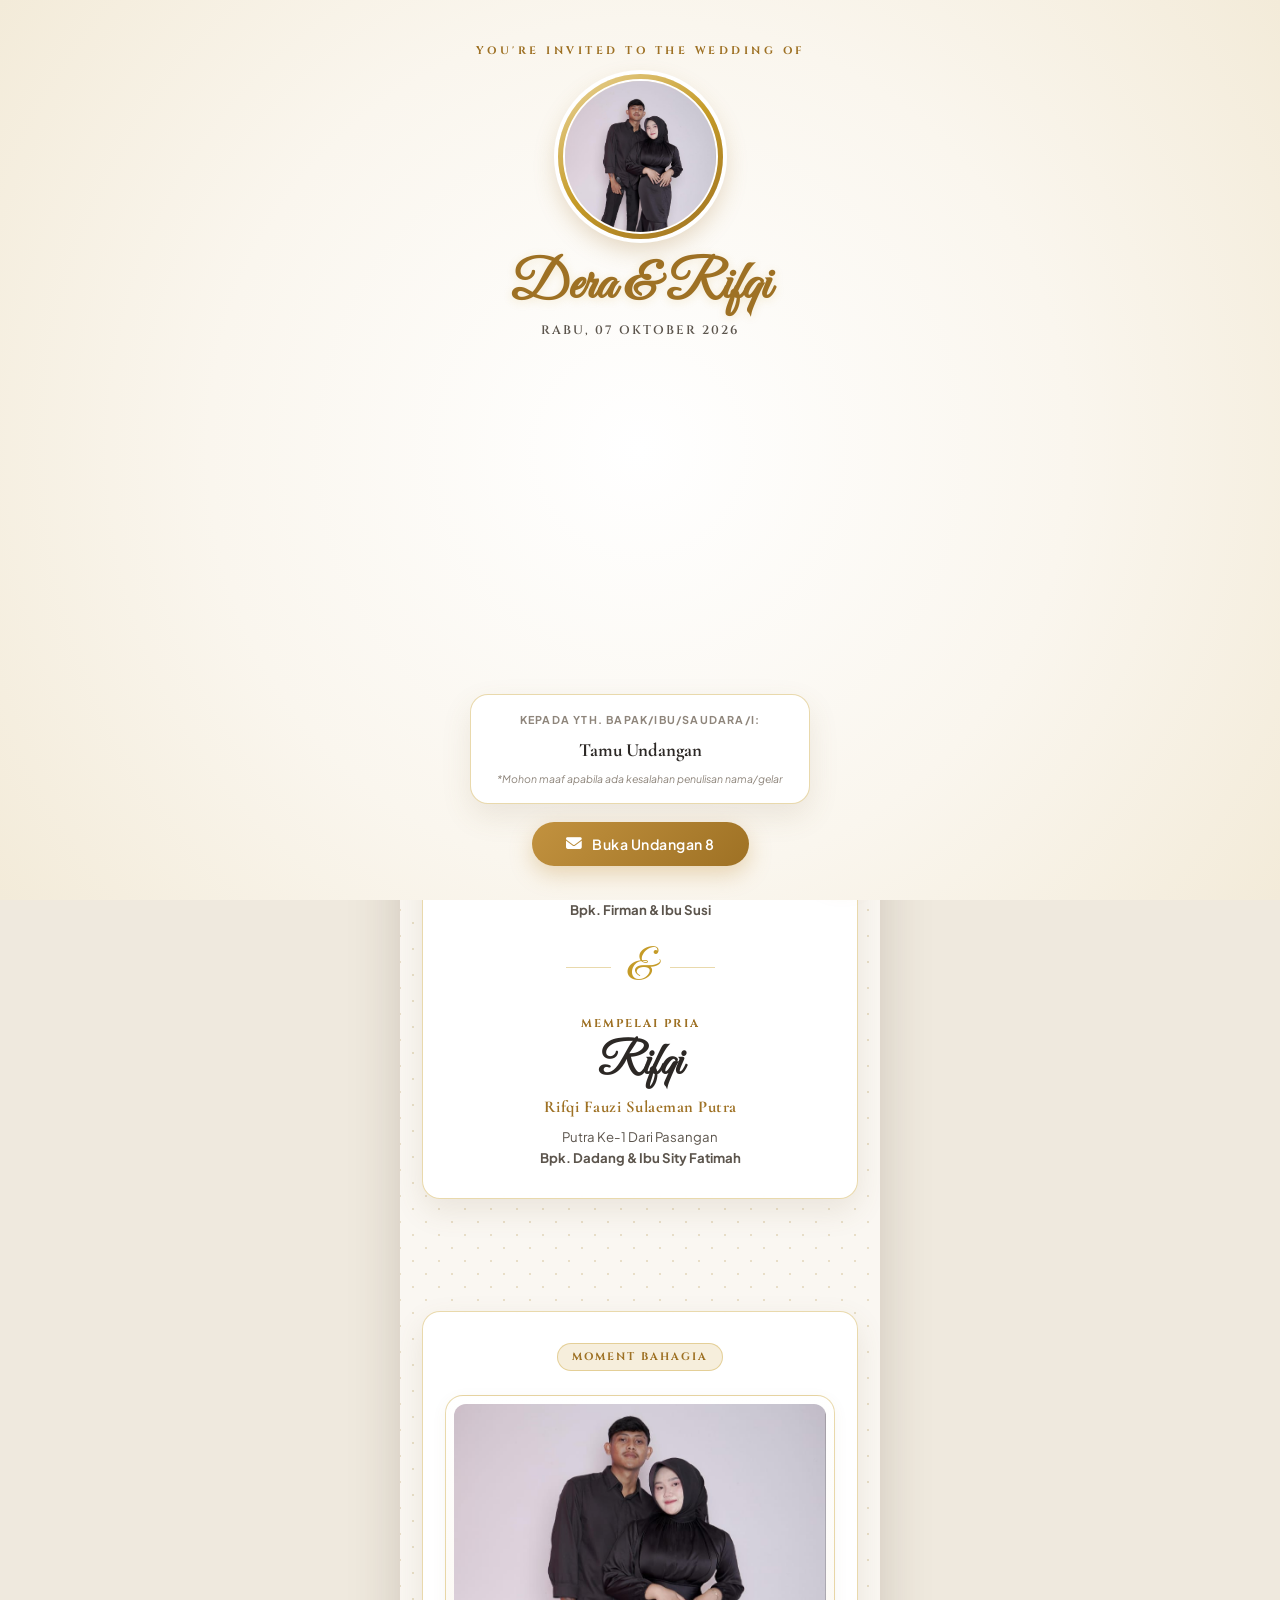
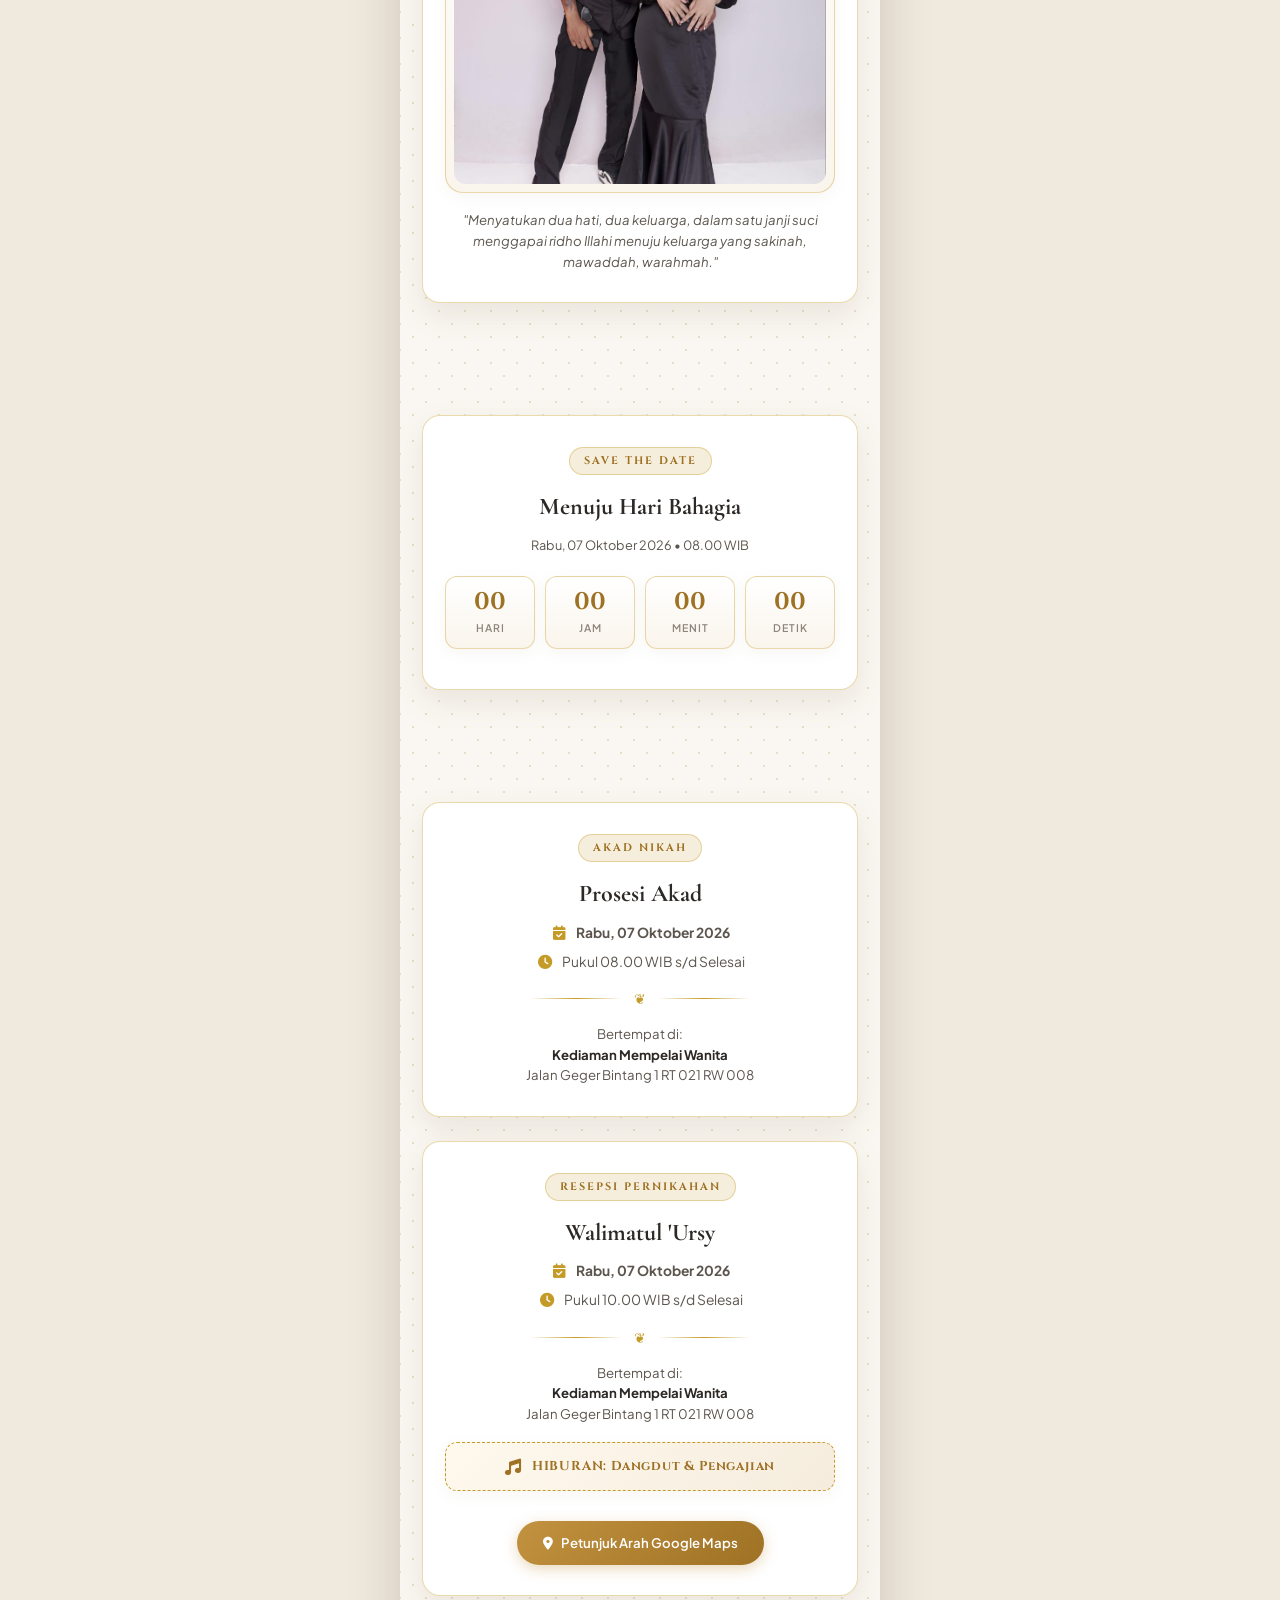
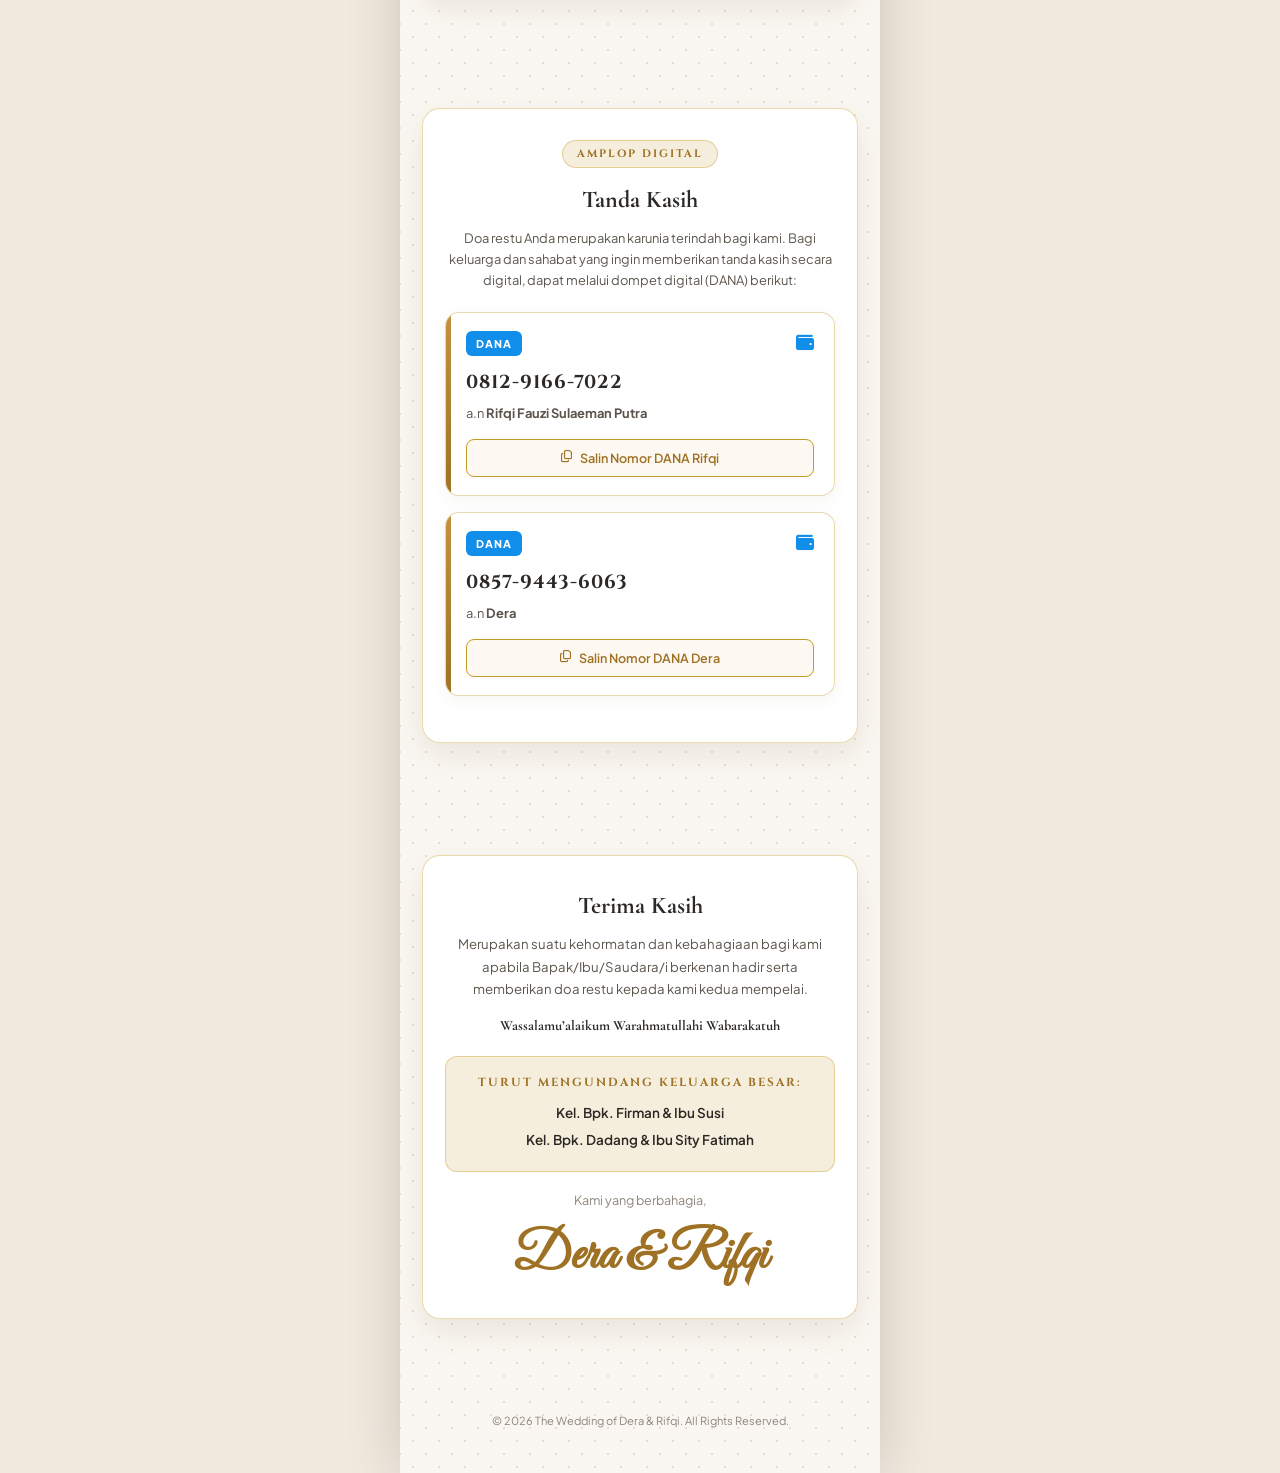
==== commit 840cd5a9: "feat: change countdown to 10 seconds and add musicHintPill for seamless audio auto-play" ====
--- a/index.html
+++ b/index.html
@@ -31,6 +31,10 @@
   <button type="button" id="floatingMusicBtn" class="floating-music-btn" aria-label="Toggle Musik" title="Putar / Jeda Musik">
     <i id="musicIcon" class="fa-solid fa-compact-disc"></i>
   </button>
+  <div id="musicHintPill" class="music-hint-pill" style="display: none;">
+    <i class="fa-solid fa-volume-high"></i>
+    <span>Sentuh layar untuk putar musik</span>
+  </div>
 
   <!-- =========================================================================
        1. COVER OVERLAY (MODAL AWAL / SCREENSHOT THEME)
@@ -73,7 +77,7 @@
 
         <button type="button" id="btnOpenInvite" class="btn-open-invite">
           <i class="fa-solid fa-envelope"></i>
-          <span id="btnOpenText">Buka Undangan 5</span>
+          <span id="btnOpenText">Buka Undangan 10</span>
         </button>
       </div>
 
--- a/style.css
+++ b/style.css
@@ -333,6 +333,39 @@
 @keyframes spin-disc {
   from { transform: rotate(0deg); }
   to { transform: rotate(360deg); }
+}
+
+.music-hint-pill {
+  position: fixed;
+  bottom: 80px;
+  right: calc(50% - 225px);
+  z-index: 9998;
+  background: rgba(44, 40, 37, 0.92);
+  color: #FFFFFF;
+  padding: 8px 16px;
+  border-radius: var(--radius-pill);
+  font-size: 0.78rem;
+  font-weight: 600;
+  display: flex;
+  align-items: center;
+  gap: 8px;
+  box-shadow: 0 4px 16px rgba(0, 0, 0, 0.25);
+  animation: pulse-hint 1.8s infinite;
+  pointer-events: auto;
+  cursor: pointer;
+  border: 1px solid var(--gold-border);
+}
+
+@media (max-width: 500px) {
+  .music-hint-pill {
+    right: 20px;
+    bottom: 76px;
+  }
+}
+
+@keyframes pulse-hint {
+  0%, 100% { transform: scale(1); opacity: 0.95; }
+  50% { transform: scale(1.04); opacity: 1; }
 }
 
 /* ==========================================================================
